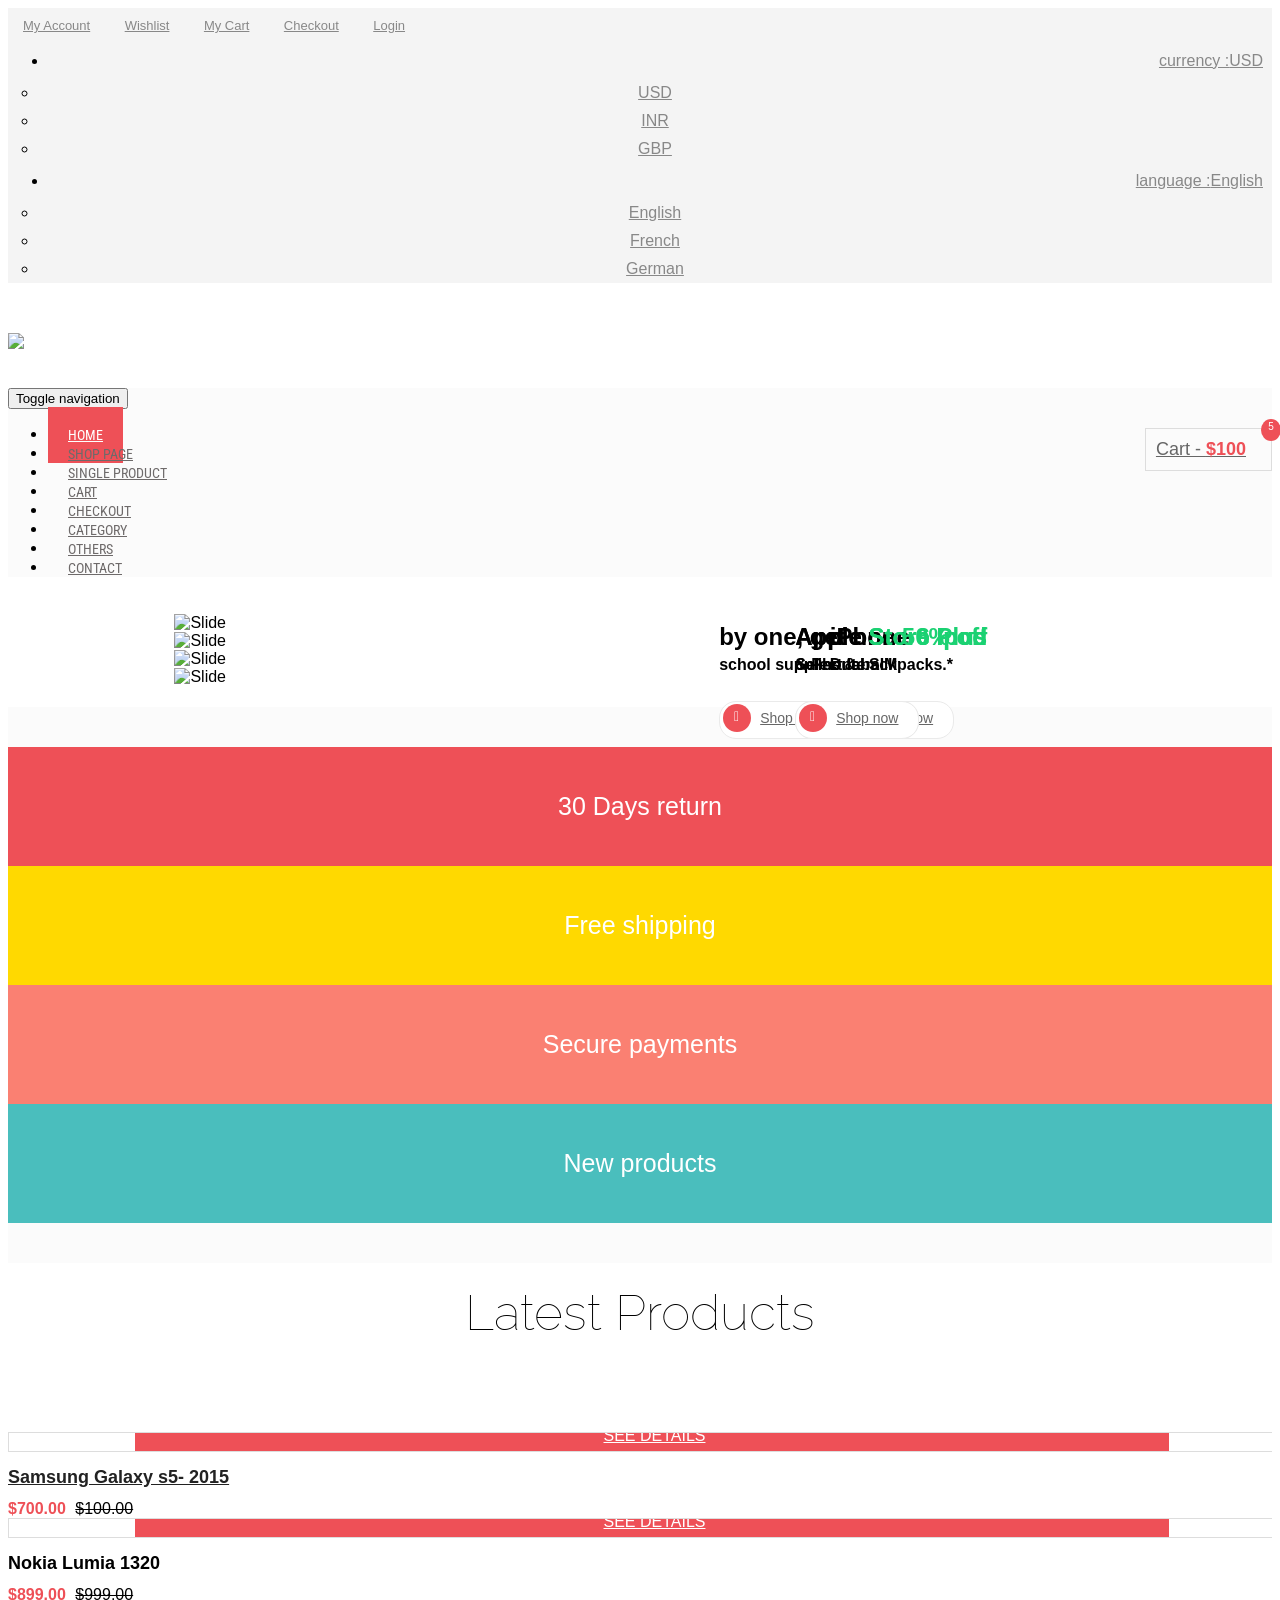
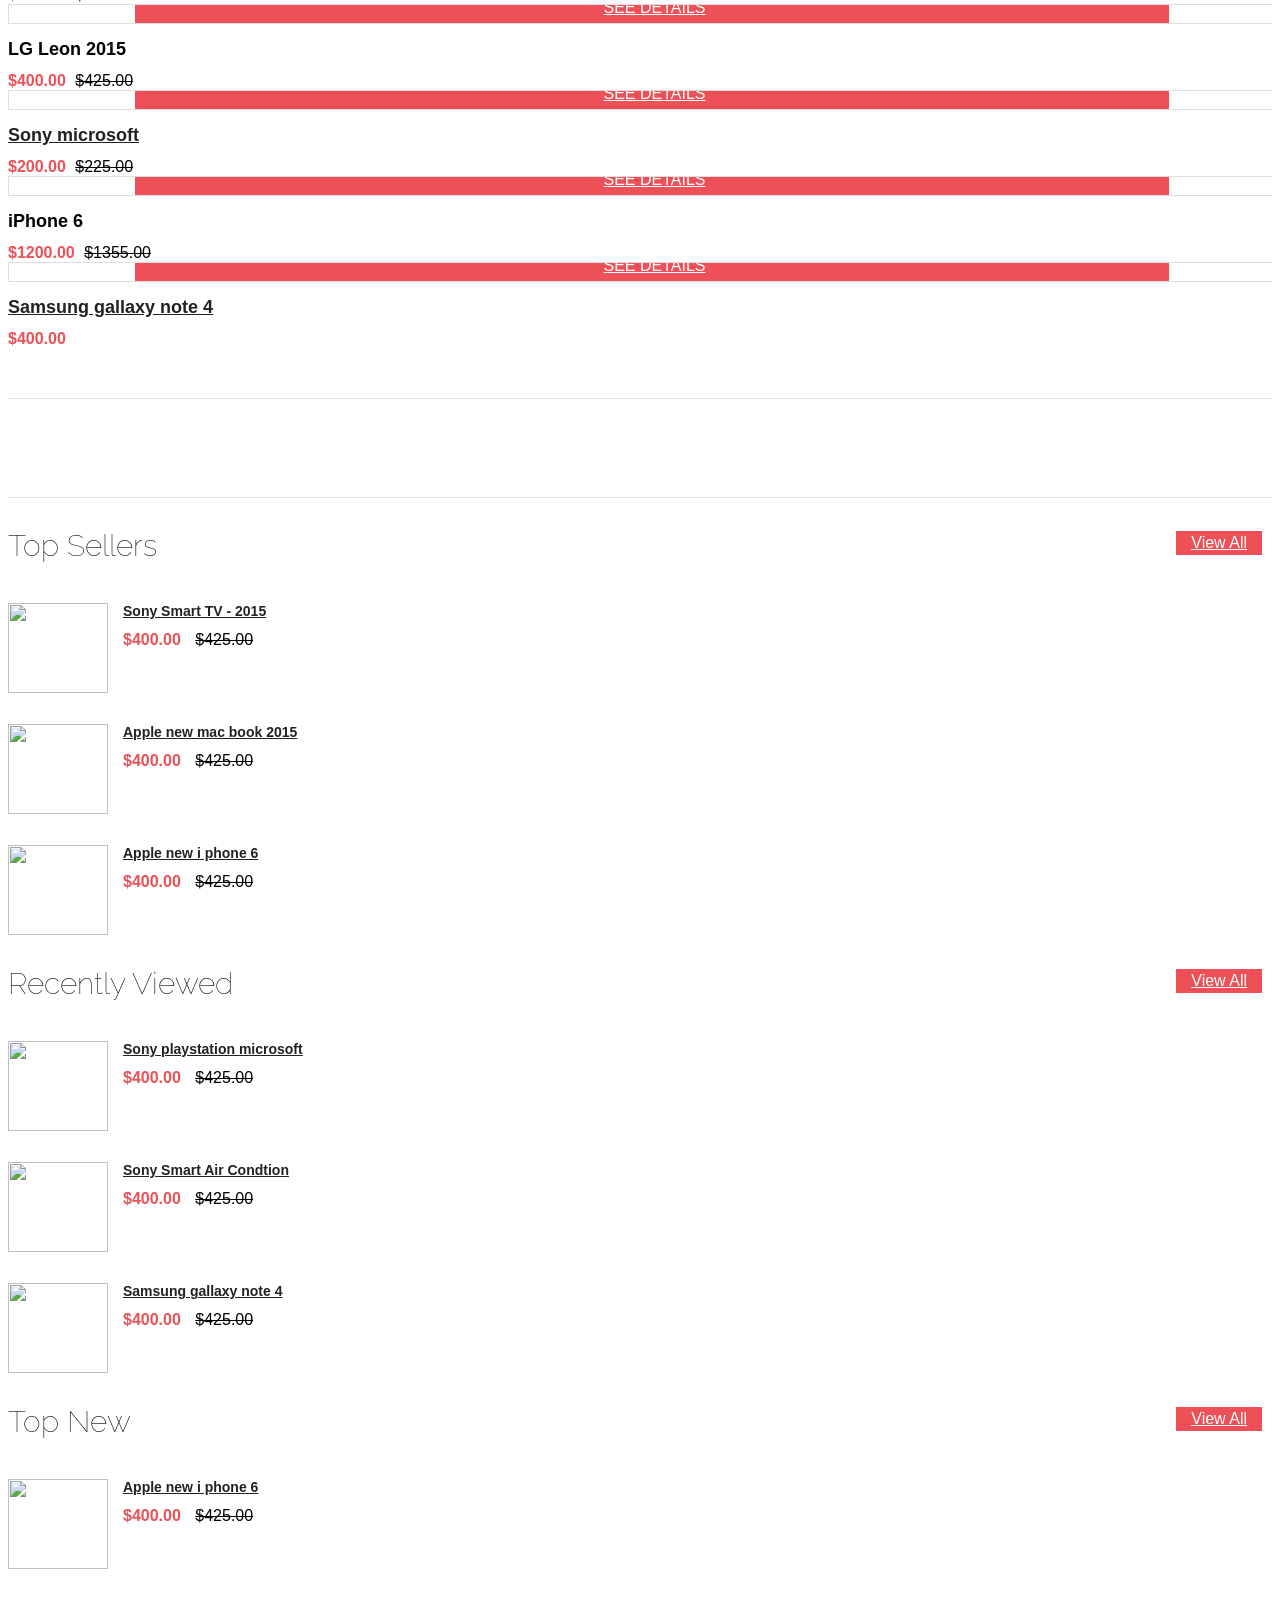
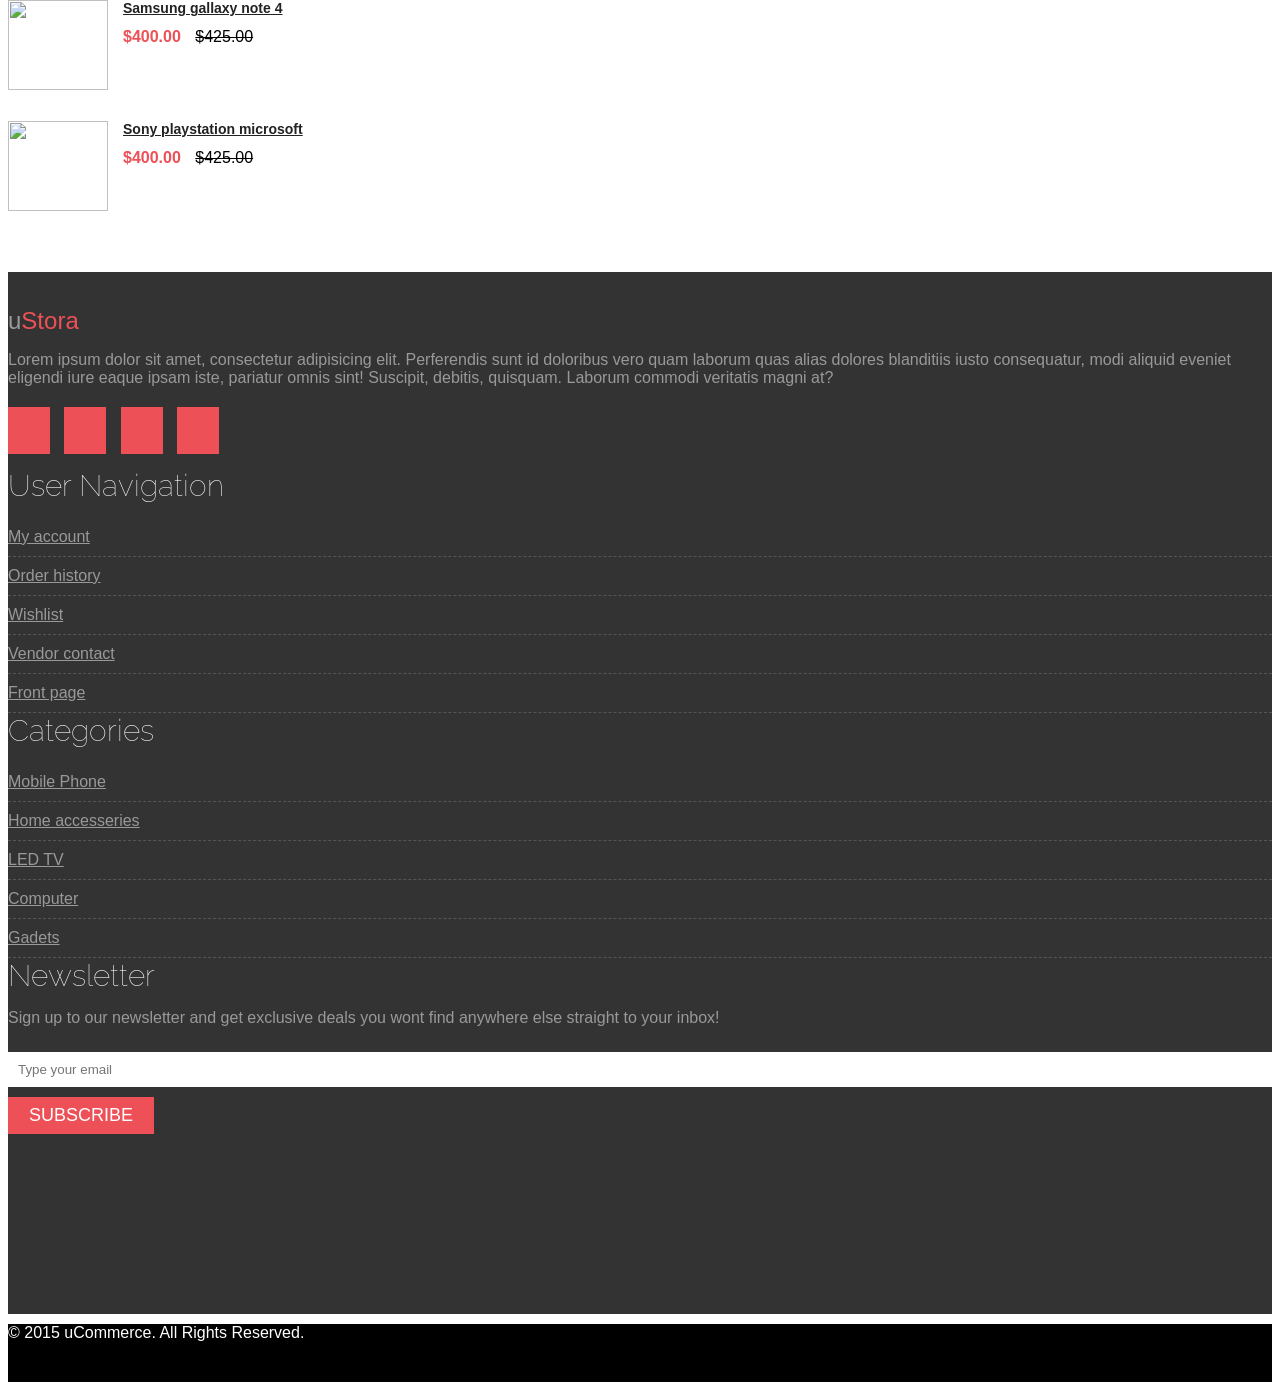
==== index.html @ 29b1d251 "Add files via upload" ====
<!DOCTYPE html>
<!--
	ustora by freshdesignweb.com
	Twitter: https://twitter.com/freshdesignweb
	URL: https://www.freshdesignweb.com/ustora/
-->
<html lang="en">
  <head>
    <meta charset="utf-8">
    <meta http-equiv="X-UA-Compatible" content="IE=edge">
    <meta name="viewport" content="width=device-width, initial-scale=1">
    <title>Ustora Demo</title>
    
    <!-- Google Fonts -->
    <link href='http://fonts.googleapis.com/css?family=Titillium+Web:400,200,300,700,600' rel='stylesheet' type='text/css'>
    <link href='http://fonts.googleapis.com/css?family=Roboto+Condensed:400,700,300' rel='stylesheet' type='text/css'>
    <link href='http://fonts.googleapis.com/css?family=Raleway:400,100' rel='stylesheet' type='text/css'>
    
    <!-- Bootstrap -->
    <link rel="stylesheet" href="css/bootstrap.min.css">
    
    <!-- Font Awesome -->
    <link rel="stylesheet" href="css/font-awesome.min.css">
    
    <!-- Custom CSS -->
    <link rel="stylesheet" href="css/owl.carousel.css">
    <link rel="stylesheet" href="style.css">
    <link rel="stylesheet" href="css/responsive.css">

    <!-- HTML5 shim and Respond.js for IE8 support of HTML5 elements and media queries -->
    <!-- WARNING: Respond.js doesn't work if you view the page via file:// -->
    <!--[if lt IE 9]>
      <script src="https://oss.maxcdn.com/html5shiv/3.7.2/html5shiv.min.js"></script>
      <script src="https://oss.maxcdn.com/respond/1.4.2/respond.min.js"></script>
    <![endif]-->
  </head>
  <body>
   
    <div class="header-area">
        <div class="container">
            <div class="row">
                <div class="col-md-8">
                    <div class="user-menu">
                        <ul>
                            <li><a href="#"><i class="fa fa-user"></i> My Account</a></li>
                            <li><a href="#"><i class="fa fa-heart"></i> Wishlist</a></li>
                            <li><a href="cart.html"><i class="fa fa-user"></i> My Cart</a></li>
                            <li><a href="checkout.html"><i class="fa fa-user"></i> Checkout</a></li>
                            <li><a href="#"><i class="fa fa-user"></i> Login</a></li>
                        </ul>
                    </div>
                </div>
                
                <div class="col-md-4">
                    <div class="header-right">
                        <ul class="list-unstyled list-inline">
                            <li class="dropdown dropdown-small">
                                <a data-toggle="dropdown" data-hover="dropdown" class="dropdown-toggle" href="#"><span class="key">currency :</span><span class="value">USD </span><b class="caret"></b></a>
                                <ul class="dropdown-menu">
                                    <li><a href="#">USD</a></li>
                                    <li><a href="#">INR</a></li>
                                    <li><a href="#">GBP</a></li>
                                </ul>
                            </li>

                            <li class="dropdown dropdown-small">
                                <a data-toggle="dropdown" data-hover="dropdown" class="dropdown-toggle" href="#"><span class="key">language :</span><span class="value">English </span><b class="caret"></b></a>
                                <ul class="dropdown-menu">
                                    <li><a href="#">English</a></li>
                                    <li><a href="#">French</a></li>
                                    <li><a href="#">German</a></li>
                                </ul>
                            </li>
                        </ul>
                    </div>
                </div>
            </div>
        </div>
    </div> <!-- End header area -->
    
    <div class="site-branding-area">
        <div class="container">
            <div class="row">
                <div class="col-sm-6">
                    <div class="logo">
                        <h1><a href="./"><img src="img/vertu.jpg"></a></h1>
                    </div>
                </div>
                
                <div class="col-sm-6">
                    <div class="shopping-item">
                        <a href="cart.html">Cart - <span class="cart-amunt">$100</span> <i class="fa fa-shopping-cart"></i> <span class="product-count">5</span></a>
                    </div>
                </div>
            </div>
        </div>
    </div> <!-- End site branding area -->
    
    <div class="mainmenu-area">
        <div class="container">
            <div class="row">
                <div class="navbar-header">
                    <button type="button" class="navbar-toggle" data-toggle="collapse" data-target=".navbar-collapse">
                        <span class="sr-only">Toggle navigation</span>
                        <span class="icon-bar"></span>
                        <span class="icon-bar"></span>
                        <span class="icon-bar"></span>
                    </button>
                </div> 
                <div class="navbar-collapse collapse">
                    <ul class="nav navbar-nav">
                        <li class="active"><a href="index.html">Home</a></li>
                        <li><a href="shop.html">Shop page</a></li>
                        <li><a href="single-product.html">Single product</a></li>
                        <li><a href="cart.html">Cart</a></li>
                        <li><a href="checkout.html">Checkout</a></li>
                        <li><a href="#">Category</a></li>
                        <li><a href="#">Others</a></li>
                        <li><a href="#">Contact</a></li>
                    </ul>
                </div>  
            </div>
        </div>
    </div> <!-- End mainmenu area -->
    
    <div class="slider-area">
        	<!-- Slider -->
			<div class="block-slider block-slider4">
				<ul class="" id="bxslider-home4">
					<li>
						<img src="img/h4-slide.png" alt="Slide">
						<div class="caption-group">
							<h2 class="caption title">
								iPhone <span class="primary">6 <strong>Plus</strong></span>
							</h2>
							<h4 class="caption subtitle">Dual SIM</h4>
							<a class="caption button-radius" href="#"><span class="icon"></span>Shop now</a>
						</div>
					</li>
					<li><img src="img/h4-slide2.png" alt="Slide">
						<div class="caption-group">
							<h2 class="caption title">
								by one, get one <span class="primary">50% <strong>off</strong></span>
							</h2>
							<h4 class="caption subtitle">school supplies & backpacks.*</h4>
							<a class="caption button-radius" href="#"><span class="icon"></span>Shop now</a>
						</div>
					</li>
					<li><img src="img/h4-slide3.png" alt="Slide">
						<div class="caption-group">
							<h2 class="caption title">
								Apple <span class="primary">Store <strong>Ipod</strong></span>
							</h2>
							<h4 class="caption subtitle">Select Item</h4>
							<a class="caption button-radius" href="#"><span class="icon"></span>Shop now</a>
						</div>
					</li>
					<li><img src="img/h4-slide4.png" alt="Slide">
						<div class="caption-group">
						  <h2 class="caption title">
								Apple <span class="primary">Store <strong>Ipod</strong></span>
							</h2>
							<h4 class="caption subtitle">& Phone</h4>
							<a class="caption button-radius" href="#"><span class="icon"></span>Shop now</a>
						</div>
					</li>
				</ul>
			</div>
			<!-- ./Slider -->
    </div> <!-- End slider area -->
    
    <div class="promo-area">
        <div class="zigzag-bottom"></div>
        <div class="container">
            <div class="row">
                <div class="col-md-3 col-sm-6">
                    <div class="single-promo promo1">
                        <i class="fa fa-refresh"></i>
                        <p>30 Days return</p>
                    </div>
                </div>
                <div class="col-md-3 col-sm-6">
                    <div class="single-promo promo2">
                        <i class="fa fa-truck"></i>
                        <p>Free shipping</p>
                    </div>
                </div>
                <div class="col-md-3 col-sm-6">
                    <div class="single-promo promo3">
                        <i class="fa fa-lock"></i>
                        <p>Secure payments</p>
                    </div>
                </div>
                <div class="col-md-3 col-sm-6">
                    <div class="single-promo promo4">
                        <i class="fa fa-gift"></i>
                        <p>New products</p>
                    </div>
                </div>
            </div>
        </div>
    </div> <!-- End promo area -->
    
    <div class="maincontent-area">
        <div class="zigzag-bottom"></div>
        <div class="container">
            <div class="row">
                <div class="col-md-12">
                    <div class="latest-product">
                        <h2 class="section-title">Latest Products</h2>
                        <div class="product-carousel">
                            <div class="single-product">
                                <div class="product-f-image">
                                    <img src="img/product-1.jpg" alt="">
                                    <div class="product-hover">
                                        <a href="#" class="add-to-cart-link"><i class="fa fa-shopping-cart"></i> Add to cart</a>
                                        <a href="single-product.html" class="view-details-link"><i class="fa fa-link"></i> See details</a>
                                    </div>
                                </div>
                                
                                <h2><a href="single-product.html">Samsung Galaxy s5- 2015</a></h2>
                                
                                <div class="product-carousel-price">
                                    <ins>$700.00</ins> <del>$100.00</del>
                                </div> 
                            </div>
                            <div class="single-product">
                                <div class="product-f-image">
                                    <img src="img/product-2.jpg" alt="">
                                    <div class="product-hover">
                                        <a href="#" class="add-to-cart-link"><i class="fa fa-shopping-cart"></i> Add to cart</a>
                                        <a href="single-product.html" class="view-details-link"><i class="fa fa-link"></i> See details</a>
                                    </div>
                                </div>
                                
                                <h2>Nokia Lumia 1320</h2>
                                <div class="product-carousel-price">
                                    <ins>$899.00</ins> <del>$999.00</del>
                                </div> 
                            </div>
                            <div class="single-product">
                                <div class="product-f-image">
                                    <img src="img/product-3.jpg" alt="">
                                    <div class="product-hover">
                                        <a href="#" class="add-to-cart-link"><i class="fa fa-shopping-cart"></i> Add to cart</a>
                                        <a href="single-product.html" class="view-details-link"><i class="fa fa-link"></i> See details</a>
                                    </div>
                                </div>
                                
                                <h2>LG Leon 2015</h2>

                                <div class="product-carousel-price">
                                    <ins>$400.00</ins> <del>$425.00</del>
                                </div>                                 
                            </div>
                            <div class="single-product">
                                <div class="product-f-image">
                                    <img src="img/product-4.jpg" alt="">
                                    <div class="product-hover">
                                        <a href="#" class="add-to-cart-link"><i class="fa fa-shopping-cart"></i> Add to cart</a>
                                        <a href="single-product.html" class="view-details-link"><i class="fa fa-link"></i> See details</a>
                                    </div>
                                </div>
                                
                                <h2><a href="single-product.html">Sony microsoft</a></h2>

                                <div class="product-carousel-price">
                                    <ins>$200.00</ins> <del>$225.00</del>
                                </div>                            
                            </div>
                            <div class="single-product">
                                <div class="product-f-image">
                                    <img src="img/product-5.jpg" alt="">
                                    <div class="product-hover">
                                        <a href="#" class="add-to-cart-link"><i class="fa fa-shopping-cart"></i> Add to cart</a>
                                        <a href="single-product.html" class="view-details-link"><i class="fa fa-link"></i> See details</a>
                                    </div>
                                </div>
                                
                                <h2>iPhone 6</h2>

                                <div class="product-carousel-price">
                                    <ins>$1200.00</ins> <del>$1355.00</del>
                                </div>                                 
                            </div>
                            <div class="single-product">
                                <div class="product-f-image">
                                    <img src="img/product-6.jpg" alt="">
                                    <div class="product-hover">
                                        <a href="#" class="add-to-cart-link"><i class="fa fa-shopping-cart"></i> Add to cart</a>
                                        <a href="single-product.html" class="view-details-link"><i class="fa fa-link"></i> See details</a>
                                    </div>
                                </div>
                                
                                <h2><a href="single-product.html">Samsung gallaxy note 4</a></h2>

                                <div class="product-carousel-price">
                                    <ins>$400.00</ins>
                                </div>                            
                            </div>
                        </div>
                    </div>
                </div>
            </div>
        </div>
    </div> <!-- End main content area -->
    
    <div class="brands-area">
        <div class="zigzag-bottom"></div>
        <div class="container">
            <div class="row">
                <div class="col-md-12">
                    <div class="brand-wrapper">
                        <div class="brand-list">
                            <img src="img/brand1.png" alt="">
                            <img src="img/brand2.png" alt="">
                            <img src="img/brand3.png" alt="">
                            <img src="img/brand4.png" alt="">
                            <img src="img/brand5.png" alt="">
                            <img src="img/brand6.png" alt="">
                            <img src="img/brand1.png" alt="">
                            <img src="img/brand2.png" alt="">                            
                        </div>
                    </div>
                </div>
            </div>
        </div>
    </div> <!-- End brands area -->
    
    <div class="product-widget-area">
        <div class="zigzag-bottom"></div>
        <div class="container">
            <div class="row">
                <div class="col-md-4">
                    <div class="single-product-widget">
                        <h2 class="product-wid-title">Top Sellers</h2>
                        <a href="" class="wid-view-more">View All</a>
                        <div class="single-wid-product">
                            <a href="single-product.html"><img src="img/product-thumb-1.jpg" alt="" class="product-thumb"></a>
                            <h2><a href="single-product.html">Sony Smart TV - 2015</a></h2>
                            <div class="product-wid-rating">
                                <i class="fa fa-star"></i>
                                <i class="fa fa-star"></i>
                                <i class="fa fa-star"></i>
                                <i class="fa fa-star"></i>
                                <i class="fa fa-star"></i>
                            </div>
                            <div class="product-wid-price">
                                <ins>$400.00</ins> <del>$425.00</del>
                            </div>                            
                        </div>
                        <div class="single-wid-product">
                            <a href="single-product.html"><img src="img/product-thumb-2.jpg" alt="" class="product-thumb"></a>
                            <h2><a href="single-product.html">Apple new mac book 2015</a></h2>
                            <div class="product-wid-rating">
                                <i class="fa fa-star"></i>
                                <i class="fa fa-star"></i>
                                <i class="fa fa-star"></i>
                                <i class="fa fa-star"></i>
                                <i class="fa fa-star"></i>
                            </div>
                            <div class="product-wid-price">
                                <ins>$400.00</ins> <del>$425.00</del>
                            </div>                            
                        </div>
                        <div class="single-wid-product">
                            <a href="single-product.html"><img src="img/product-thumb-3.jpg" alt="" class="product-thumb"></a>
                            <h2><a href="single-product.html">Apple new i phone 6</a></h2>
                            <div class="product-wid-rating">
                                <i class="fa fa-star"></i>
                                <i class="fa fa-star"></i>
                                <i class="fa fa-star"></i>
                                <i class="fa fa-star"></i>
                                <i class="fa fa-star"></i>
                            </div>
                            <div class="product-wid-price">
                                <ins>$400.00</ins> <del>$425.00</del>
                            </div>                            
                        </div>
                    </div>
                </div>
                <div class="col-md-4">
                    <div class="single-product-widget">
                        <h2 class="product-wid-title">Recently Viewed</h2>
                        <a href="#" class="wid-view-more">View All</a>
                        <div class="single-wid-product">
                            <a href="single-product.html"><img src="img/product-thumb-4.jpg" alt="" class="product-thumb"></a>
                            <h2><a href="single-product.html">Sony playstation microsoft</a></h2>
                            <div class="product-wid-rating">
                                <i class="fa fa-star"></i>
                                <i class="fa fa-star"></i>
                                <i class="fa fa-star"></i>
                                <i class="fa fa-star"></i>
                                <i class="fa fa-star"></i>
                            </div>
                            <div class="product-wid-price">
                                <ins>$400.00</ins> <del>$425.00</del>
                            </div>                            
                        </div>
                        <div class="single-wid-product">
                            <a href="single-product.html"><img src="img/product-thumb-1.jpg" alt="" class="product-thumb"></a>
                            <h2><a href="single-product.html">Sony Smart Air Condtion</a></h2>
                            <div class="product-wid-rating">
                                <i class="fa fa-star"></i>
                                <i class="fa fa-star"></i>
                                <i class="fa fa-star"></i>
                                <i class="fa fa-star"></i>
                                <i class="fa fa-star"></i>
                            </div>
                            <div class="product-wid-price">
                                <ins>$400.00</ins> <del>$425.00</del>
                            </div>                            
                        </div>
                        <div class="single-wid-product">
                            <a href="single-product.html"><img src="img/product-thumb-2.jpg" alt="" class="product-thumb"></a>
                            <h2><a href="single-product.html">Samsung gallaxy note 4</a></h2>
                            <div class="product-wid-rating">
                                <i class="fa fa-star"></i>
                                <i class="fa fa-star"></i>
                                <i class="fa fa-star"></i>
                                <i class="fa fa-star"></i>
                                <i class="fa fa-star"></i>
                            </div>
                            <div class="product-wid-price">
                                <ins>$400.00</ins> <del>$425.00</del>
                            </div>                            
                        </div>
                    </div>
                </div>
                <div class="col-md-4">
                    <div class="single-product-widget">
                        <h2 class="product-wid-title">Top New</h2>
                        <a href="#" class="wid-view-more">View All</a>
                        <div class="single-wid-product">
                            <a href="single-product.html"><img src="img/product-thumb-3.jpg" alt="" class="product-thumb"></a>
                            <h2><a href="single-product.html">Apple new i phone 6</a></h2>
                            <div class="product-wid-rating">
                                <i class="fa fa-star"></i>
                                <i class="fa fa-star"></i>
                                <i class="fa fa-star"></i>
                                <i class="fa fa-star"></i>
                                <i class="fa fa-star"></i>
                            </div>
                            <div class="product-wid-price">
                                <ins>$400.00</ins> <del>$425.00</del>
                            </div>                            
                        </div>
                        <div class="single-wid-product">
                            <a href="single-product.html"><img src="img/product-thumb-4.jpg" alt="" class="product-thumb"></a>
                            <h2><a href="single-product.html">Samsung gallaxy note 4</a></h2>
                            <div class="product-wid-rating">
                                <i class="fa fa-star"></i>
                                <i class="fa fa-star"></i>
                                <i class="fa fa-star"></i>
                                <i class="fa fa-star"></i>
                                <i class="fa fa-star"></i>
                            </div>
                            <div class="product-wid-price">
                                <ins>$400.00</ins> <del>$425.00</del>
                            </div>                            
                        </div>
                        <div class="single-wid-product">
                            <a href="single-product.html"><img src="img/product-thumb-1.jpg" alt="" class="product-thumb"></a>
                            <h2><a href="single-product.html">Sony playstation microsoft</a></h2>
                            <div class="product-wid-rating">
                                <i class="fa fa-star"></i>
                                <i class="fa fa-star"></i>
                                <i class="fa fa-star"></i>
                                <i class="fa fa-star"></i>
                                <i class="fa fa-star"></i>
                            </div>
                            <div class="product-wid-price">
                                <ins>$400.00</ins> <del>$425.00</del>
                            </div>                            
                        </div>
                    </div>
                </div>
            </div>
        </div>
    </div> <!-- End product widget area -->
    
    <div class="footer-top-area">
        <div class="zigzag-bottom"></div>
        <div class="container">
            <div class="row">
                <div class="col-md-3 col-sm-6">
                    <div class="footer-about-us">
                        <h2>u<span>Stora</span></h2>
                        <p>Lorem ipsum dolor sit amet, consectetur adipisicing elit. Perferendis sunt id doloribus vero quam laborum quas alias dolores blanditiis iusto consequatur, modi aliquid eveniet eligendi iure eaque ipsam iste, pariatur omnis sint! Suscipit, debitis, quisquam. Laborum commodi veritatis magni at?</p>
                        <div class="footer-social">
                            <a href="#" target="_blank"><i class="fa fa-facebook"></i></a>
                            <a href="#" target="_blank"><i class="fa fa-twitter"></i></a>
                            <a href="#" target="_blank"><i class="fa fa-youtube"></i></a>
                            <a href="#" target="_blank"><i class="fa fa-linkedin"></i></a>
                        </div>
                    </div>
                </div>
                
                <div class="col-md-3 col-sm-6">
                    <div class="footer-menu">
                        <h2 class="footer-wid-title">User Navigation </h2>
                        <ul>
                            <li><a href="#">My account</a></li>
                            <li><a href="#">Order history</a></li>
                            <li><a href="#">Wishlist</a></li>
                            <li><a href="#">Vendor contact</a></li>
                            <li><a href="#">Front page</a></li>
                        </ul>                        
                    </div>
                </div>
                
                <div class="col-md-3 col-sm-6">
                    <div class="footer-menu">
                        <h2 class="footer-wid-title">Categories</h2>
                        <ul>
                            <li><a href="#">Mobile Phone</a></li>
                            <li><a href="#">Home accesseries</a></li>
                            <li><a href="#">LED TV</a></li>
                            <li><a href="#">Computer</a></li>
                            <li><a href="#">Gadets</a></li>
                        </ul>                        
                    </div>
                </div>
                
                <div class="col-md-3 col-sm-6">
                    <div class="footer-newsletter">
                        <h2 class="footer-wid-title">Newsletter</h2>
                        <p>Sign up to our newsletter and get exclusive deals you wont find anywhere else straight to your inbox!</p>
                        <div class="newsletter-form">
                            <form action="#">
                                <input type="email" placeholder="Type your email">
                                <input type="submit" value="Subscribe">
                            </form>
                        </div>
                    </div>
                </div>
            </div>
        </div>
    </div> <!-- End footer top area -->
    
    <div class="footer-bottom-area">
        <div class="container">
            <div class="row">
                <div class="col-md-8">
                    <div class="copyright">
                        <p>&copy; 2015 uCommerce. All Rights Reserved. </p>
                    </div>
                </div>
                
                <div class="col-md-4">
                    <div class="footer-card-icon">
                        <i class="fa fa-cc-discover"></i>
                        <i class="fa fa-cc-mastercard"></i>
                        <i class="fa fa-cc-paypal"></i>
                        <i class="fa fa-cc-visa"></i>
                    </div>
                </div>
            </div>
        </div>
    </div> <!-- End footer bottom area -->
   
    <!-- Latest jQuery form server -->
    <script src="https://code.jquery.com/jquery.min.js"></script>
    
    <!-- Bootstrap JS form CDN -->
    <script src="http://maxcdn.bootstrapcdn.com/bootstrap/3.2.0/js/bootstrap.min.js"></script>
    
    <!-- jQuery sticky menu -->
    <script src="js/owl.carousel.min.js"></script>
    <script src="js/jquery.sticky.js"></script>
    
    <!-- jQuery easing -->
    <script src="js/jquery.easing.1.3.min.js"></script>
    
    <!-- Main Script -->
    <script src="js/main.js"></script>
    
    <!-- Slider -->
    <script type="text/javascript" src="js/bxslider.min.js"></script>
	<script type="text/javascript" src="js/script.slider.js"></script>
  </body>
</html>
---- style.css ----
.floatleft { float: left }
.floatright { float: right }
.alignleft {
    float: left;
    margin-right: 15px;
}
.alignright {
    float: right;
    margin-left: 15px;
}
.aligncenter {
    display: block;
    margin: 0 auto 15px;
}
a:focus { outline: 0px solid }
img {
    max-width: 100%;
    height: auto;
}
.fix { overflow: hidden }
h1,
h2,
h3,
h4,
h5,
h6 {
    margin: 0 0 15px;
}
body { font-family:Arial, Helvetica, sans-serif; }



.header-area {
    background: none repeat scroll 0 0 #f4f4f4;
}
.header-area a {
    color: #888;
}
.user-menu ul {
    list-style: outside none none;
    margin: 0;
    padding: 0;
}
.user-menu li {
    display: inline-block;
}
.user-menu li a {
    display: block;
    font-size: 13px;
    margin-right: 5px;
    padding: 10px;
}
.user-menu li a i.fa {
    margin-right: 5px;
}
.header-right ul.list-inline {
    margin: 0;
    text-align: right;
}
.header-right ul.list-inline li a {
    display: block;
    padding: 9px;
}
.header-right ul.list-inline li ul a {
    padding: 5px 15px;
}
.header-right ul.list-inline li ul {
    border: medium none;
    border-radius: 0;
    left: 50%;
    margin-left: -50px;
    min-width: 100px;
    text-align: center;
}

.mainmenu-area {background: none repeat scroll 0 0 #fbfbfb;
font-family: "Roboto Condensed",sans-serif;
text-transform: uppercase;
width: 100%;
z-index: 999;}



.logo h1 {
    font-size: 40px;
    margin: 30px 0;font-weight: 400;
}
.logo h1 a {
    color: #999;
}
.logo h1 a:hover {text-decoration: none;opacity: .7}
.logo h1 a span {
    color: #ee5057;
}
.shopping-item {
    border: 1px solid #ddd;
    float: right;
    font-size: 18px;
    margin-top: 40px;
    padding: 10px;
    position: relative;
}
.shopping-item a {
    color: #666;
}
.cart-amunt {
    color: #ee5057;
    font-weight: 700;
}
.logo{
  width: 30%;
}
.product-count {
    background: none repeat scroll 0 0 #ee5057;
    border-radius: 50%;
    color: #fff;
    display: inline-block;
    font-size: 10px;
    height: 20px;
    padding-top: 2px;
    position: absolute;
    right: -10px;
    text-align: center;
    top: -10px;
    width: 20px;
}
.shopping-item i.fa {
    margin-left: 15px;
}


.shopping-item:hover {
    background: none repeat scroll 0 0 #ee5057;
    border-color: #ee5057;
}
.shopping-item:hover a {
    color: #fff;text-decoration: none
}
.shopping-item:hover .cart-amunt {
    color: #fff;
}
.shopping-item:hover .product-count {
    background: none repeat scroll 0 0 #000;
}


.mainmenu-area ul.navbar-nav li a {
    color: #6e6a6a;
    font-size: 14px;
    padding: 20px;
}

.mainmenu-area ul.navbar-nav li:hover a, .mainmenu-area ul.navbar-nav li.active a {background: #ee5057; color:#FFF;}
.mainmenu-area .nav > li > a:focus {color: #FFF;}

.slider-area { width:80%; position:relative; margin:0 auto; padding:5px;}
/*-------------------------
[9. Block slider]
---------------------------*/
.block-slider{
	border:none;
	width: 100%;
}
.block-slider ul li{
	list-style: none;
}
.block-slider .bx-pager{
	display: none;
}
.block-slider .bx-prev,
.block-slider .bx-next{
	width: 32px;
	height: 32px;
	border: 1px solid #eaeaea;
	text-align: center;
	display: block;
	border-radius: 50%;
	font-size: 30px;
	position: absolute;
	top: 50%;
	-ms-transform: translateY(-50%);
	-webkit-transform: translateY(-50%);
	transform: translateY(-50%);
	line-height: 29px;
	-moz-transition: all 0.45s ease;
	-webkit-transition: all 0.45s ease;
	-o-transition: all 0.45s ease;
	-ms-transition: all 0.45s ease;
	transition: all 0.45s ease;
}
.block-slider img{
	width: 100%;
	height: auto;
}
.block-slider .bx-prev{
	left: 0px;
	padding-right: 3px;
}
.block-slider .bx-next{
	right: 0px;
	padding-left: 3px;
}
.block-slider:hover .bx-prev{
	left: 10px;
}
.block-slider:hover .bx-next{
	right: 10px;
}
.block-slider .bx-prev:hover,
.block-slider .bx-next:hover{
	background: #ee5057;
	color: #fff;
	border-color: #ee5057;
}

/*------------------
[4. Slidershow]
------------------*/

.block-slider .bx-pager{
	display: block;
    text-align: center;
}
.block-slider .bx-pager-item{
	width: 15px;
	height: 15px;
	background: #fff;
	font-size: 0;
	display: inline-block;
	border-radius: 50%;
	margin: 0 3px;
}
.block-slider .bx-pager-item a{
	width: 100%;
	height: 100%;
	background: #999;
	display: block;
	border-radius: 50%;
}
.block-slider .bx-pager-item a.active{
	background: #1bd172;
}
.block-slider .caption-group{
	position: absolute;
    top: 26%;
    right: 16%;
}
.block-slider .caption-group .title{
	margin: 0;
}
.block-slider .caption-group .subtitle{
	margin: 0;
	margin-top: 5px;
}
.block-slider .caption-group .button-radius{
	margin-top: 27px;
}
.block-slider .caption-group .primary{
	color: #1bd172;
}
.block-slider .caption-group .caption{

}

/*----------------------
[10. Block top seller ]
------------------------*/
.button-radius{
  position: relative;
  border: 1px solid #eaeaea;
  padding: 1px;
  min-height: 34px;
  background: #fff;
  display: inline-block;
  width: auto;
  line-height: 30px;
  padding-left: 40px;
  padding-right: 20px;
  margin: 0;
  color: #666666;
  -webkit-border-radius: 17px;
  -moz-border-radius: 17px;
  border-radius: 17px;
  -webkit-transition: all 1s ease;
  -moz-transition: all 1s ease;
  -o-transition: all 1s ease;
  -ms-transition: all 1s ease;
  transition: all 1s ease;
  margin-top: 10px;
  font-size: 14px;
}
.button-radius .icon{
  -webkit-transition: all 1s ease-out;
  -moz-transition: all 1s ease-out;
  -o-transition: all 1s ease-out;
  -ms-transition: all 1s ease-out;
  transition: all 1s ease-out;
  position: absolute;
  left: 2%;
  top: 2px;
  overflow: hidden;
}

.button-radius .icon:before{
  font-family: 'FontAwesome';
  content: "\f105";
  font-size: 14px;
  color: #fff;
  width: 28px;
  height: 28px;
  background-color: #ee5057;
  border-radius: 90%;
  text-align: center;
  line-height: 26px;
  float: left;
  -webkit-transition: all 1s ease-out;
  -moz-transition: all 1s ease-out;
  -o-transition: all 1s ease-out;
  -ms-transition: all 1s ease-out;
  transition: all 1s ease-out;
}

.button-radius.white{
  border-color: #fff;
  color: #fff;
  background: transparent;
}
.button-radius.white .icon:before{
  background: #fff;
  color: #333;
}

.button-radius:hover .icon{
  left: 100%;
  margin-left: -30px;
}
.button-radius:hover{
  padding-left: 20px;
  padding-right: 40px;
}

.promo-area {
  background:#fbfbfb;
  color: #fff;
  padding: 40px 0 40px;
}

.brands-area {
  border-top:1px solid #e5e5e5;
  border-bottom:1px solid #e5e5e5;
  color: #fff;
  padding: 20px 0 20px;
}

.promo-area .zigzag-bottom, .brands-area .zigzag-bottom{background: #f4f4f4}
.single-promo {
    font-size: 25px;
    font-weight: 200;
    padding: 20px 10px;
    text-align: center;
}
.single-promo i {
  font-size: 50px;
}

.single-promo:hover {color: #fff;background: #222;}
.promo1 { background:#ee5057;}
.promo2 { background:#ffd900;}
.promo3 { background:#fa8072;}
.promo4 { background:#4abebd;}
.section-title {
  font-family: "Raleway",sans-serif;
  font-size: 50px;
  font-weight: 100;
  margin-bottom: 50px;
  text-align: center;
}


.product-f-image {
    position: relative;
}
.product-hover {
    height: 100%;
    left: 0;
    position: absolute;
    top: 0;
    width: 100%;overflow: hidden;border: 1px solid #ddd;
}
.product-hover:after {
  background: none repeat scroll 0 0 #000;
  content: "";
  height: 100%;
  left: -100%;
  opacity: 0.6;
  position: absolute;
  top: 0;
  width: 100%;transition: .4s;
}
.product-hover a {
    background: none repeat scroll 0 0 #ee5057;
    border-radius: 5px;
    color: #fff;
    display: block;
    font-size: 16px;
    left: 10%;
    margin: 0;
    padding: 10px;
    position: absolute;
    text-align: center;
    text-transform: uppercase;
    border: 1px solid #ee5057;
    width: 80%;z-index: 99;transition: .4s;
}
.product-hover a:hover {
  background: #000;
  text-decoration: none;border-color: #444;
}
.product-carousel-price ins {
  color: #ee5057;
  font-weight: 700;
  margin-right: 5px;
  text-decoration: none;
}
.product-hover a i.fa {
    margin-right: 5px;
}
.product-hover a.add-to-cart-link {top: -25%;}
.product-hover a.view-details-link { bottom: -25%;}
.single-product h2 {
    font-size: 18px;
    line-height: 25px;
    margin-bottom: 10px;
    margin-top: 15px;
}


.single-product h2 a {
    color: #222;
}
.single-product p {
    color: #ee5057;
    font-weight: 700;
}

.single-product {
  overflow: hidden;
}
.single-product:hover {}
.single-product:hover .product-hover a.add-to-cart-link {top: 32%;}
.single-product:hover .product-hover a.view-details-link {bottom: 32%;}
.single-product:hover .product-hover:after{left: 0}


.product-carousel {
  padding-top: 40px;
}
.latest-product .owl-nav {
  position: absolute;
  right: 0;
  top: 0;
}

.latest-product .owl-nav div, .related-products-wrapper .owl-nav div {
  background:#fa8072;
  color:#FFF;
  display: inline-block;
  margin-left: 15px;
  padding: 1px 10px;
}
.latest-product .owl-nav div:hover, .brand-wrapper .owl-nav div:hover, .related-products-wrapper .owl-nav div:hover {color: #FFF; background:#f95f5f;}
.brand-list {padding-top: 40px;}
.brand-list .owl-nav {
  position: absolute;
  right: 0;
  top: 0;
}
.brand-wrapper .owl-nav div {
  border: 1px solid #fff;
  color: #fff;
  display: inline-block;
  margin-left: 15px;
  padding: 1px 10px;
}

.brand-wrapper .owl-nav div {
  background:#fa8072;
  color:#FFF;
  display: inline-block;
  margin-left: 15px;
  padding: 1px 10px;
}

.maincontent-area {padding-bottom: 50px; padding-top:20px;}

.product-wid-title {
  font-family: raleway;
  font-size: 30px;
  font-weight: 100;
  margin-bottom: 40px;
}


.single-wid-product {
    margin-bottom: 31px;
    overflow: hidden;
}
.product-thumb {
    float: left;
    height: 90px;
    margin-right: 15px;
    width: 100px;
}
.single-wid-product h2 {
    font-size: 14px;
    margin-bottom: 12px;
}
.product-wid-rating {
    color: #ffc808;
    margin-bottom: 10px;
}
.product-wid-price ins {
    color: #ee5057;
    font-weight: 700;
    margin-right: 10px;
    text-decoration: none;
}
.single-wid-product h2 a {
    color: #222;
}
.single-wid-product h2 a:hover, .single-product h2 a:hover {
    color: #ee5057;
}
.wid-view-more {
    background: none repeat scroll 0 0 #ee5057;
    color: #fff;
    padding: 3px 15px;
    position: absolute;
    right: 10px;
    top: 3px;
}
.wid-view-more:hover {color: #fff;background-color: #222;text-decoration: none}
.single-product-widget {
    position: relative;
}
.product-widget-area {
  padding-bottom: 30px;
  padding-top: 30px;
}
.product-widget-area .zigzag-bottom{background: #f4f4f4;}
.footer-top-area .zigzag-bottom{background: #f4f4f4}
.footer-top-area {background: none repeat scroll 0 0 #333;
color: #999;
padding: 35px 0 180px;}


.footer-bottom-area {background: #000;color: #fff}
.footer-about-us span {
  color: #ee5057;
}
.footer-wid-title {
  font-family: raleway;
  font-size: 30px;
  font-weight: 100;color: #fff
}

.footer-about-us h2 {
  font-weight: 200;
}
.footer-menu ul {
    list-style: outside none none;
    margin: 0;
    padding: 0;
}
.footer-menu ul li {
    border-bottom: 1px dashed #555;
    padding: 5px 0;
}
.footer-menu a {
    display: block;
    padding: 5px 0;color: #999
}


.footer-social a {
  background: none repeat scroll 0 0 #ee5057;
  color: #fff;
  display: inline-block;
  font-size: 20px;
  height: 40px;
  margin-bottom: 10px;
  margin-right: 10px;
  padding-top: 5px;
  text-align: center;
  width: 40px;border: 1px solid #ee5057;
}

.footer-social a:hover {background-color: #222;border-color: #666}

.footer-social {margin-top: 20px}


.newsletter-form input[type="email"] {
    background: none repeat scroll 0 0 #fff;
    border: medium none;
    margin-bottom: 10px;
    padding: 10px;
    width: 100%;
}
.newsletter-form input[type="submit"] {
    background: none repeat scroll 0 0 #ee5057;
    border: medium none;
    color: #fff;
    display: inline-block;
    font-size: 18px;
    padding: 7px 20px;
    text-transform: uppercase;border: 1px solid #ee5057;
}
.newsletter-form input[type="submit"]:hover {background: #222;border-color: #666}
.newsletter-form {
    margin-top: 25px;
}
a {color: #ee5057}
a:hover, a:focus {color: #17a78b}
.footer-bottom-area {
  background: none repeat scroll 0 0 #000;
  color: #fff;
  padding-bottom: 40px;
}


.slide-bulletz {
    bottom: 30px;
    left: 0;
    position: absolute;
    text-align: center;
    width: 100%;
    z-index: 99;
}
ol.slide-indicators {
left: inherit;
list-style: outside none none;
margin: 0;
padding: 0;
position: relative;
width: 100%;
}
ol.slide-indicators li {
background: none repeat scroll 0 0 #222;
border: medium none;
border-radius: 0;
cursor: pointer;
display: inline-block;
height: 10px;
margin: 0 0 0 5px;
width: 10px;
}
ol.slide-indicators li.active {
background: none repeat scroll 0 0 #fff;
height: 10px;
margin: 0 0 0 5px;
width: 10px;
}


.carousel.carousel-fade .item { transition: opacity 1s ease-in-out }
.carousel.carousel-fade .active.left,
.carousel.carousel-fade .active.right {
    left: 0;
    z-index: 2;
    opacity: 0;
    filter: alpha(opacity=0);
}

.footer-card-icon {
  font-size: 30px;
  text-align: right;
}

.copyright > p {
  margin: 10px 0 0;
}

.product-big-title-area {background: url(img/crossword.png) repeat scroll 0 0 #ee5057}

.product-bit-title h2 {
  font-family: raleway;
  font-size: 50px;
  font-weight: 200;
  margin: 0;
  padding: 50px 0;color: #fff;
}

.single-product-area .zigzag-bottom {background-color: #f4f4f4}

.single-product-area {
  padding: 80px 0 130px;
}





.sidebar-title {
    color: #fead53;
    font-size: 25px;
    margin-bottom: 30px;
    text-transform: uppercase;
}
.single-sidebar {
    margin-bottom: 50px;
}
input[type="text"], input[type="password"], input[type="email"], textarea {
    border: 1px solid #ddd;
    padding: 10px;
}
input[type="submit"], button[type=submit] {
    background: none repeat scroll 0 0 #ee5057;
    border: medium none;
    color: #fff;
    padding: 11px 20px;
    text-transform: uppercase;
}
input[type="submit"]:hover, button[type=submit]:hover {background-color: #222}
.single-sidebar input[type="text"] {
    margin-bottom: 10px;
    width: 100%;
}
.thubmnail-recent {
    margin-bottom: 30px;
    overflow: hidden;
}
.recent-thumb {
    float: left;
    height: auto;
    margin-right: 15px;
    width: 63px;
}
.thubmnail-recent > h2 {
    font-size: 20px;
    margin-bottom: 10px;
}
.thubmnail-recent > h2 a {
    color: #222;
}
.product-sidebar-price > ins {
    color: #ee5057;
    font-weight: 700;
    margin-right: 10px;
    text-decoration: none;
}
.single-sidebar > ul {
    list-style: outside none none;
    margin: 0;
    padding: 0;
}
.single-sidebar li {
    border-bottom: 1px solid #f1f1f1;
    padding: 10px 0;
}
.single-sidebar a {
    display: block;
}
.product-breadcroumb {
    margin-bottom: 20px;
}
.product-breadcroumb > a {
    margin-right: 31px;
    position: relative;
}
.product-breadcroumb > a::before {
    content: "/";
    position: absolute;
    right: -20px;
    top: 2px;
}
.product-breadcroumb > a:last-child::before {
    display: none;
}
.product-main-img {
    margin-bottom: 20px;
}
.product-gallery {
    margin-bottom: 25px;
    margin-left: -15px;
    overflow: hidden;
}
.product-gallery img {
    height: auto;
    margin-left: 15px;
    width: 76px;
}
.product-name {
    font-size: 25px;
    margin-bottom: 20px;
}
.product-inner-price {
    margin-bottom: 25px;
}
.product-inner-price > ins {
    color: #ee5057;
    font-weight: 700;
    margin-right: 10px;
    text-decoration: none;
}
.quantity {
    float: left;
    margin-right: 15px;
}
.quantity input[type="number"] {
    border: 1px solid #ee5057;
    padding: 5px;
    width: 50px;
}
.add_to_cart_button {
    background: none repeat scroll 0 0 #ee5057;
    border: medium none;
    color: #fff;
    padding: 6px 25px;display: inline-block
}
.add_to_cart_button:hover {background-color: #222;color: #fff;text-decoration: none}
form.cart {
    margin-bottom: 25px;
}
.product-inner-category {
    margin-bottom: 30px;
}
.product-tab {
    border-bottom: 1px solid #ddd;
    list-style: outside none none;
    margin: 0 0 30px;
    padding: 0;
    text-align: center;
}
.product-tab li {
    display: inline-block;
}
.product-tab li.active {
    background: none repeat scroll 0 0 #ee5057;
}
.product-tab li.active a {
    color: #fff;
}
.product-tab li a {
    color: #222;
    display: block;
    font-size: 16px;
    padding: 10px 30px;
}
.product-tab li a:hover {
    text-decoration: none;
}
.product-tab li a:focus {
    text-decoration: none;
}
.tab-content h2 {
    font-size: 20px;
}
.tab-content {
    margin-bottom: 30px;
}
.submit-review label {
    display: block;
}
.submit-review input[type="text"], .submit-review input[type="email"], .submit-review textarea {
    margin-bottom: 20px;
    width: 100%;
}
.rating-chooser {
    margin-bottom: 30px;
}
.rating-chooser p {
    font-weight: 700;
}
.rating-wrap-post {
    font-size: 20px;
}

.submit-review textarea {
    height: 105px;
}

.related-products-wrapper {
  margin-top: 30px;
}
.related-products-title {color: #feae52;
font-size: 25px;
margin-bottom: 30px;
text-transform: uppercase;}

.related-products-wrapper .owl-nav {
  position: absolute;
  right: 0;
  top: -56px;
}



table.shop_table {
    border-bottom: 1px solid #ddd;
    border-right: 1px solid #ddd;
    margin-bottom: 50px;
    width: 100%;
}
table.shop_table th, table.shop_table td {
    border-left: 1px solid #ddd;
    border-top: 1px solid #ddd;
    padding: 15px;
    text-align: center;
}
table.shop_table th {
    background: none repeat scroll 0 0 #f4f4f4;
    font-size: 15px;
    text-transform: uppercase;
}
td.product-thumbnail img {
    height: auto;
    width: 70px;
}
td.product-name {
    font-size: 18px;
}
div.quantity input.plus, div.quantity input.minus {
    background: none repeat scroll 0 0 #ee5057;
    border: medium none;
    color: #fff;
    height: 25px;
    line-height: 15px;
    width: 25px;
}
td.product-quantity div.quantity {
    float: none;
    margin: 0;
}
td.actions div.coupon {
    float: left;
}
.cart-collaterals {
    overflow: hidden;
}
.cross-sells {
    float: left;
    margin-right: 3%;
    width: 57%;
}
.cart_totals {
    float: right;
    margin-bottom: 50px;
    width: 40%;
}
.cart-collaterals h2 {
    color: #ee5057;
    font-size: 25px;
    margin-bottom: 25px;
    text-transform: uppercase;
}
div.cart-collaterals ul.products {
    list-style: outside none none;
    margin: 0 0 0 -30px;
    padding: 0;
}
div.cart-collaterals ul.products li.product {
    float: left;
    margin-left: 30px;
    position: relative;
    width: 198px;
}
.cart_totals table {
    border-bottom: 1px solid #ddd;
    border-right: 1px solid #ddd;
    width: 100%;
}
.cart_totals table th, .cart_totals table td {
    border-left: 1px solid #ddd;
    border-top: 1px solid #ddd;
    padding: 10px;
}
.cart_totals table th {
    background: none repeat scroll 0 0 #f4f4f4;
}
.onsale {
}
div.cart-collaterals ul.products li.product .onsale {
    background: none repeat scroll 0 0 #ee5057;
    color: #fff;
    padding: 5px 10px;
    position: absolute;
    right: 0;
}
div.cart-collaterals ul.products li.product h3 {
    color: #333;
    font-size: 20px;
    margin-top: 15px;
}
div.cart-collaterals ul.products li.product .price {
    color: #333;
    display: block;
    margin-bottom: 10px;
    overflow: hidden;
}
.price > ins {
}
div.cart-collaterals ul.products li.product .price ins {
    color: #ee5057;
    font-weight: 700;
    margin-left: 10px;
    text-decoration: none;
}



.woocommerce-info {
    background: none repeat scroll 0 0 #f4f4f4;
    font-size: 18px;
    margin-bottom: 20px;
    padding: 15px;
}
.col2-set {
    margin-left: -30px;
    overflow: hidden;
}
.col-1, .col-2 {
    float: left;
    margin-left: 30px;
    width: 360px;
}
#customer_details label {
    display: block;
    margin: 0 0 5px;
}
#customer_details input[type="text"], #customer_details textarea, .shipping_calculator input[type=text] {
    margin-bottom: 10px;
    width: 100%;
}
#customer_details h3 {
    color: #ee5057;
    font-size: 20px;
    text-transform: uppercase;
}
.create-account {
    background: none repeat scroll 0 0 #f4f4f4;
    margin-bottom: 50px;
    padding: 15px;
}
#order_review_heading {
    color: #ee5057;
    font-size: 20px;
    text-transform: uppercase;
}
#payment ul.payment_methods {
    list-style: outside none none;
    margin: 0 0 30px;
    padding: 0;
}
#payment ul.payment_methods li {
    margin-bottom: 15px;
}
a.about_paypal {
    font-size: 12px;
    margin-left: 15px;
}


#customer_details select, .shipping_calculator select {
  border: 1px solid #ddd;
  margin-bottom: 15px;
  padding: 10px;
  width: 100%;
}


table.shop_table td.product-remove a {
  display: inline-block;
  padding: 0 5px 2px;
  text-transform: uppercase;
}


table.shop_table td.product-remove a:hover {color: #fff;background: red;text-decoration: none}
table.shop_table td.product-name a{color: #222;}
table.shop_table td.product-name a:hover {color: #ee5057;text-decoration: none}
div.quantity input.plus:hover, div.quantity input.minus:hover {background-color: #222}
div.cart-collaterals ul.products li.product a:hover h3 {color: #ee5057}
div.cart-collaterals ul.products li.product a:hover {text-decoration: none}

div.cart-collaterals ul.products li.product:hover .add_to_cart_button{background-color: #222}


.cart-collaterals .shipping_calculator {
  float: right;
  width: 40%;
}


#login-form-wrap, #coupon-collapse-wrap {
    background: none repeat scroll 0 0 #f4f4f4;
    margin-bottom: 30px;
    padding: 25px;
}
#login-form-wrap label {
    display: block;
    margin-bottom: 5px;
}
#login-form-wrap input[type="text"], #login-form-wrap input[type="password"] {
    margin-bottom: 10px;
    width: 250px;
}
#login-form-wrap input[type="submit"] {
    margin-bottom: 15px;
}



.single-shop-product h2 {
    font-size: 20px;
    margin: 10px 0;
}
.product-option-shop {
    margin-top: 15px;
}

.single-shop-product {margin-bottom: 50px}

.pagination > li > a, .pagination > li > span {
  color: #ee5057;
}
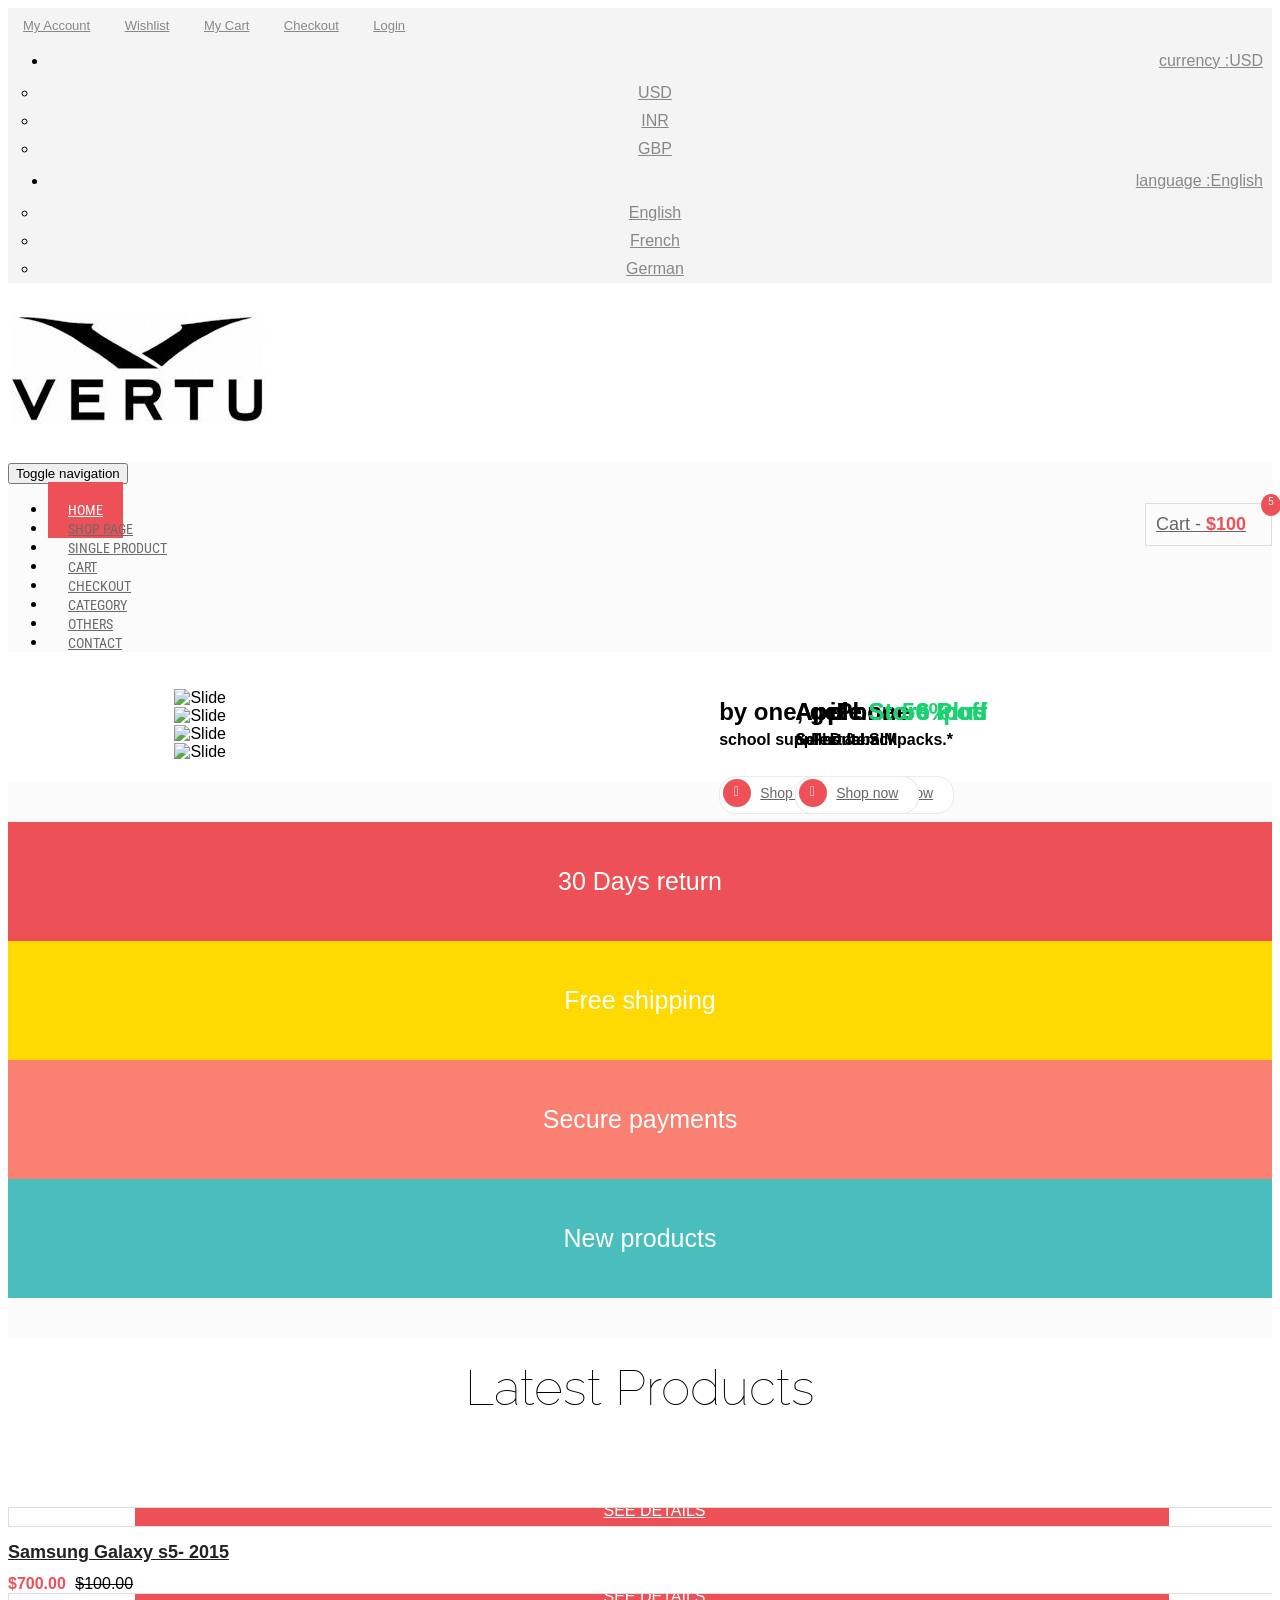
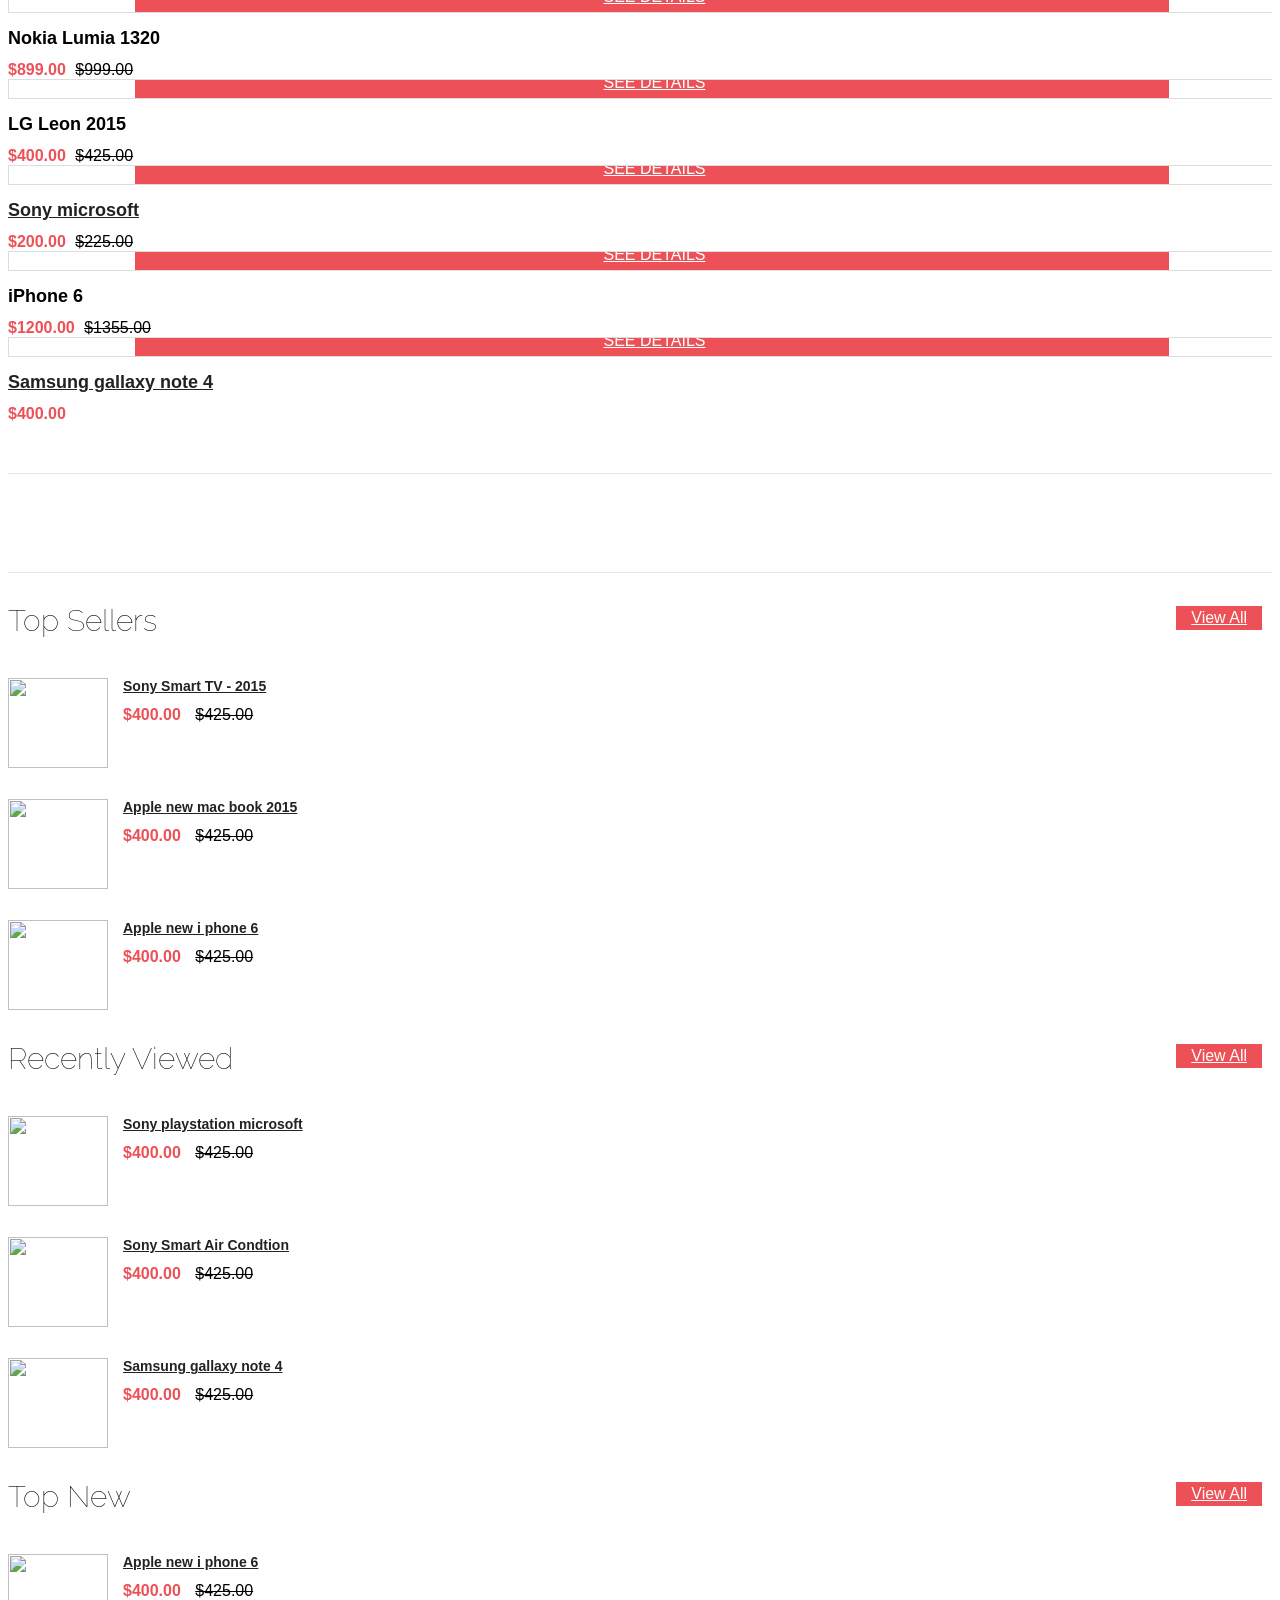
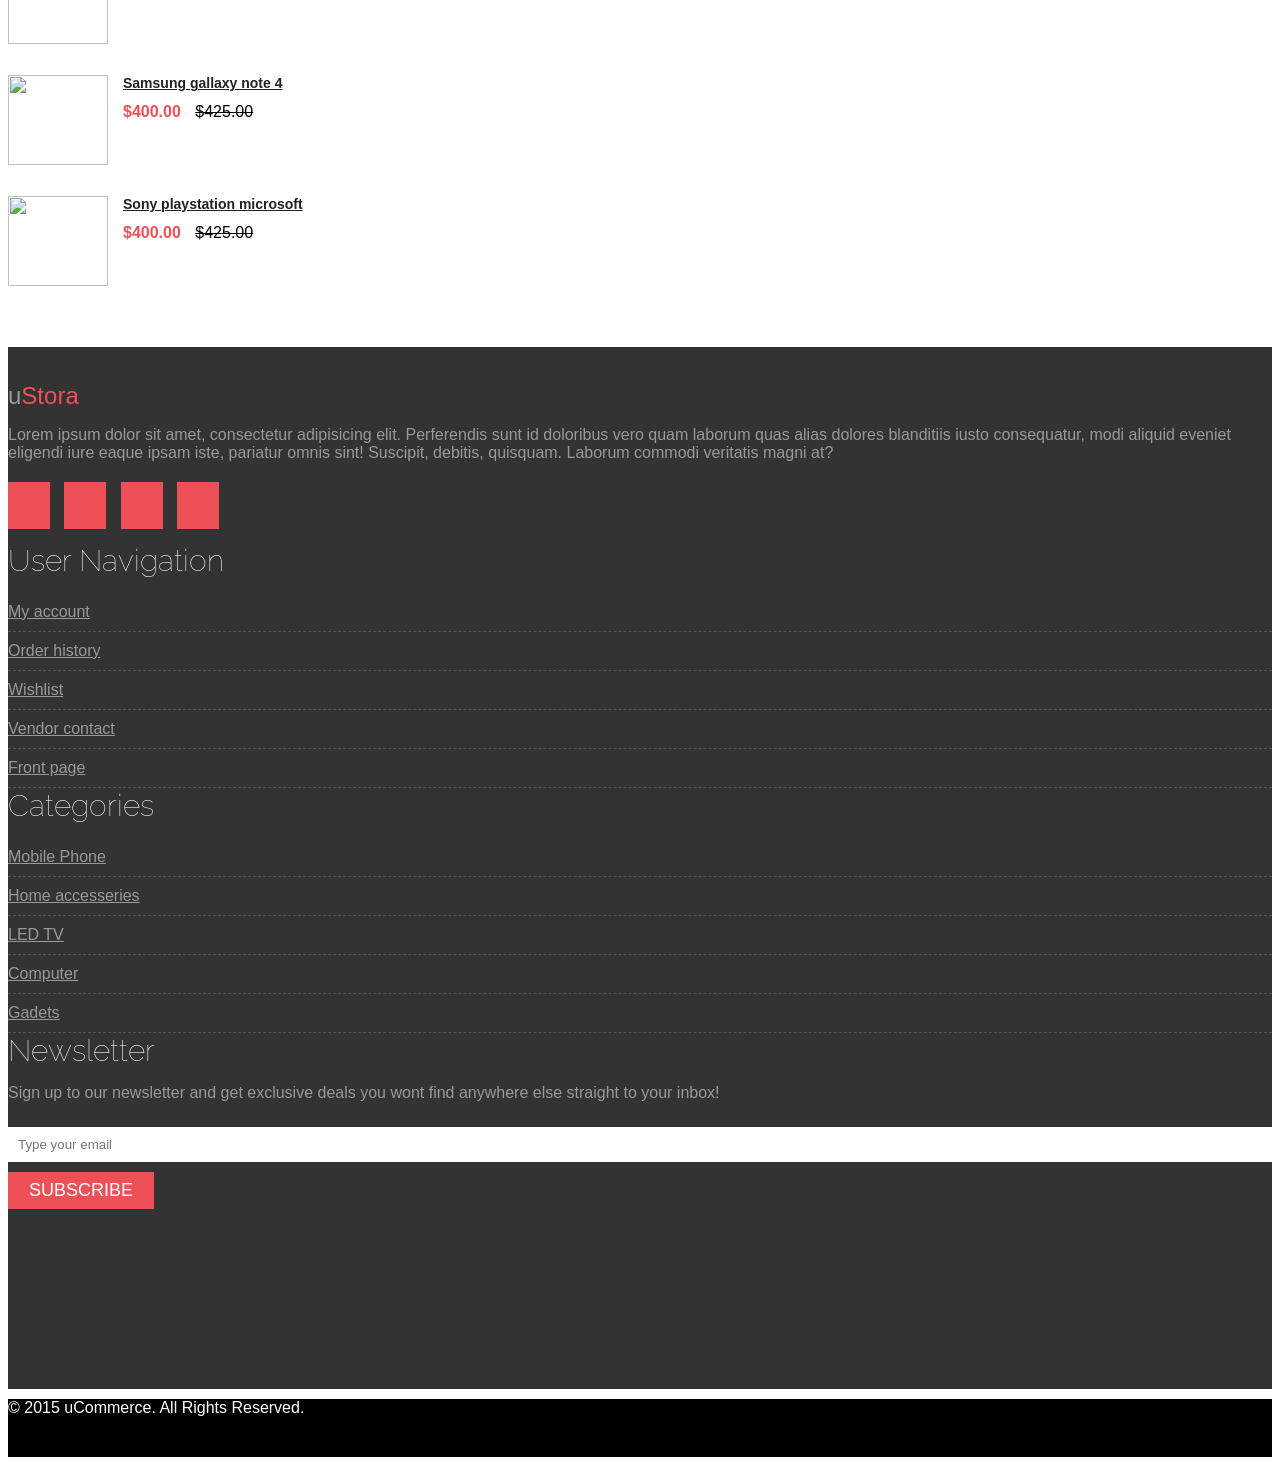
==== commit f4b577c1: "finsh-project" ====
--- a/index.html
+++ b/index.html
@@ -1,582 +1,582 @@
-<!DOCTYPE html>
-<!--
-	ustora by freshdesignweb.com
-	Twitter: https://twitter.com/freshdesignweb
-	URL: https://www.freshdesignweb.com/ustora/
--->
-<html lang="en">
-  <head>
-    <meta charset="utf-8">
-    <meta http-equiv="X-UA-Compatible" content="IE=edge">
-    <meta name="viewport" content="width=device-width, initial-scale=1">
-    <title>Ustora Demo</title>
-    
-    <!-- Google Fonts -->
-    <link href='http://fonts.googleapis.com/css?family=Titillium+Web:400,200,300,700,600' rel='stylesheet' type='text/css'>
-    <link href='http://fonts.googleapis.com/css?family=Roboto+Condensed:400,700,300' rel='stylesheet' type='text/css'>
-    <link href='http://fonts.googleapis.com/css?family=Raleway:400,100' rel='stylesheet' type='text/css'>
-    
-    <!-- Bootstrap -->
-    <link rel="stylesheet" href="css/bootstrap.min.css">
-    
-    <!-- Font Awesome -->
-    <link rel="stylesheet" href="css/font-awesome.min.css">
-    
-    <!-- Custom CSS -->
-    <link rel="stylesheet" href="css/owl.carousel.css">
-    <link rel="stylesheet" href="style.css">
-    <link rel="stylesheet" href="css/responsive.css">
-
-    <!-- HTML5 shim and Respond.js for IE8 support of HTML5 elements and media queries -->
-    <!-- WARNING: Respond.js doesn't work if you view the page via file:// -->
-    <!--[if lt IE 9]>
-      <script src="https://oss.maxcdn.com/html5shiv/3.7.2/html5shiv.min.js"></script>
-      <script src="https://oss.maxcdn.com/respond/1.4.2/respond.min.js"></script>
-    <![endif]-->
-  </head>
-  <body>
-   
-    <div class="header-area">
-        <div class="container">
-            <div class="row">
-                <div class="col-md-8">
-                    <div class="user-menu">
-                        <ul>
-                            <li><a href="#"><i class="fa fa-user"></i> My Account</a></li>
-                            <li><a href="#"><i class="fa fa-heart"></i> Wishlist</a></li>
-                            <li><a href="cart.html"><i class="fa fa-user"></i> My Cart</a></li>
-                            <li><a href="checkout.html"><i class="fa fa-user"></i> Checkout</a></li>
-                            <li><a href="#"><i class="fa fa-user"></i> Login</a></li>
-                        </ul>
-                    </div>
-                </div>
-                
-                <div class="col-md-4">
-                    <div class="header-right">
-                        <ul class="list-unstyled list-inline">
-                            <li class="dropdown dropdown-small">
-                                <a data-toggle="dropdown" data-hover="dropdown" class="dropdown-toggle" href="#"><span class="key">currency :</span><span class="value">USD </span><b class="caret"></b></a>
-                                <ul class="dropdown-menu">
-                                    <li><a href="#">USD</a></li>
-                                    <li><a href="#">INR</a></li>
-                                    <li><a href="#">GBP</a></li>
-                                </ul>
-                            </li>
-
-                            <li class="dropdown dropdown-small">
-                                <a data-toggle="dropdown" data-hover="dropdown" class="dropdown-toggle" href="#"><span class="key">language :</span><span class="value">English </span><b class="caret"></b></a>
-                                <ul class="dropdown-menu">
-                                    <li><a href="#">English</a></li>
-                                    <li><a href="#">French</a></li>
-                                    <li><a href="#">German</a></li>
-                                </ul>
-                            </li>
-                        </ul>
-                    </div>
-                </div>
-            </div>
-        </div>
-    </div> <!-- End header area -->
-    
-    <div class="site-branding-area">
-        <div class="container">
-            <div class="row">
-                <div class="col-sm-6">
-                    <div class="logo">
-                        <h1><a href="./"><img src="img/vertu.jpg"></a></h1>
-                    </div>
-                </div>
-                
-                <div class="col-sm-6">
-                    <div class="shopping-item">
-                        <a href="cart.html">Cart - <span class="cart-amunt">$100</span> <i class="fa fa-shopping-cart"></i> <span class="product-count">5</span></a>
-                    </div>
-                </div>
-            </div>
-        </div>
-    </div> <!-- End site branding area -->
-    
-    <div class="mainmenu-area">
-        <div class="container">
-            <div class="row">
-                <div class="navbar-header">
-                    <button type="button" class="navbar-toggle" data-toggle="collapse" data-target=".navbar-collapse">
-                        <span class="sr-only">Toggle navigation</span>
-                        <span class="icon-bar"></span>
-                        <span class="icon-bar"></span>
-                        <span class="icon-bar"></span>
-                    </button>
-                </div> 
-                <div class="navbar-collapse collapse">
-                    <ul class="nav navbar-nav">
-                        <li class="active"><a href="index.html">Home</a></li>
-                        <li><a href="shop.html">Shop page</a></li>
-                        <li><a href="single-product.html">Single product</a></li>
-                        <li><a href="cart.html">Cart</a></li>
-                        <li><a href="checkout.html">Checkout</a></li>
-                        <li><a href="#">Category</a></li>
-                        <li><a href="#">Others</a></li>
-                        <li><a href="#">Contact</a></li>
-                    </ul>
-                </div>  
-            </div>
-        </div>
-    </div> <!-- End mainmenu area -->
-    
-    <div class="slider-area">
-        	<!-- Slider -->
-			<div class="block-slider block-slider4">
-				<ul class="" id="bxslider-home4">
-					<li>
-						<img src="img/h4-slide.png" alt="Slide">
-						<div class="caption-group">
-							<h2 class="caption title">
-								iPhone <span class="primary">6 <strong>Plus</strong></span>
-							</h2>
-							<h4 class="caption subtitle">Dual SIM</h4>
-							<a class="caption button-radius" href="#"><span class="icon"></span>Shop now</a>
-						</div>
-					</li>
-					<li><img src="img/h4-slide2.png" alt="Slide">
-						<div class="caption-group">
-							<h2 class="caption title">
-								by one, get one <span class="primary">50% <strong>off</strong></span>
-							</h2>
-							<h4 class="caption subtitle">school supplies & backpacks.*</h4>
-							<a class="caption button-radius" href="#"><span class="icon"></span>Shop now</a>
-						</div>
-					</li>
-					<li><img src="img/h4-slide3.png" alt="Slide">
-						<div class="caption-group">
-							<h2 class="caption title">
-								Apple <span class="primary">Store <strong>Ipod</strong></span>
-							</h2>
-							<h4 class="caption subtitle">Select Item</h4>
-							<a class="caption button-radius" href="#"><span class="icon"></span>Shop now</a>
-						</div>
-					</li>
-					<li><img src="img/h4-slide4.png" alt="Slide">
-						<div class="caption-group">
-						  <h2 class="caption title">
-								Apple <span class="primary">Store <strong>Ipod</strong></span>
-							</h2>
-							<h4 class="caption subtitle">& Phone</h4>
-							<a class="caption button-radius" href="#"><span class="icon"></span>Shop now</a>
-						</div>
-					</li>
-				</ul>
-			</div>
-			<!-- ./Slider -->
-    </div> <!-- End slider area -->
-    
-    <div class="promo-area">
-        <div class="zigzag-bottom"></div>
-        <div class="container">
-            <div class="row">
-                <div class="col-md-3 col-sm-6">
-                    <div class="single-promo promo1">
-                        <i class="fa fa-refresh"></i>
-                        <p>30 Days return</p>
-                    </div>
-                </div>
-                <div class="col-md-3 col-sm-6">
-                    <div class="single-promo promo2">
-                        <i class="fa fa-truck"></i>
-                        <p>Free shipping</p>
-                    </div>
-                </div>
-                <div class="col-md-3 col-sm-6">
-                    <div class="single-promo promo3">
-                        <i class="fa fa-lock"></i>
-                        <p>Secure payments</p>
-                    </div>
-                </div>
-                <div class="col-md-3 col-sm-6">
-                    <div class="single-promo promo4">
-                        <i class="fa fa-gift"></i>
-                        <p>New products</p>
-                    </div>
-                </div>
-            </div>
-        </div>
-    </div> <!-- End promo area -->
-    
-    <div class="maincontent-area">
-        <div class="zigzag-bottom"></div>
-        <div class="container">
-            <div class="row">
-                <div class="col-md-12">
-                    <div class="latest-product">
-                        <h2 class="section-title">Latest Products</h2>
-                        <div class="product-carousel">
-                            <div class="single-product">
-                                <div class="product-f-image">
-                                    <img src="img/product-1.jpg" alt="">
-                                    <div class="product-hover">
-                                        <a href="#" class="add-to-cart-link"><i class="fa fa-shopping-cart"></i> Add to cart</a>
-                                        <a href="single-product.html" class="view-details-link"><i class="fa fa-link"></i> See details</a>
-                                    </div>
-                                </div>
-                                
-                                <h2><a href="single-product.html">Samsung Galaxy s5- 2015</a></h2>
-                                
-                                <div class="product-carousel-price">
-                                    <ins>$700.00</ins> <del>$100.00</del>
-                                </div> 
-                            </div>
-                            <div class="single-product">
-                                <div class="product-f-image">
-                                    <img src="img/product-2.jpg" alt="">
-                                    <div class="product-hover">
-                                        <a href="#" class="add-to-cart-link"><i class="fa fa-shopping-cart"></i> Add to cart</a>
-                                        <a href="single-product.html" class="view-details-link"><i class="fa fa-link"></i> See details</a>
-                                    </div>
-                                </div>
-                                
-                                <h2>Nokia Lumia 1320</h2>
-                                <div class="product-carousel-price">
-                                    <ins>$899.00</ins> <del>$999.00</del>
-                                </div> 
-                            </div>
-                            <div class="single-product">
-                                <div class="product-f-image">
-                                    <img src="img/product-3.jpg" alt="">
-                                    <div class="product-hover">
-                                        <a href="#" class="add-to-cart-link"><i class="fa fa-shopping-cart"></i> Add to cart</a>
-                                        <a href="single-product.html" class="view-details-link"><i class="fa fa-link"></i> See details</a>
-                                    </div>
-                                </div>
-                                
-                                <h2>LG Leon 2015</h2>
-
-                                <div class="product-carousel-price">
-                                    <ins>$400.00</ins> <del>$425.00</del>
-                                </div>                                 
-                            </div>
-                            <div class="single-product">
-                                <div class="product-f-image">
-                                    <img src="img/product-4.jpg" alt="">
-                                    <div class="product-hover">
-                                        <a href="#" class="add-to-cart-link"><i class="fa fa-shopping-cart"></i> Add to cart</a>
-                                        <a href="single-product.html" class="view-details-link"><i class="fa fa-link"></i> See details</a>
-                                    </div>
-                                </div>
-                                
-                                <h2><a href="single-product.html">Sony microsoft</a></h2>
-
-                                <div class="product-carousel-price">
-                                    <ins>$200.00</ins> <del>$225.00</del>
-                                </div>                            
-                            </div>
-                            <div class="single-product">
-                                <div class="product-f-image">
-                                    <img src="img/product-5.jpg" alt="">
-                                    <div class="product-hover">
-                                        <a href="#" class="add-to-cart-link"><i class="fa fa-shopping-cart"></i> Add to cart</a>
-                                        <a href="single-product.html" class="view-details-link"><i class="fa fa-link"></i> See details</a>
-                                    </div>
-                                </div>
-                                
-                                <h2>iPhone 6</h2>
-
-                                <div class="product-carousel-price">
-                                    <ins>$1200.00</ins> <del>$1355.00</del>
-                                </div>                                 
-                            </div>
-                            <div class="single-product">
-                                <div class="product-f-image">
-                                    <img src="img/product-6.jpg" alt="">
-                                    <div class="product-hover">
-                                        <a href="#" class="add-to-cart-link"><i class="fa fa-shopping-cart"></i> Add to cart</a>
-                                        <a href="single-product.html" class="view-details-link"><i class="fa fa-link"></i> See details</a>
-                                    </div>
-                                </div>
-                                
-                                <h2><a href="single-product.html">Samsung gallaxy note 4</a></h2>
-
-                                <div class="product-carousel-price">
-                                    <ins>$400.00</ins>
-                                </div>                            
-                            </div>
-                        </div>
-                    </div>
-                </div>
-            </div>
-        </div>
-    </div> <!-- End main content area -->
-    
-    <div class="brands-area">
-        <div class="zigzag-bottom"></div>
-        <div class="container">
-            <div class="row">
-                <div class="col-md-12">
-                    <div class="brand-wrapper">
-                        <div class="brand-list">
-                            <img src="img/brand1.png" alt="">
-                            <img src="img/brand2.png" alt="">
-                            <img src="img/brand3.png" alt="">
-                            <img src="img/brand4.png" alt="">
-                            <img src="img/brand5.png" alt="">
-                            <img src="img/brand6.png" alt="">
-                            <img src="img/brand1.png" alt="">
-                            <img src="img/brand2.png" alt="">                            
-                        </div>
-                    </div>
-                </div>
-            </div>
-        </div>
-    </div> <!-- End brands area -->
-    
-    <div class="product-widget-area">
-        <div class="zigzag-bottom"></div>
-        <div class="container">
-            <div class="row">
-                <div class="col-md-4">
-                    <div class="single-product-widget">
-                        <h2 class="product-wid-title">Top Sellers</h2>
-                        <a href="" class="wid-view-more">View All</a>
-                        <div class="single-wid-product">
-                            <a href="single-product.html"><img src="img/product-thumb-1.jpg" alt="" class="product-thumb"></a>
-                            <h2><a href="single-product.html">Sony Smart TV - 2015</a></h2>
-                            <div class="product-wid-rating">
-                                <i class="fa fa-star"></i>
-                                <i class="fa fa-star"></i>
-                                <i class="fa fa-star"></i>
-                                <i class="fa fa-star"></i>
-                                <i class="fa fa-star"></i>
-                            </div>
-                            <div class="product-wid-price">
-                                <ins>$400.00</ins> <del>$425.00</del>
-                            </div>                            
-                        </div>
-                        <div class="single-wid-product">
-                            <a href="single-product.html"><img src="img/product-thumb-2.jpg" alt="" class="product-thumb"></a>
-                            <h2><a href="single-product.html">Apple new mac book 2015</a></h2>
-                            <div class="product-wid-rating">
-                                <i class="fa fa-star"></i>
-                                <i class="fa fa-star"></i>
-                                <i class="fa fa-star"></i>
-                                <i class="fa fa-star"></i>
-                                <i class="fa fa-star"></i>
-                            </div>
-                            <div class="product-wid-price">
-                                <ins>$400.00</ins> <del>$425.00</del>
-                            </div>                            
-                        </div>
-                        <div class="single-wid-product">
-                            <a href="single-product.html"><img src="img/product-thumb-3.jpg" alt="" class="product-thumb"></a>
-                            <h2><a href="single-product.html">Apple new i phone 6</a></h2>
-                            <div class="product-wid-rating">
-                                <i class="fa fa-star"></i>
-                                <i class="fa fa-star"></i>
-                                <i class="fa fa-star"></i>
-                                <i class="fa fa-star"></i>
-                                <i class="fa fa-star"></i>
-                            </div>
-                            <div class="product-wid-price">
-                                <ins>$400.00</ins> <del>$425.00</del>
-                            </div>                            
-                        </div>
-                    </div>
-                </div>
-                <div class="col-md-4">
-                    <div class="single-product-widget">
-                        <h2 class="product-wid-title">Recently Viewed</h2>
-                        <a href="#" class="wid-view-more">View All</a>
-                        <div class="single-wid-product">
-                            <a href="single-product.html"><img src="img/product-thumb-4.jpg" alt="" class="product-thumb"></a>
-                            <h2><a href="single-product.html">Sony playstation microsoft</a></h2>
-                            <div class="product-wid-rating">
-                                <i class="fa fa-star"></i>
-                                <i class="fa fa-star"></i>
-                                <i class="fa fa-star"></i>
-                                <i class="fa fa-star"></i>
-                                <i class="fa fa-star"></i>
-                            </div>
-                            <div class="product-wid-price">
-                                <ins>$400.00</ins> <del>$425.00</del>
-                            </div>                            
-                        </div>
-                        <div class="single-wid-product">
-                            <a href="single-product.html"><img src="img/product-thumb-1.jpg" alt="" class="product-thumb"></a>
-                            <h2><a href="single-product.html">Sony Smart Air Condtion</a></h2>
-                            <div class="product-wid-rating">
-                                <i class="fa fa-star"></i>
-                                <i class="fa fa-star"></i>
-                                <i class="fa fa-star"></i>
-                                <i class="fa fa-star"></i>
-                                <i class="fa fa-star"></i>
-                            </div>
-                            <div class="product-wid-price">
-                                <ins>$400.00</ins> <del>$425.00</del>
-                            </div>                            
-                        </div>
-                        <div class="single-wid-product">
-                            <a href="single-product.html"><img src="img/product-thumb-2.jpg" alt="" class="product-thumb"></a>
-                            <h2><a href="single-product.html">Samsung gallaxy note 4</a></h2>
-                            <div class="product-wid-rating">
-                                <i class="fa fa-star"></i>
-                                <i class="fa fa-star"></i>
-                                <i class="fa fa-star"></i>
-                                <i class="fa fa-star"></i>
-                                <i class="fa fa-star"></i>
-                            </div>
-                            <div class="product-wid-price">
-                                <ins>$400.00</ins> <del>$425.00</del>
-                            </div>                            
-                        </div>
-                    </div>
-                </div>
-                <div class="col-md-4">
-                    <div class="single-product-widget">
-                        <h2 class="product-wid-title">Top New</h2>
-                        <a href="#" class="wid-view-more">View All</a>
-                        <div class="single-wid-product">
-                            <a href="single-product.html"><img src="img/product-thumb-3.jpg" alt="" class="product-thumb"></a>
-                            <h2><a href="single-product.html">Apple new i phone 6</a></h2>
-                            <div class="product-wid-rating">
-                                <i class="fa fa-star"></i>
-                                <i class="fa fa-star"></i>
-                                <i class="fa fa-star"></i>
-                                <i class="fa fa-star"></i>
-                                <i class="fa fa-star"></i>
-                            </div>
-                            <div class="product-wid-price">
-                                <ins>$400.00</ins> <del>$425.00</del>
-                            </div>                            
-                        </div>
-                        <div class="single-wid-product">
-                            <a href="single-product.html"><img src="img/product-thumb-4.jpg" alt="" class="product-thumb"></a>
-                            <h2><a href="single-product.html">Samsung gallaxy note 4</a></h2>
-                            <div class="product-wid-rating">
-                                <i class="fa fa-star"></i>
-                                <i class="fa fa-star"></i>
-                                <i class="fa fa-star"></i>
-                                <i class="fa fa-star"></i>
-                                <i class="fa fa-star"></i>
-                            </div>
-                            <div class="product-wid-price">
-                                <ins>$400.00</ins> <del>$425.00</del>
-                            </div>                            
-                        </div>
-                        <div class="single-wid-product">
-                            <a href="single-product.html"><img src="img/product-thumb-1.jpg" alt="" class="product-thumb"></a>
-                            <h2><a href="single-product.html">Sony playstation microsoft</a></h2>
-                            <div class="product-wid-rating">
-                                <i class="fa fa-star"></i>
-                                <i class="fa fa-star"></i>
-                                <i class="fa fa-star"></i>
-                                <i class="fa fa-star"></i>
-                                <i class="fa fa-star"></i>
-                            </div>
-                            <div class="product-wid-price">
-                                <ins>$400.00</ins> <del>$425.00</del>
-                            </div>                            
-                        </div>
-                    </div>
-                </div>
-            </div>
-        </div>
-    </div> <!-- End product widget area -->
-    
-    <div class="footer-top-area">
-        <div class="zigzag-bottom"></div>
-        <div class="container">
-            <div class="row">
-                <div class="col-md-3 col-sm-6">
-                    <div class="footer-about-us">
-                        <h2>u<span>Stora</span></h2>
-                        <p>Lorem ipsum dolor sit amet, consectetur adipisicing elit. Perferendis sunt id doloribus vero quam laborum quas alias dolores blanditiis iusto consequatur, modi aliquid eveniet eligendi iure eaque ipsam iste, pariatur omnis sint! Suscipit, debitis, quisquam. Laborum commodi veritatis magni at?</p>
-                        <div class="footer-social">
-                            <a href="#" target="_blank"><i class="fa fa-facebook"></i></a>
-                            <a href="#" target="_blank"><i class="fa fa-twitter"></i></a>
-                            <a href="#" target="_blank"><i class="fa fa-youtube"></i></a>
-                            <a href="#" target="_blank"><i class="fa fa-linkedin"></i></a>
-                        </div>
-                    </div>
-                </div>
-                
-                <div class="col-md-3 col-sm-6">
-                    <div class="footer-menu">
-                        <h2 class="footer-wid-title">User Navigation </h2>
-                        <ul>
-                            <li><a href="#">My account</a></li>
-                            <li><a href="#">Order history</a></li>
-                            <li><a href="#">Wishlist</a></li>
-                            <li><a href="#">Vendor contact</a></li>
-                            <li><a href="#">Front page</a></li>
-                        </ul>                        
-                    </div>
-                </div>
-                
-                <div class="col-md-3 col-sm-6">
-                    <div class="footer-menu">
-                        <h2 class="footer-wid-title">Categories</h2>
-                        <ul>
-                            <li><a href="#">Mobile Phone</a></li>
-                            <li><a href="#">Home accesseries</a></li>
-                            <li><a href="#">LED TV</a></li>
-                            <li><a href="#">Computer</a></li>
-                            <li><a href="#">Gadets</a></li>
-                        </ul>                        
-                    </div>
-                </div>
-                
-                <div class="col-md-3 col-sm-6">
-                    <div class="footer-newsletter">
-                        <h2 class="footer-wid-title">Newsletter</h2>
-                        <p>Sign up to our newsletter and get exclusive deals you wont find anywhere else straight to your inbox!</p>
-                        <div class="newsletter-form">
-                            <form action="#">
-                                <input type="email" placeholder="Type your email">
-                                <input type="submit" value="Subscribe">
-                            </form>
-                        </div>
-                    </div>
-                </div>
-            </div>
-        </div>
-    </div> <!-- End footer top area -->
-    
-    <div class="footer-bottom-area">
-        <div class="container">
-            <div class="row">
-                <div class="col-md-8">
-                    <div class="copyright">
-                        <p>&copy; 2015 uCommerce. All Rights Reserved. </p>
-                    </div>
-                </div>
-                
-                <div class="col-md-4">
-                    <div class="footer-card-icon">
-                        <i class="fa fa-cc-discover"></i>
-                        <i class="fa fa-cc-mastercard"></i>
-                        <i class="fa fa-cc-paypal"></i>
-                        <i class="fa fa-cc-visa"></i>
-                    </div>
-                </div>
-            </div>
-        </div>
-    </div> <!-- End footer bottom area -->
-   
-    <!-- Latest jQuery form server -->
-    <script src="https://code.jquery.com/jquery.min.js"></script>
-    
-    <!-- Bootstrap JS form CDN -->
-    <script src="http://maxcdn.bootstrapcdn.com/bootstrap/3.2.0/js/bootstrap.min.js"></script>
-    
-    <!-- jQuery sticky menu -->
-    <script src="js/owl.carousel.min.js"></script>
-    <script src="js/jquery.sticky.js"></script>
-    
-    <!-- jQuery easing -->
-    <script src="js/jquery.easing.1.3.min.js"></script>
-    
-    <!-- Main Script -->
-    <script src="js/main.js"></script>
-    
-    <!-- Slider -->
-    <script type="text/javascript" src="js/bxslider.min.js"></script>
-	<script type="text/javascript" src="js/script.slider.js"></script>
-  </body>
+<!DOCTYPE html>
+<!--
+	ustora by freshdesignweb.com
+	Twitter: https://twitter.com/freshdesignweb
+	URL: https://www.freshdesignweb.com/ustora/
+-->
+<html lang="en">
+  <head>
+    <meta charset="utf-8">
+    <meta http-equiv="X-UA-Compatible" content="IE=edge">
+    <meta name="viewport" content="width=device-width, initial-scale=1">
+    <title>Ustora Demo</title>
+    
+    <!-- Google Fonts -->
+    <link href='http://fonts.googleapis.com/css?family=Titillium+Web:400,200,300,700,600' rel='stylesheet' type='text/css'>
+    <link href='http://fonts.googleapis.com/css?family=Roboto+Condensed:400,700,300' rel='stylesheet' type='text/css'>
+    <link href='http://fonts.googleapis.com/css?family=Raleway:400,100' rel='stylesheet' type='text/css'>
+    
+    <!-- Bootstrap -->
+    <link rel="stylesheet" href="css/bootstrap.min.css">
+    
+    <!-- Font Awesome -->
+    <link rel="stylesheet" href="css/font-awesome.min.css">
+    
+    <!-- Custom CSS -->
+    <link rel="stylesheet" href="css/owl.carousel.css">
+    <link rel="stylesheet" href="style.css">
+    <link rel="stylesheet" href="css/responsive.css">
+
+    <!-- HTML5 shim and Respond.js for IE8 support of HTML5 elements and media queries -->
+    <!-- WARNING: Respond.js doesn't work if you view the page via file:// -->
+    <!--[if lt IE 9]>
+      <script src="https://oss.maxcdn.com/html5shiv/3.7.2/html5shiv.min.js"></script>
+      <script src="https://oss.maxcdn.com/respond/1.4.2/respond.min.js"></script>
+    <![endif]-->
+  </head>
+  <body>
+   
+    <div class="header-area">
+        <div class="container">
+            <div class="row">
+                <div class="col-md-8">
+                    <div class="user-menu">
+                        <ul>
+                            <li><a href="#"><i class="fa fa-user"></i> My Account</a></li>
+                            <li><a href="#"><i class="fa fa-heart"></i> Wishlist</a></li>
+                            <li><a href="cart.html"><i class="fa fa-user"></i> My Cart</a></li>
+                            <li><a href="checkout.html"><i class="fa fa-user"></i> Checkout</a></li>
+                            <li><a href="#"><i class="fa fa-user"></i> Login</a></li>
+                        </ul>
+                    </div>
+                </div>
+                
+                <div class="col-md-4">
+                    <div class="header-right">
+                        <ul class="list-unstyled list-inline">
+                            <li class="dropdown dropdown-small">
+                                <a data-toggle="dropdown" data-hover="dropdown" class="dropdown-toggle" href="#"><span class="key">currency :</span><span class="value">USD </span><b class="caret"></b></a>
+                                <ul class="dropdown-menu">
+                                    <li><a href="#">USD</a></li>
+                                    <li><a href="#">INR</a></li>
+                                    <li><a href="#">GBP</a></li>
+                                </ul>
+                            </li>
+
+                            <li class="dropdown dropdown-small">
+                                <a data-toggle="dropdown" data-hover="dropdown" class="dropdown-toggle" href="#"><span class="key">language :</span><span class="value">English </span><b class="caret"></b></a>
+                                <ul class="dropdown-menu">
+                                    <li><a href="#">English</a></li>
+                                    <li><a href="#">French</a></li>
+                                    <li><a href="#">German</a></li>
+                                </ul>
+                            </li>
+                        </ul>
+                    </div>
+                </div>
+            </div>
+        </div>
+    </div> <!-- End header area -->
+    
+    <div class="site-branding-area">
+        <div class="container">
+            <div class="row">
+                <div class="col-sm-6">
+                    <div class="logo">
+                        <h1><a href="./"><img src="img/vertu.jpg"></a></h1>
+                    </div>
+                </div>
+                
+                <div class="col-sm-6">
+                    <div class="shopping-item">
+                        <a href="cart.html">Cart - <span class="cart-amunt">$100</span> <i class="fa fa-shopping-cart"></i> <span class="product-count">5</span></a>
+                    </div>
+                </div>
+            </div>
+        </div>
+    </div> <!-- End site branding area -->
+    
+    <div class="mainmenu-area">
+        <div class="container">
+            <div class="row">
+                <div class="navbar-header">
+                    <button type="button" class="navbar-toggle" data-toggle="collapse" data-target=".navbar-collapse">
+                        <span class="sr-only">Toggle navigation</span>
+                        <span class="icon-bar"></span>
+                        <span class="icon-bar"></span>
+                        <span class="icon-bar"></span>
+                    </button>
+                </div> 
+                <div class="navbar-collapse collapse">
+                    <ul class="nav navbar-nav">
+                        <li class="active"><a href="index.html">Home</a></li>
+                        <li><a href="shop.html">Shop page</a></li>
+                        <li><a href="single-product.html">Single product</a></li>
+                        <li><a href="cart.html">Cart</a></li>
+                        <li><a href="checkout.html">Checkout</a></li>
+                        <li><a href="#">Category</a></li>
+                        <li><a href="#">Others</a></li>
+                        <li><a href="#">Contact</a></li>
+                    </ul>
+                </div>  
+            </div>
+        </div>
+    </div> <!-- End mainmenu area -->
+    
+    <div class="slider-area">
+        	<!-- Slider -->
+			<div class="block-slider block-slider4">
+				<ul class="" id="bxslider-home4">
+					<li>
+						<img src="img/h4-slide.png" alt="Slide">
+						<div class="caption-group">
+							<h2 class="caption title">
+								iPhone <span class="primary">6 <strong>Plus</strong></span>
+							</h2>
+							<h4 class="caption subtitle">Dual SIM</h4>
+							<a class="caption button-radius" href="#"><span class="icon"></span>Shop now</a>
+						</div>
+					</li>
+					<li><img src="img/h4-slide2.png" alt="Slide">
+						<div class="caption-group">
+							<h2 class="caption title">
+								by one, get one <span class="primary">50% <strong>off</strong></span>
+							</h2>
+							<h4 class="caption subtitle">school supplies & backpacks.*</h4>
+							<a class="caption button-radius" href="#"><span class="icon"></span>Shop now</a>
+						</div>
+					</li>
+					<li><img src="img/h4-slide3.png" alt="Slide">
+						<div class="caption-group">
+							<h2 class="caption title">
+								Apple <span class="primary">Store <strong>Ipod</strong></span>
+							</h2>
+							<h4 class="caption subtitle">Select Item</h4>
+							<a class="caption button-radius" href="#"><span class="icon"></span>Shop now</a>
+						</div>
+					</li>
+					<li><img src="img/h4-slide4.png" alt="Slide">
+						<div class="caption-group">
+						  <h2 class="caption title">
+								Apple <span class="primary">Store <strong>Ipod</strong></span>
+							</h2>
+							<h4 class="caption subtitle">& Phone</h4>
+							<a class="caption button-radius" href="#"><span class="icon"></span>Shop now</a>
+						</div>
+					</li>
+				</ul>
+			</div>
+			<!-- ./Slider -->
+    </div> <!-- End slider area -->
+    
+    <div class="promo-area">
+        <div class="zigzag-bottom"></div>
+        <div class="container">
+            <div class="row">
+                <div class="col-md-3 col-sm-6">
+                    <div class="single-promo promo1">
+                        <i class="fa fa-refresh"></i>
+                        <p>30 Days return</p>
+                    </div>
+                </div>
+                <div class="col-md-3 col-sm-6">
+                    <div class="single-promo promo2">
+                        <i class="fa fa-truck"></i>
+                        <p>Free shipping</p>
+                    </div>
+                </div>
+                <div class="col-md-3 col-sm-6">
+                    <div class="single-promo promo3">
+                        <i class="fa fa-lock"></i>
+                        <p>Secure payments</p>
+                    </div>
+                </div>
+                <div class="col-md-3 col-sm-6">
+                    <div class="single-promo promo4">
+                        <i class="fa fa-gift"></i>
+                        <p>New products</p>
+                    </div>
+                </div>
+            </div>
+        </div>
+    </div> <!-- End promo area -->
+    
+    <div class="maincontent-area">
+        <div class="zigzag-bottom"></div>
+        <div class="container">
+            <div class="row">
+                <div class="col-md-12">
+                    <div class="latest-product">
+                        <h2 class="section-title">Latest Products</h2>
+                        <div class="product-carousel">
+                            <div class="single-product">
+                                <div class="product-f-image">
+                                    <img src="img/product-1.jpg" alt="">
+                                    <div class="product-hover">
+                                        <a href="#" class="add-to-cart-link"><i class="fa fa-shopping-cart"></i> Add to cart</a>
+                                        <a href="single-product.html" class="view-details-link"><i class="fa fa-link"></i> See details</a>
+                                    </div>
+                                </div>
+                                
+                                <h2><a href="single-product.html">Samsung Galaxy s5- 2015</a></h2>
+                                
+                                <div class="product-carousel-price">
+                                    <ins>$700.00</ins> <del>$100.00</del>
+                                </div> 
+                            </div>
+                            <div class="single-product">
+                                <div class="product-f-image">
+                                    <img src="img/product-2.jpg" alt="">
+                                    <div class="product-hover">
+                                        <a href="#" class="add-to-cart-link"><i class="fa fa-shopping-cart"></i> Add to cart</a>
+                                        <a href="single-product.html" class="view-details-link"><i class="fa fa-link"></i> See details</a>
+                                    </div>
+                                </div>
+                                
+                                <h2>Nokia Lumia 1320</h2>
+                                <div class="product-carousel-price">
+                                    <ins>$899.00</ins> <del>$999.00</del>
+                                </div> 
+                            </div>
+                            <div class="single-product">
+                                <div class="product-f-image">
+                                    <img src="img/product-3.jpg" alt="">
+                                    <div class="product-hover">
+                                        <a href="#" class="add-to-cart-link"><i class="fa fa-shopping-cart"></i> Add to cart</a>
+                                        <a href="single-product.html" class="view-details-link"><i class="fa fa-link"></i> See details</a>
+                                    </div>
+                                </div>
+                                
+                                <h2>LG Leon 2015</h2>
+
+                                <div class="product-carousel-price">
+                                    <ins>$400.00</ins> <del>$425.00</del>
+                                </div>                                 
+                            </div>
+                            <div class="single-product">
+                                <div class="product-f-image">
+                                    <img src="img/product-4.jpg" alt="">
+                                    <div class="product-hover">
+                                        <a href="#" class="add-to-cart-link"><i class="fa fa-shopping-cart"></i> Add to cart</a>
+                                        <a href="single-product.html" class="view-details-link"><i class="fa fa-link"></i> See details</a>
+                                    </div>
+                                </div>
+                                
+                                <h2><a href="single-product.html">Sony microsoft</a></h2>
+
+                                <div class="product-carousel-price">
+                                    <ins>$200.00</ins> <del>$225.00</del>
+                                </div>                            
+                            </div>
+                            <div class="single-product">
+                                <div class="product-f-image">
+                                    <img src="img/product-5.jpg" alt="">
+                                    <div class="product-hover">
+                                        <a href="#" class="add-to-cart-link"><i class="fa fa-shopping-cart"></i> Add to cart</a>
+                                        <a href="single-product.html" class="view-details-link"><i class="fa fa-link"></i> See details</a>
+                                    </div>
+                                </div>
+                                
+                                <h2>iPhone 6</h2>
+
+                                <div class="product-carousel-price">
+                                    <ins>$1200.00</ins> <del>$1355.00</del>
+                                </div>                                 
+                            </div>
+                            <div class="single-product">
+                                <div class="product-f-image">
+                                    <img src="img/product-6.jpg" alt="">
+                                    <div class="product-hover">
+                                        <a href="#" class="add-to-cart-link"><i class="fa fa-shopping-cart"></i> Add to cart</a>
+                                        <a href="single-product.html" class="view-details-link"><i class="fa fa-link"></i> See details</a>
+                                    </div>
+                                </div>
+                                
+                                <h2><a href="single-product.html">Samsung gallaxy note 4</a></h2>
+
+                                <div class="product-carousel-price">
+                                    <ins>$400.00</ins>
+                                </div>                            
+                            </div>
+                        </div>
+                    </div>
+                </div>
+            </div>
+        </div>
+    </div> <!-- End main content area -->
+    
+    <div class="brands-area">
+        <div class="zigzag-bottom"></div>
+        <div class="container">
+            <div class="row">
+                <div class="col-md-12">
+                    <div class="brand-wrapper">
+                        <div class="brand-list">
+                            <img src="img/brand1.png" alt="">
+                            <img src="img/brand2.png" alt="">
+                            <img src="img/brand3.png" alt="">
+                            <img src="img/brand4.png" alt="">
+                            <img src="img/brand5.png" alt="">
+                            <img src="img/brand6.png" alt="">
+                            <img src="img/brand1.png" alt="">
+                            <img src="img/brand2.png" alt="">                            
+                        </div>
+                    </div>
+                </div>
+            </div>
+        </div>
+    </div> <!-- End brands area -->
+    
+    <div class="product-widget-area">
+        <div class="zigzag-bottom"></div>
+        <div class="container">
+            <div class="row">
+                <div class="col-md-4">
+                    <div class="single-product-widget">
+                        <h2 class="product-wid-title">Top Sellers</h2>
+                        <a href="" class="wid-view-more">View All</a>
+                        <div class="single-wid-product">
+                            <a href="single-product.html"><img src="img/product-thumb-1.jpg" alt="" class="product-thumb"></a>
+                            <h2><a href="single-product.html">Sony Smart TV - 2015</a></h2>
+                            <div class="product-wid-rating">
+                                <i class="fa fa-star"></i>
+                                <i class="fa fa-star"></i>
+                                <i class="fa fa-star"></i>
+                                <i class="fa fa-star"></i>
+                                <i class="fa fa-star"></i>
+                            </div>
+                            <div class="product-wid-price">
+                                <ins>$400.00</ins> <del>$425.00</del>
+                            </div>                            
+                        </div>
+                        <div class="single-wid-product">
+                            <a href="single-product.html"><img src="img/product-thumb-2.jpg" alt="" class="product-thumb"></a>
+                            <h2><a href="single-product.html">Apple new mac book 2015</a></h2>
+                            <div class="product-wid-rating">
+                                <i class="fa fa-star"></i>
+                                <i class="fa fa-star"></i>
+                                <i class="fa fa-star"></i>
+                                <i class="fa fa-star"></i>
+                                <i class="fa fa-star"></i>
+                            </div>
+                            <div class="product-wid-price">
+                                <ins>$400.00</ins> <del>$425.00</del>
+                            </div>                            
+                        </div>
+                        <div class="single-wid-product">
+                            <a href="single-product.html"><img src="img/product-thumb-3.jpg" alt="" class="product-thumb"></a>
+                            <h2><a href="single-product.html">Apple new i phone 6</a></h2>
+                            <div class="product-wid-rating">
+                                <i class="fa fa-star"></i>
+                                <i class="fa fa-star"></i>
+                                <i class="fa fa-star"></i>
+                                <i class="fa fa-star"></i>
+                                <i class="fa fa-star"></i>
+                            </div>
+                            <div class="product-wid-price">
+                                <ins>$400.00</ins> <del>$425.00</del>
+                            </div>                            
+                        </div>
+                    </div>
+                </div>
+                <div class="col-md-4">
+                    <div class="single-product-widget">
+                        <h2 class="product-wid-title">Recently Viewed</h2>
+                        <a href="#" class="wid-view-more">View All</a>
+                        <div class="single-wid-product">
+                            <a href="single-product.html"><img src="img/product-thumb-4.jpg" alt="" class="product-thumb"></a>
+                            <h2><a href="single-product.html">Sony playstation microsoft</a></h2>
+                            <div class="product-wid-rating">
+                                <i class="fa fa-star"></i>
+                                <i class="fa fa-star"></i>
+                                <i class="fa fa-star"></i>
+                                <i class="fa fa-star"></i>
+                                <i class="fa fa-star"></i>
+                            </div>
+                            <div class="product-wid-price">
+                                <ins>$400.00</ins> <del>$425.00</del>
+                            </div>                            
+                        </div>
+                        <div class="single-wid-product">
+                            <a href="single-product.html"><img src="img/product-thumb-1.jpg" alt="" class="product-thumb"></a>
+                            <h2><a href="single-product.html">Sony Smart Air Condtion</a></h2>
+                            <div class="product-wid-rating">
+                                <i class="fa fa-star"></i>
+                                <i class="fa fa-star"></i>
+                                <i class="fa fa-star"></i>
+                                <i class="fa fa-star"></i>
+                                <i class="fa fa-star"></i>
+                            </div>
+                            <div class="product-wid-price">
+                                <ins>$400.00</ins> <del>$425.00</del>
+                            </div>                            
+                        </div>
+                        <div class="single-wid-product">
+                            <a href="single-product.html"><img src="img/product-thumb-2.jpg" alt="" class="product-thumb"></a>
+                            <h2><a href="single-product.html">Samsung gallaxy note 4</a></h2>
+                            <div class="product-wid-rating">
+                                <i class="fa fa-star"></i>
+                                <i class="fa fa-star"></i>
+                                <i class="fa fa-star"></i>
+                                <i class="fa fa-star"></i>
+                                <i class="fa fa-star"></i>
+                            </div>
+                            <div class="product-wid-price">
+                                <ins>$400.00</ins> <del>$425.00</del>
+                            </div>                            
+                        </div>
+                    </div>
+                </div>
+                <div class="col-md-4">
+                    <div class="single-product-widget">
+                        <h2 class="product-wid-title">Top New</h2>
+                        <a href="#" class="wid-view-more">View All</a>
+                        <div class="single-wid-product">
+                            <a href="single-product.html"><img src="img/product-thumb-3.jpg" alt="" class="product-thumb"></a>
+                            <h2><a href="single-product.html">Apple new i phone 6</a></h2>
+                            <div class="product-wid-rating">
+                                <i class="fa fa-star"></i>
+                                <i class="fa fa-star"></i>
+                                <i class="fa fa-star"></i>
+                                <i class="fa fa-star"></i>
+                                <i class="fa fa-star"></i>
+                            </div>
+                            <div class="product-wid-price">
+                                <ins>$400.00</ins> <del>$425.00</del>
+                            </div>                            
+                        </div>
+                        <div class="single-wid-product">
+                            <a href="single-product.html"><img src="img/product-thumb-4.jpg" alt="" class="product-thumb"></a>
+                            <h2><a href="single-product.html">Samsung gallaxy note 4</a></h2>
+                            <div class="product-wid-rating">
+                                <i class="fa fa-star"></i>
+                                <i class="fa fa-star"></i>
+                                <i class="fa fa-star"></i>
+                                <i class="fa fa-star"></i>
+                                <i class="fa fa-star"></i>
+                            </div>
+                            <div class="product-wid-price">
+                                <ins>$400.00</ins> <del>$425.00</del>
+                            </div>                            
+                        </div>
+                        <div class="single-wid-product">
+                            <a href="single-product.html"><img src="img/product-thumb-1.jpg" alt="" class="product-thumb"></a>
+                            <h2><a href="single-product.html">Sony playstation microsoft</a></h2>
+                            <div class="product-wid-rating">
+                                <i class="fa fa-star"></i>
+                                <i class="fa fa-star"></i>
+                                <i class="fa fa-star"></i>
+                                <i class="fa fa-star"></i>
+                                <i class="fa fa-star"></i>
+                            </div>
+                            <div class="product-wid-price">
+                                <ins>$400.00</ins> <del>$425.00</del>
+                            </div>                            
+                        </div>
+                    </div>
+                </div>
+            </div>
+        </div>
+    </div> <!-- End product widget area -->
+    
+    <div class="footer-top-area">
+        <div class="zigzag-bottom"></div>
+        <div class="container">
+            <div class="row">
+                <div class="col-md-3 col-sm-6">
+                    <div class="footer-about-us">
+                        <h2>u<span>Stora</span></h2>
+                        <p>Lorem ipsum dolor sit amet, consectetur adipisicing elit. Perferendis sunt id doloribus vero quam laborum quas alias dolores blanditiis iusto consequatur, modi aliquid eveniet eligendi iure eaque ipsam iste, pariatur omnis sint! Suscipit, debitis, quisquam. Laborum commodi veritatis magni at?</p>
+                        <div class="footer-social">
+                            <a href="#" target="_blank"><i class="fa fa-facebook"></i></a>
+                            <a href="#" target="_blank"><i class="fa fa-twitter"></i></a>
+                            <a href="#" target="_blank"><i class="fa fa-youtube"></i></a>
+                            <a href="#" target="_blank"><i class="fa fa-linkedin"></i></a>
+                        </div>
+                    </div>
+                </div>
+                
+                <div class="col-md-3 col-sm-6">
+                    <div class="footer-menu">
+                        <h2 class="footer-wid-title">User Navigation </h2>
+                        <ul>
+                            <li><a href="#">My account</a></li>
+                            <li><a href="#">Order history</a></li>
+                            <li><a href="#">Wishlist</a></li>
+                            <li><a href="#">Vendor contact</a></li>
+                            <li><a href="#">Front page</a></li>
+                        </ul>                        
+                    </div>
+                </div>
+                
+                <div class="col-md-3 col-sm-6">
+                    <div class="footer-menu">
+                        <h2 class="footer-wid-title">Categories</h2>
+                        <ul>
+                            <li><a href="#">Mobile Phone</a></li>
+                            <li><a href="#">Home accesseries</a></li>
+                            <li><a href="#">LED TV</a></li>
+                            <li><a href="#">Computer</a></li>
+                            <li><a href="#">Gadets</a></li>
+                        </ul>                        
+                    </div>
+                </div>
+                
+                <div class="col-md-3 col-sm-6">
+                    <div class="footer-newsletter">
+                        <h2 class="footer-wid-title">Newsletter</h2>
+                        <p>Sign up to our newsletter and get exclusive deals you wont find anywhere else straight to your inbox!</p>
+                        <div class="newsletter-form">
+                            <form action="#">
+                                <input type="email" placeholder="Type your email">
+                                <input type="submit" value="Subscribe">
+                            </form>
+                        </div>
+                    </div>
+                </div>
+            </div>
+        </div>
+    </div> <!-- End footer top area -->
+    
+    <div class="footer-bottom-area">
+        <div class="container">
+            <div class="row">
+                <div class="col-md-8">
+                    <div class="copyright">
+                        <p>&copy; 2015 uCommerce. All Rights Reserved. </p>
+                    </div>
+                </div>
+                
+                <div class="col-md-4">
+                    <div class="footer-card-icon">
+                        <i class="fa fa-cc-discover"></i>
+                        <i class="fa fa-cc-mastercard"></i>
+                        <i class="fa fa-cc-paypal"></i>
+                        <i class="fa fa-cc-visa"></i>
+                    </div>
+                </div>
+            </div>
+        </div>
+    </div> <!-- End footer bottom area -->
+   
+    <!-- Latest jQuery form server -->
+    <script src="https://code.jquery.com/jquery.min.js"></script>
+    
+    <!-- Bootstrap JS form CDN -->
+    <script src="http://maxcdn.bootstrapcdn.com/bootstrap/3.2.0/js/bootstrap.min.js"></script>
+    
+    <!-- jQuery sticky menu -->
+    <script src="js/owl.carousel.min.js"></script>
+    <script src="js/jquery.sticky.js"></script>
+    
+    <!-- jQuery easing -->
+    <script src="js/jquery.easing.1.3.min.js"></script>
+    
+    <!-- Main Script -->
+    <script src="js/main.js"></script>
+    
+    <!-- Slider -->
+    <script type="text/javascript" src="js/bxslider.min.js"></script>
+	<script type="text/javascript" src="js/script.slider.js"></script>
+  </body>
 </html>
--- a/style.css
+++ b/style.css
@@ -1,1126 +1,1126 @@
-.floatleft { float: left }
-.floatright { float: right }
-.alignleft {
-    float: left;
-    margin-right: 15px;
-}
-.alignright {
-    float: right;
-    margin-left: 15px;
-}
-.aligncenter {
-    display: block;
-    margin: 0 auto 15px;
-}
-a:focus { outline: 0px solid }
-img {
-    max-width: 100%;
-    height: auto;
-}
-.fix { overflow: hidden }
-h1,
-h2,
-h3,
-h4,
-h5,
-h6 {
-    margin: 0 0 15px;
-}
-body { font-family:Arial, Helvetica, sans-serif; }
-
-
-
-.header-area {
-    background: none repeat scroll 0 0 #f4f4f4;
-}
-.header-area a {
-    color: #888;
-}
-.user-menu ul {
-    list-style: outside none none;
-    margin: 0;
-    padding: 0;
-}
-.user-menu li {
-    display: inline-block;
-}
-.user-menu li a {
-    display: block;
-    font-size: 13px;
-    margin-right: 5px;
-    padding: 10px;
-}
-.user-menu li a i.fa {
-    margin-right: 5px;
-}
-.header-right ul.list-inline {
-    margin: 0;
-    text-align: right;
-}
-.header-right ul.list-inline li a {
-    display: block;
-    padding: 9px;
-}
-.header-right ul.list-inline li ul a {
-    padding: 5px 15px;
-}
-.header-right ul.list-inline li ul {
-    border: medium none;
-    border-radius: 0;
-    left: 50%;
-    margin-left: -50px;
-    min-width: 100px;
-    text-align: center;
-}
-
-.mainmenu-area {background: none repeat scroll 0 0 #fbfbfb;
-font-family: "Roboto Condensed",sans-serif;
-text-transform: uppercase;
-width: 100%;
-z-index: 999;}
-
-
-
-.logo h1 {
-    font-size: 40px;
-    margin: 30px 0;font-weight: 400;
-}
-.logo h1 a {
-    color: #999;
-}
-.logo h1 a:hover {text-decoration: none;opacity: .7}
-.logo h1 a span {
-    color: #ee5057;
-}
-.shopping-item {
-    border: 1px solid #ddd;
-    float: right;
-    font-size: 18px;
-    margin-top: 40px;
-    padding: 10px;
-    position: relative;
-}
-.shopping-item a {
-    color: #666;
-}
-.cart-amunt {
-    color: #ee5057;
-    font-weight: 700;
-}
-.logo{
-  width: 30%;
-}
-.product-count {
-    background: none repeat scroll 0 0 #ee5057;
-    border-radius: 50%;
-    color: #fff;
-    display: inline-block;
-    font-size: 10px;
-    height: 20px;
-    padding-top: 2px;
-    position: absolute;
-    right: -10px;
-    text-align: center;
-    top: -10px;
-    width: 20px;
-}
-.shopping-item i.fa {
-    margin-left: 15px;
-}
-
-
-.shopping-item:hover {
-    background: none repeat scroll 0 0 #ee5057;
-    border-color: #ee5057;
-}
-.shopping-item:hover a {
-    color: #fff;text-decoration: none
-}
-.shopping-item:hover .cart-amunt {
-    color: #fff;
-}
-.shopping-item:hover .product-count {
-    background: none repeat scroll 0 0 #000;
-}
-
-
-.mainmenu-area ul.navbar-nav li a {
-    color: #6e6a6a;
-    font-size: 14px;
-    padding: 20px;
-}
-
-.mainmenu-area ul.navbar-nav li:hover a, .mainmenu-area ul.navbar-nav li.active a {background: #ee5057; color:#FFF;}
-.mainmenu-area .nav > li > a:focus {color: #FFF;}
-
-.slider-area { width:80%; position:relative; margin:0 auto; padding:5px;}
-/*-------------------------
-[9. Block slider]
----------------------------*/
-.block-slider{
-	border:none;
-	width: 100%;
-}
-.block-slider ul li{
-	list-style: none;
-}
-.block-slider .bx-pager{
-	display: none;
-}
-.block-slider .bx-prev,
-.block-slider .bx-next{
-	width: 32px;
-	height: 32px;
-	border: 1px solid #eaeaea;
-	text-align: center;
-	display: block;
-	border-radius: 50%;
-	font-size: 30px;
-	position: absolute;
-	top: 50%;
-	-ms-transform: translateY(-50%);
-	-webkit-transform: translateY(-50%);
-	transform: translateY(-50%);
-	line-height: 29px;
-	-moz-transition: all 0.45s ease;
-	-webkit-transition: all 0.45s ease;
-	-o-transition: all 0.45s ease;
-	-ms-transition: all 0.45s ease;
-	transition: all 0.45s ease;
-}
-.block-slider img{
-	width: 100%;
-	height: auto;
-}
-.block-slider .bx-prev{
-	left: 0px;
-	padding-right: 3px;
-}
-.block-slider .bx-next{
-	right: 0px;
-	padding-left: 3px;
-}
-.block-slider:hover .bx-prev{
-	left: 10px;
-}
-.block-slider:hover .bx-next{
-	right: 10px;
-}
-.block-slider .bx-prev:hover,
-.block-slider .bx-next:hover{
-	background: #ee5057;
-	color: #fff;
-	border-color: #ee5057;
-}
-
-/*------------------
-[4. Slidershow]
-------------------*/
-
-.block-slider .bx-pager{
-	display: block;
-    text-align: center;
-}
-.block-slider .bx-pager-item{
-	width: 15px;
-	height: 15px;
-	background: #fff;
-	font-size: 0;
-	display: inline-block;
-	border-radius: 50%;
-	margin: 0 3px;
-}
-.block-slider .bx-pager-item a{
-	width: 100%;
-	height: 100%;
-	background: #999;
-	display: block;
-	border-radius: 50%;
-}
-.block-slider .bx-pager-item a.active{
-	background: #1bd172;
-}
-.block-slider .caption-group{
-	position: absolute;
-    top: 26%;
-    right: 16%;
-}
-.block-slider .caption-group .title{
-	margin: 0;
-}
-.block-slider .caption-group .subtitle{
-	margin: 0;
-	margin-top: 5px;
-}
-.block-slider .caption-group .button-radius{
-	margin-top: 27px;
-}
-.block-slider .caption-group .primary{
-	color: #1bd172;
-}
-.block-slider .caption-group .caption{
-
-}
-
-/*----------------------
-[10. Block top seller ]
-------------------------*/
-.button-radius{
-  position: relative;
-  border: 1px solid #eaeaea;
-  padding: 1px;
-  min-height: 34px;
-  background: #fff;
-  display: inline-block;
-  width: auto;
-  line-height: 30px;
-  padding-left: 40px;
-  padding-right: 20px;
-  margin: 0;
-  color: #666666;
-  -webkit-border-radius: 17px;
-  -moz-border-radius: 17px;
-  border-radius: 17px;
-  -webkit-transition: all 1s ease;
-  -moz-transition: all 1s ease;
-  -o-transition: all 1s ease;
-  -ms-transition: all 1s ease;
-  transition: all 1s ease;
-  margin-top: 10px;
-  font-size: 14px;
-}
-.button-radius .icon{
-  -webkit-transition: all 1s ease-out;
-  -moz-transition: all 1s ease-out;
-  -o-transition: all 1s ease-out;
-  -ms-transition: all 1s ease-out;
-  transition: all 1s ease-out;
-  position: absolute;
-  left: 2%;
-  top: 2px;
-  overflow: hidden;
-}
-
-.button-radius .icon:before{
-  font-family: 'FontAwesome';
-  content: "\f105";
-  font-size: 14px;
-  color: #fff;
-  width: 28px;
-  height: 28px;
-  background-color: #ee5057;
-  border-radius: 90%;
-  text-align: center;
-  line-height: 26px;
-  float: left;
-  -webkit-transition: all 1s ease-out;
-  -moz-transition: all 1s ease-out;
-  -o-transition: all 1s ease-out;
-  -ms-transition: all 1s ease-out;
-  transition: all 1s ease-out;
-}
-
-.button-radius.white{
-  border-color: #fff;
-  color: #fff;
-  background: transparent;
-}
-.button-radius.white .icon:before{
-  background: #fff;
-  color: #333;
-}
-
-.button-radius:hover .icon{
-  left: 100%;
-  margin-left: -30px;
-}
-.button-radius:hover{
-  padding-left: 20px;
-  padding-right: 40px;
-}
-
-.promo-area {
-  background:#fbfbfb;
-  color: #fff;
-  padding: 40px 0 40px;
-}
-
-.brands-area {
-  border-top:1px solid #e5e5e5;
-  border-bottom:1px solid #e5e5e5;
-  color: #fff;
-  padding: 20px 0 20px;
-}
-
-.promo-area .zigzag-bottom, .brands-area .zigzag-bottom{background: #f4f4f4}
-.single-promo {
-    font-size: 25px;
-    font-weight: 200;
-    padding: 20px 10px;
-    text-align: center;
-}
-.single-promo i {
-  font-size: 50px;
-}
-
-.single-promo:hover {color: #fff;background: #222;}
-.promo1 { background:#ee5057;}
-.promo2 { background:#ffd900;}
-.promo3 { background:#fa8072;}
-.promo4 { background:#4abebd;}
-.section-title {
-  font-family: "Raleway",sans-serif;
-  font-size: 50px;
-  font-weight: 100;
-  margin-bottom: 50px;
-  text-align: center;
-}
-
-
-.product-f-image {
-    position: relative;
-}
-.product-hover {
-    height: 100%;
-    left: 0;
-    position: absolute;
-    top: 0;
-    width: 100%;overflow: hidden;border: 1px solid #ddd;
-}
-.product-hover:after {
-  background: none repeat scroll 0 0 #000;
-  content: "";
-  height: 100%;
-  left: -100%;
-  opacity: 0.6;
-  position: absolute;
-  top: 0;
-  width: 100%;transition: .4s;
-}
-.product-hover a {
-    background: none repeat scroll 0 0 #ee5057;
-    border-radius: 5px;
-    color: #fff;
-    display: block;
-    font-size: 16px;
-    left: 10%;
-    margin: 0;
-    padding: 10px;
-    position: absolute;
-    text-align: center;
-    text-transform: uppercase;
-    border: 1px solid #ee5057;
-    width: 80%;z-index: 99;transition: .4s;
-}
-.product-hover a:hover {
-  background: #000;
-  text-decoration: none;border-color: #444;
-}
-.product-carousel-price ins {
-  color: #ee5057;
-  font-weight: 700;
-  margin-right: 5px;
-  text-decoration: none;
-}
-.product-hover a i.fa {
-    margin-right: 5px;
-}
-.product-hover a.add-to-cart-link {top: -25%;}
-.product-hover a.view-details-link { bottom: -25%;}
-.single-product h2 {
-    font-size: 18px;
-    line-height: 25px;
-    margin-bottom: 10px;
-    margin-top: 15px;
-}
-
-
-.single-product h2 a {
-    color: #222;
-}
-.single-product p {
-    color: #ee5057;
-    font-weight: 700;
-}
-
-.single-product {
-  overflow: hidden;
-}
-.single-product:hover {}
-.single-product:hover .product-hover a.add-to-cart-link {top: 32%;}
-.single-product:hover .product-hover a.view-details-link {bottom: 32%;}
-.single-product:hover .product-hover:after{left: 0}
-
-
-.product-carousel {
-  padding-top: 40px;
-}
-.latest-product .owl-nav {
-  position: absolute;
-  right: 0;
-  top: 0;
-}
-
-.latest-product .owl-nav div, .related-products-wrapper .owl-nav div {
-  background:#fa8072;
-  color:#FFF;
-  display: inline-block;
-  margin-left: 15px;
-  padding: 1px 10px;
-}
-.latest-product .owl-nav div:hover, .brand-wrapper .owl-nav div:hover, .related-products-wrapper .owl-nav div:hover {color: #FFF; background:#f95f5f;}
-.brand-list {padding-top: 40px;}
-.brand-list .owl-nav {
-  position: absolute;
-  right: 0;
-  top: 0;
-}
-.brand-wrapper .owl-nav div {
-  border: 1px solid #fff;
-  color: #fff;
-  display: inline-block;
-  margin-left: 15px;
-  padding: 1px 10px;
-}
-
-.brand-wrapper .owl-nav div {
-  background:#fa8072;
-  color:#FFF;
-  display: inline-block;
-  margin-left: 15px;
-  padding: 1px 10px;
-}
-
-.maincontent-area {padding-bottom: 50px; padding-top:20px;}
-
-.product-wid-title {
-  font-family: raleway;
-  font-size: 30px;
-  font-weight: 100;
-  margin-bottom: 40px;
-}
-
-
-.single-wid-product {
-    margin-bottom: 31px;
-    overflow: hidden;
-}
-.product-thumb {
-    float: left;
-    height: 90px;
-    margin-right: 15px;
-    width: 100px;
-}
-.single-wid-product h2 {
-    font-size: 14px;
-    margin-bottom: 12px;
-}
-.product-wid-rating {
-    color: #ffc808;
-    margin-bottom: 10px;
-}
-.product-wid-price ins {
-    color: #ee5057;
-    font-weight: 700;
-    margin-right: 10px;
-    text-decoration: none;
-}
-.single-wid-product h2 a {
-    color: #222;
-}
-.single-wid-product h2 a:hover, .single-product h2 a:hover {
-    color: #ee5057;
-}
-.wid-view-more {
-    background: none repeat scroll 0 0 #ee5057;
-    color: #fff;
-    padding: 3px 15px;
-    position: absolute;
-    right: 10px;
-    top: 3px;
-}
-.wid-view-more:hover {color: #fff;background-color: #222;text-decoration: none}
-.single-product-widget {
-    position: relative;
-}
-.product-widget-area {
-  padding-bottom: 30px;
-  padding-top: 30px;
-}
-.product-widget-area .zigzag-bottom{background: #f4f4f4;}
-.footer-top-area .zigzag-bottom{background: #f4f4f4}
-.footer-top-area {background: none repeat scroll 0 0 #333;
-color: #999;
-padding: 35px 0 180px;}
-
-
-.footer-bottom-area {background: #000;color: #fff}
-.footer-about-us span {
-  color: #ee5057;
-}
-.footer-wid-title {
-  font-family: raleway;
-  font-size: 30px;
-  font-weight: 100;color: #fff
-}
-
-.footer-about-us h2 {
-  font-weight: 200;
-}
-.footer-menu ul {
-    list-style: outside none none;
-    margin: 0;
-    padding: 0;
-}
-.footer-menu ul li {
-    border-bottom: 1px dashed #555;
-    padding: 5px 0;
-}
-.footer-menu a {
-    display: block;
-    padding: 5px 0;color: #999
-}
-
-
-.footer-social a {
-  background: none repeat scroll 0 0 #ee5057;
-  color: #fff;
-  display: inline-block;
-  font-size: 20px;
-  height: 40px;
-  margin-bottom: 10px;
-  margin-right: 10px;
-  padding-top: 5px;
-  text-align: center;
-  width: 40px;border: 1px solid #ee5057;
-}
-
-.footer-social a:hover {background-color: #222;border-color: #666}
-
-.footer-social {margin-top: 20px}
-
-
-.newsletter-form input[type="email"] {
-    background: none repeat scroll 0 0 #fff;
-    border: medium none;
-    margin-bottom: 10px;
-    padding: 10px;
-    width: 100%;
-}
-.newsletter-form input[type="submit"] {
-    background: none repeat scroll 0 0 #ee5057;
-    border: medium none;
-    color: #fff;
-    display: inline-block;
-    font-size: 18px;
-    padding: 7px 20px;
-    text-transform: uppercase;border: 1px solid #ee5057;
-}
-.newsletter-form input[type="submit"]:hover {background: #222;border-color: #666}
-.newsletter-form {
-    margin-top: 25px;
-}
-a {color: #ee5057}
-a:hover, a:focus {color: #17a78b}
-.footer-bottom-area {
-  background: none repeat scroll 0 0 #000;
-  color: #fff;
-  padding-bottom: 40px;
-}
-
-
-.slide-bulletz {
-    bottom: 30px;
-    left: 0;
-    position: absolute;
-    text-align: center;
-    width: 100%;
-    z-index: 99;
-}
-ol.slide-indicators {
-left: inherit;
-list-style: outside none none;
-margin: 0;
-padding: 0;
-position: relative;
-width: 100%;
-}
-ol.slide-indicators li {
-background: none repeat scroll 0 0 #222;
-border: medium none;
-border-radius: 0;
-cursor: pointer;
-display: inline-block;
-height: 10px;
-margin: 0 0 0 5px;
-width: 10px;
-}
-ol.slide-indicators li.active {
-background: none repeat scroll 0 0 #fff;
-height: 10px;
-margin: 0 0 0 5px;
-width: 10px;
-}
-
-
-.carousel.carousel-fade .item { transition: opacity 1s ease-in-out }
-.carousel.carousel-fade .active.left,
-.carousel.carousel-fade .active.right {
-    left: 0;
-    z-index: 2;
-    opacity: 0;
-    filter: alpha(opacity=0);
-}
-
-.footer-card-icon {
-  font-size: 30px;
-  text-align: right;
-}
-
-.copyright > p {
-  margin: 10px 0 0;
-}
-
-.product-big-title-area {background: url(img/crossword.png) repeat scroll 0 0 #ee5057}
-
-.product-bit-title h2 {
-  font-family: raleway;
-  font-size: 50px;
-  font-weight: 200;
-  margin: 0;
-  padding: 50px 0;color: #fff;
-}
-
-.single-product-area .zigzag-bottom {background-color: #f4f4f4}
-
-.single-product-area {
-  padding: 80px 0 130px;
-}
-
-
-
-
-
-.sidebar-title {
-    color: #fead53;
-    font-size: 25px;
-    margin-bottom: 30px;
-    text-transform: uppercase;
-}
-.single-sidebar {
-    margin-bottom: 50px;
-}
-input[type="text"], input[type="password"], input[type="email"], textarea {
-    border: 1px solid #ddd;
-    padding: 10px;
-}
-input[type="submit"], button[type=submit] {
-    background: none repeat scroll 0 0 #ee5057;
-    border: medium none;
-    color: #fff;
-    padding: 11px 20px;
-    text-transform: uppercase;
-}
-input[type="submit"]:hover, button[type=submit]:hover {background-color: #222}
-.single-sidebar input[type="text"] {
-    margin-bottom: 10px;
-    width: 100%;
-}
-.thubmnail-recent {
-    margin-bottom: 30px;
-    overflow: hidden;
-}
-.recent-thumb {
-    float: left;
-    height: auto;
-    margin-right: 15px;
-    width: 63px;
-}
-.thubmnail-recent > h2 {
-    font-size: 20px;
-    margin-bottom: 10px;
-}
-.thubmnail-recent > h2 a {
-    color: #222;
-}
-.product-sidebar-price > ins {
-    color: #ee5057;
-    font-weight: 700;
-    margin-right: 10px;
-    text-decoration: none;
-}
-.single-sidebar > ul {
-    list-style: outside none none;
-    margin: 0;
-    padding: 0;
-}
-.single-sidebar li {
-    border-bottom: 1px solid #f1f1f1;
-    padding: 10px 0;
-}
-.single-sidebar a {
-    display: block;
-}
-.product-breadcroumb {
-    margin-bottom: 20px;
-}
-.product-breadcroumb > a {
-    margin-right: 31px;
-    position: relative;
-}
-.product-breadcroumb > a::before {
-    content: "/";
-    position: absolute;
-    right: -20px;
-    top: 2px;
-}
-.product-breadcroumb > a:last-child::before {
-    display: none;
-}
-.product-main-img {
-    margin-bottom: 20px;
-}
-.product-gallery {
-    margin-bottom: 25px;
-    margin-left: -15px;
-    overflow: hidden;
-}
-.product-gallery img {
-    height: auto;
-    margin-left: 15px;
-    width: 76px;
-}
-.product-name {
-    font-size: 25px;
-    margin-bottom: 20px;
-}
-.product-inner-price {
-    margin-bottom: 25px;
-}
-.product-inner-price > ins {
-    color: #ee5057;
-    font-weight: 700;
-    margin-right: 10px;
-    text-decoration: none;
-}
-.quantity {
-    float: left;
-    margin-right: 15px;
-}
-.quantity input[type="number"] {
-    border: 1px solid #ee5057;
-    padding: 5px;
-    width: 50px;
-}
-.add_to_cart_button {
-    background: none repeat scroll 0 0 #ee5057;
-    border: medium none;
-    color: #fff;
-    padding: 6px 25px;display: inline-block
-}
-.add_to_cart_button:hover {background-color: #222;color: #fff;text-decoration: none}
-form.cart {
-    margin-bottom: 25px;
-}
-.product-inner-category {
-    margin-bottom: 30px;
-}
-.product-tab {
-    border-bottom: 1px solid #ddd;
-    list-style: outside none none;
-    margin: 0 0 30px;
-    padding: 0;
-    text-align: center;
-}
-.product-tab li {
-    display: inline-block;
-}
-.product-tab li.active {
-    background: none repeat scroll 0 0 #ee5057;
-}
-.product-tab li.active a {
-    color: #fff;
-}
-.product-tab li a {
-    color: #222;
-    display: block;
-    font-size: 16px;
-    padding: 10px 30px;
-}
-.product-tab li a:hover {
-    text-decoration: none;
-}
-.product-tab li a:focus {
-    text-decoration: none;
-}
-.tab-content h2 {
-    font-size: 20px;
-}
-.tab-content {
-    margin-bottom: 30px;
-}
-.submit-review label {
-    display: block;
-}
-.submit-review input[type="text"], .submit-review input[type="email"], .submit-review textarea {
-    margin-bottom: 20px;
-    width: 100%;
-}
-.rating-chooser {
-    margin-bottom: 30px;
-}
-.rating-chooser p {
-    font-weight: 700;
-}
-.rating-wrap-post {
-    font-size: 20px;
-}
-
-.submit-review textarea {
-    height: 105px;
-}
-
-.related-products-wrapper {
-  margin-top: 30px;
-}
-.related-products-title {color: #feae52;
-font-size: 25px;
-margin-bottom: 30px;
-text-transform: uppercase;}
-
-.related-products-wrapper .owl-nav {
-  position: absolute;
-  right: 0;
-  top: -56px;
-}
-
-
-
-table.shop_table {
-    border-bottom: 1px solid #ddd;
-    border-right: 1px solid #ddd;
-    margin-bottom: 50px;
-    width: 100%;
-}
-table.shop_table th, table.shop_table td {
-    border-left: 1px solid #ddd;
-    border-top: 1px solid #ddd;
-    padding: 15px;
-    text-align: center;
-}
-table.shop_table th {
-    background: none repeat scroll 0 0 #f4f4f4;
-    font-size: 15px;
-    text-transform: uppercase;
-}
-td.product-thumbnail img {
-    height: auto;
-    width: 70px;
-}
-td.product-name {
-    font-size: 18px;
-}
-div.quantity input.plus, div.quantity input.minus {
-    background: none repeat scroll 0 0 #ee5057;
-    border: medium none;
-    color: #fff;
-    height: 25px;
-    line-height: 15px;
-    width: 25px;
-}
-td.product-quantity div.quantity {
-    float: none;
-    margin: 0;
-}
-td.actions div.coupon {
-    float: left;
-}
-.cart-collaterals {
-    overflow: hidden;
-}
-.cross-sells {
-    float: left;
-    margin-right: 3%;
-    width: 57%;
-}
-.cart_totals {
-    float: right;
-    margin-bottom: 50px;
-    width: 40%;
-}
-.cart-collaterals h2 {
-    color: #ee5057;
-    font-size: 25px;
-    margin-bottom: 25px;
-    text-transform: uppercase;
-}
-div.cart-collaterals ul.products {
-    list-style: outside none none;
-    margin: 0 0 0 -30px;
-    padding: 0;
-}
-div.cart-collaterals ul.products li.product {
-    float: left;
-    margin-left: 30px;
-    position: relative;
-    width: 198px;
-}
-.cart_totals table {
-    border-bottom: 1px solid #ddd;
-    border-right: 1px solid #ddd;
-    width: 100%;
-}
-.cart_totals table th, .cart_totals table td {
-    border-left: 1px solid #ddd;
-    border-top: 1px solid #ddd;
-    padding: 10px;
-}
-.cart_totals table th {
-    background: none repeat scroll 0 0 #f4f4f4;
-}
-.onsale {
-}
-div.cart-collaterals ul.products li.product .onsale {
-    background: none repeat scroll 0 0 #ee5057;
-    color: #fff;
-    padding: 5px 10px;
-    position: absolute;
-    right: 0;
-}
-div.cart-collaterals ul.products li.product h3 {
-    color: #333;
-    font-size: 20px;
-    margin-top: 15px;
-}
-div.cart-collaterals ul.products li.product .price {
-    color: #333;
-    display: block;
-    margin-bottom: 10px;
-    overflow: hidden;
-}
-.price > ins {
-}
-div.cart-collaterals ul.products li.product .price ins {
-    color: #ee5057;
-    font-weight: 700;
-    margin-left: 10px;
-    text-decoration: none;
-}
-
-
-
-.woocommerce-info {
-    background: none repeat scroll 0 0 #f4f4f4;
-    font-size: 18px;
-    margin-bottom: 20px;
-    padding: 15px;
-}
-.col2-set {
-    margin-left: -30px;
-    overflow: hidden;
-}
-.col-1, .col-2 {
-    float: left;
-    margin-left: 30px;
-    width: 360px;
-}
-#customer_details label {
-    display: block;
-    margin: 0 0 5px;
-}
-#customer_details input[type="text"], #customer_details textarea, .shipping_calculator input[type=text] {
-    margin-bottom: 10px;
-    width: 100%;
-}
-#customer_details h3 {
-    color: #ee5057;
-    font-size: 20px;
-    text-transform: uppercase;
-}
-.create-account {
-    background: none repeat scroll 0 0 #f4f4f4;
-    margin-bottom: 50px;
-    padding: 15px;
-}
-#order_review_heading {
-    color: #ee5057;
-    font-size: 20px;
-    text-transform: uppercase;
-}
-#payment ul.payment_methods {
-    list-style: outside none none;
-    margin: 0 0 30px;
-    padding: 0;
-}
-#payment ul.payment_methods li {
-    margin-bottom: 15px;
-}
-a.about_paypal {
-    font-size: 12px;
-    margin-left: 15px;
-}
-
-
-#customer_details select, .shipping_calculator select {
-  border: 1px solid #ddd;
-  margin-bottom: 15px;
-  padding: 10px;
-  width: 100%;
-}
-
-
-table.shop_table td.product-remove a {
-  display: inline-block;
-  padding: 0 5px 2px;
-  text-transform: uppercase;
-}
-
-
-table.shop_table td.product-remove a:hover {color: #fff;background: red;text-decoration: none}
-table.shop_table td.product-name a{color: #222;}
-table.shop_table td.product-name a:hover {color: #ee5057;text-decoration: none}
-div.quantity input.plus:hover, div.quantity input.minus:hover {background-color: #222}
-div.cart-collaterals ul.products li.product a:hover h3 {color: #ee5057}
-div.cart-collaterals ul.products li.product a:hover {text-decoration: none}
-
-div.cart-collaterals ul.products li.product:hover .add_to_cart_button{background-color: #222}
-
-
-.cart-collaterals .shipping_calculator {
-  float: right;
-  width: 40%;
-}
-
-
-#login-form-wrap, #coupon-collapse-wrap {
-    background: none repeat scroll 0 0 #f4f4f4;
-    margin-bottom: 30px;
-    padding: 25px;
-}
-#login-form-wrap label {
-    display: block;
-    margin-bottom: 5px;
-}
-#login-form-wrap input[type="text"], #login-form-wrap input[type="password"] {
-    margin-bottom: 10px;
-    width: 250px;
-}
-#login-form-wrap input[type="submit"] {
-    margin-bottom: 15px;
-}
-
-
-
-.single-shop-product h2 {
-    font-size: 20px;
-    margin: 10px 0;
-}
-.product-option-shop {
-    margin-top: 15px;
-}
-
-.single-shop-product {margin-bottom: 50px}
-
-.pagination > li > a, .pagination > li > span {
-  color: #ee5057;
+.floatleft { float: left }
+.floatright { float: right }
+.alignleft {
+    float: left;
+    margin-right: 15px;
+}
+.alignright {
+    float: right;
+    margin-left: 15px;
+}
+.aligncenter {
+    display: block;
+    margin: 0 auto 15px;
+}
+a:focus { outline: 0px solid }
+img {
+    max-width: 100%;
+    height: auto;
+}
+.fix { overflow: hidden }
+h1,
+h2,
+h3,
+h4,
+h5,
+h6 {
+    margin: 0 0 15px;
+}
+body { font-family:Arial, Helvetica, sans-serif; }
+
+
+
+.header-area {
+    background: none repeat scroll 0 0 #f4f4f4;
+}
+.header-area a {
+    color: #888;
+}
+.user-menu ul {
+    list-style: outside none none;
+    margin: 0;
+    padding: 0;
+}
+.user-menu li {
+    display: inline-block;
+}
+.user-menu li a {
+    display: block;
+    font-size: 13px;
+    margin-right: 5px;
+    padding: 10px;
+}
+.user-menu li a i.fa {
+    margin-right: 5px;
+}
+.header-right ul.list-inline {
+    margin: 0;
+    text-align: right;
+}
+.header-right ul.list-inline li a {
+    display: block;
+    padding: 9px;
+}
+.header-right ul.list-inline li ul a {
+    padding: 5px 15px;
+}
+.header-right ul.list-inline li ul {
+    border: medium none;
+    border-radius: 0;
+    left: 50%;
+    margin-left: -50px;
+    min-width: 100px;
+    text-align: center;
+}
+
+.mainmenu-area {background: none repeat scroll 0 0 #fbfbfb;
+font-family: "Roboto Condensed",sans-serif;
+text-transform: uppercase;
+width: 100%;
+z-index: 999;}
+
+
+
+.logo h1 {
+    font-size: 40px;
+    margin: 30px 0;font-weight: 400;
+}
+.logo h1 a {
+    color: #999;
+}
+.logo h1 a:hover {text-decoration: none;opacity: .7}
+.logo h1 a span {
+    color: #ee5057;
+}
+.shopping-item {
+    border: 1px solid #ddd;
+    float: right;
+    font-size: 18px;
+    margin-top: 40px;
+    padding: 10px;
+    position: relative;
+}
+.shopping-item a {
+    color: #666;
+}
+.cart-amunt {
+    color: #ee5057;
+    font-weight: 700;
+}
+.logo{
+  width: 30%;
+}
+.product-count {
+    background: none repeat scroll 0 0 #ee5057;
+    border-radius: 50%;
+    color: #fff;
+    display: inline-block;
+    font-size: 10px;
+    height: 20px;
+    padding-top: 2px;
+    position: absolute;
+    right: -10px;
+    text-align: center;
+    top: -10px;
+    width: 20px;
+}
+.shopping-item i.fa {
+    margin-left: 15px;
+}
+
+
+.shopping-item:hover {
+    background: none repeat scroll 0 0 #ee5057;
+    border-color: #ee5057;
+}
+.shopping-item:hover a {
+    color: #fff;text-decoration: none
+}
+.shopping-item:hover .cart-amunt {
+    color: #fff;
+}
+.shopping-item:hover .product-count {
+    background: none repeat scroll 0 0 #000;
+}
+
+
+.mainmenu-area ul.navbar-nav li a {
+    color: #6e6a6a;
+    font-size: 14px;
+    padding: 20px;
+}
+
+.mainmenu-area ul.navbar-nav li:hover a, .mainmenu-area ul.navbar-nav li.active a {background: #ee5057; color:#FFF;}
+.mainmenu-area .nav > li > a:focus {color: #FFF;}
+
+.slider-area { width:80%; position:relative; margin:0 auto; padding:5px;}
+/*-------------------------
+[9. Block slider]
+---------------------------*/
+.block-slider{
+	border:none;
+	width: 100%;
+}
+.block-slider ul li{
+	list-style: none;
+}
+.block-slider .bx-pager{
+	display: none;
+}
+.block-slider .bx-prev,
+.block-slider .bx-next{
+	width: 32px;
+	height: 32px;
+	border: 1px solid #eaeaea;
+	text-align: center;
+	display: block;
+	border-radius: 50%;
+	font-size: 30px;
+	position: absolute;
+	top: 50%;
+	-ms-transform: translateY(-50%);
+	-webkit-transform: translateY(-50%);
+	transform: translateY(-50%);
+	line-height: 29px;
+	-moz-transition: all 0.45s ease;
+	-webkit-transition: all 0.45s ease;
+	-o-transition: all 0.45s ease;
+	-ms-transition: all 0.45s ease;
+	transition: all 0.45s ease;
+}
+.block-slider img{
+	width: 100%;
+	height: auto;
+}
+.block-slider .bx-prev{
+	left: 0px;
+	padding-right: 3px;
+}
+.block-slider .bx-next{
+	right: 0px;
+	padding-left: 3px;
+}
+.block-slider:hover .bx-prev{
+	left: 10px;
+}
+.block-slider:hover .bx-next{
+	right: 10px;
+}
+.block-slider .bx-prev:hover,
+.block-slider .bx-next:hover{
+	background: #ee5057;
+	color: #fff;
+	border-color: #ee5057;
+}
+
+/*------------------
+[4. Slidershow]
+------------------*/
+
+.block-slider .bx-pager{
+	display: block;
+    text-align: center;
+}
+.block-slider .bx-pager-item{
+	width: 15px;
+	height: 15px;
+	background: #fff;
+	font-size: 0;
+	display: inline-block;
+	border-radius: 50%;
+	margin: 0 3px;
+}
+.block-slider .bx-pager-item a{
+	width: 100%;
+	height: 100%;
+	background: #999;
+	display: block;
+	border-radius: 50%;
+}
+.block-slider .bx-pager-item a.active{
+	background: #1bd172;
+}
+.block-slider .caption-group{
+	position: absolute;
+    top: 26%;
+    right: 16%;
+}
+.block-slider .caption-group .title{
+	margin: 0;
+}
+.block-slider .caption-group .subtitle{
+	margin: 0;
+	margin-top: 5px;
+}
+.block-slider .caption-group .button-radius{
+	margin-top: 27px;
+}
+.block-slider .caption-group .primary{
+	color: #1bd172;
+}
+.block-slider .caption-group .caption{
+
+}
+
+/*----------------------
+[10. Block top seller ]
+------------------------*/
+.button-radius{
+  position: relative;
+  border: 1px solid #eaeaea;
+  padding: 1px;
+  min-height: 34px;
+  background: #fff;
+  display: inline-block;
+  width: auto;
+  line-height: 30px;
+  padding-left: 40px;
+  padding-right: 20px;
+  margin: 0;
+  color: #666666;
+  -webkit-border-radius: 17px;
+  -moz-border-radius: 17px;
+  border-radius: 17px;
+  -webkit-transition: all 1s ease;
+  -moz-transition: all 1s ease;
+  -o-transition: all 1s ease;
+  -ms-transition: all 1s ease;
+  transition: all 1s ease;
+  margin-top: 10px;
+  font-size: 14px;
+}
+.button-radius .icon{
+  -webkit-transition: all 1s ease-out;
+  -moz-transition: all 1s ease-out;
+  -o-transition: all 1s ease-out;
+  -ms-transition: all 1s ease-out;
+  transition: all 1s ease-out;
+  position: absolute;
+  left: 2%;
+  top: 2px;
+  overflow: hidden;
+}
+
+.button-radius .icon:before{
+  font-family: 'FontAwesome';
+  content: "\f105";
+  font-size: 14px;
+  color: #fff;
+  width: 28px;
+  height: 28px;
+  background-color: #ee5057;
+  border-radius: 90%;
+  text-align: center;
+  line-height: 26px;
+  float: left;
+  -webkit-transition: all 1s ease-out;
+  -moz-transition: all 1s ease-out;
+  -o-transition: all 1s ease-out;
+  -ms-transition: all 1s ease-out;
+  transition: all 1s ease-out;
+}
+
+.button-radius.white{
+  border-color: #fff;
+  color: #fff;
+  background: transparent;
+}
+.button-radius.white .icon:before{
+  background: #fff;
+  color: #333;
+}
+
+.button-radius:hover .icon{
+  left: 100%;
+  margin-left: -30px;
+}
+.button-radius:hover{
+  padding-left: 20px;
+  padding-right: 40px;
+}
+
+.promo-area {
+  background:#fbfbfb;
+  color: #fff;
+  padding: 40px 0 40px;
+}
+
+.brands-area {
+  border-top:1px solid #e5e5e5;
+  border-bottom:1px solid #e5e5e5;
+  color: #fff;
+  padding: 20px 0 20px;
+}
+
+.promo-area .zigzag-bottom, .brands-area .zigzag-bottom{background: #f4f4f4}
+.single-promo {
+    font-size: 25px;
+    font-weight: 200;
+    padding: 20px 10px;
+    text-align: center;
+}
+.single-promo i {
+  font-size: 50px;
+}
+
+.single-promo:hover {color: #fff;background: #222;}
+.promo1 { background:#ee5057;}
+.promo2 { background:#ffd900;}
+.promo3 { background:#fa8072;}
+.promo4 { background:#4abebd;}
+.section-title {
+  font-family: "Raleway",sans-serif;
+  font-size: 50px;
+  font-weight: 100;
+  margin-bottom: 50px;
+  text-align: center;
+}
+
+
+.product-f-image {
+    position: relative;
+}
+.product-hover {
+    height: 100%;
+    left: 0;
+    position: absolute;
+    top: 0;
+    width: 100%;overflow: hidden;border: 1px solid #ddd;
+}
+.product-hover:after {
+  background: none repeat scroll 0 0 #000;
+  content: "";
+  height: 100%;
+  left: -100%;
+  opacity: 0.6;
+  position: absolute;
+  top: 0;
+  width: 100%;transition: .4s;
+}
+.product-hover a {
+    background: none repeat scroll 0 0 #ee5057;
+    border-radius: 5px;
+    color: #fff;
+    display: block;
+    font-size: 16px;
+    left: 10%;
+    margin: 0;
+    padding: 10px;
+    position: absolute;
+    text-align: center;
+    text-transform: uppercase;
+    border: 1px solid #ee5057;
+    width: 80%;z-index: 99;transition: .4s;
+}
+.product-hover a:hover {
+  background: #000;
+  text-decoration: none;border-color: #444;
+}
+.product-carousel-price ins {
+  color: #ee5057;
+  font-weight: 700;
+  margin-right: 5px;
+  text-decoration: none;
+}
+.product-hover a i.fa {
+    margin-right: 5px;
+}
+.product-hover a.add-to-cart-link {top: -25%;}
+.product-hover a.view-details-link { bottom: -25%;}
+.single-product h2 {
+    font-size: 18px;
+    line-height: 25px;
+    margin-bottom: 10px;
+    margin-top: 15px;
+}
+
+
+.single-product h2 a {
+    color: #222;
+}
+.single-product p {
+    color: #ee5057;
+    font-weight: 700;
+}
+
+.single-product {
+  overflow: hidden;
+}
+.single-product:hover {}
+.single-product:hover .product-hover a.add-to-cart-link {top: 32%;}
+.single-product:hover .product-hover a.view-details-link {bottom: 32%;}
+.single-product:hover .product-hover:after{left: 0}
+
+
+.product-carousel {
+  padding-top: 40px;
+}
+.latest-product .owl-nav {
+  position: absolute;
+  right: 0;
+  top: 0;
+}
+
+.latest-product .owl-nav div, .related-products-wrapper .owl-nav div {
+  background:#fa8072;
+  color:#FFF;
+  display: inline-block;
+  margin-left: 15px;
+  padding: 1px 10px;
+}
+.latest-product .owl-nav div:hover, .brand-wrapper .owl-nav div:hover, .related-products-wrapper .owl-nav div:hover {color: #FFF; background:#f95f5f;}
+.brand-list {padding-top: 40px;}
+.brand-list .owl-nav {
+  position: absolute;
+  right: 0;
+  top: 0;
+}
+.brand-wrapper .owl-nav div {
+  border: 1px solid #fff;
+  color: #fff;
+  display: inline-block;
+  margin-left: 15px;
+  padding: 1px 10px;
+}
+
+.brand-wrapper .owl-nav div {
+  background:#fa8072;
+  color:#FFF;
+  display: inline-block;
+  margin-left: 15px;
+  padding: 1px 10px;
+}
+
+.maincontent-area {padding-bottom: 50px; padding-top:20px;}
+
+.product-wid-title {
+  font-family: raleway;
+  font-size: 30px;
+  font-weight: 100;
+  margin-bottom: 40px;
+}
+
+
+.single-wid-product {
+    margin-bottom: 31px;
+    overflow: hidden;
+}
+.product-thumb {
+    float: left;
+    height: 90px;
+    margin-right: 15px;
+    width: 100px;
+}
+.single-wid-product h2 {
+    font-size: 14px;
+    margin-bottom: 12px;
+}
+.product-wid-rating {
+    color: #ffc808;
+    margin-bottom: 10px;
+}
+.product-wid-price ins {
+    color: #ee5057;
+    font-weight: 700;
+    margin-right: 10px;
+    text-decoration: none;
+}
+.single-wid-product h2 a {
+    color: #222;
+}
+.single-wid-product h2 a:hover, .single-product h2 a:hover {
+    color: #ee5057;
+}
+.wid-view-more {
+    background: none repeat scroll 0 0 #ee5057;
+    color: #fff;
+    padding: 3px 15px;
+    position: absolute;
+    right: 10px;
+    top: 3px;
+}
+.wid-view-more:hover {color: #fff;background-color: #222;text-decoration: none}
+.single-product-widget {
+    position: relative;
+}
+.product-widget-area {
+  padding-bottom: 30px;
+  padding-top: 30px;
+}
+.product-widget-area .zigzag-bottom{background: #f4f4f4;}
+.footer-top-area .zigzag-bottom{background: #f4f4f4}
+.footer-top-area {background: none repeat scroll 0 0 #333;
+color: #999;
+padding: 35px 0 180px;}
+
+
+.footer-bottom-area {background: #000;color: #fff}
+.footer-about-us span {
+  color: #ee5057;
+}
+.footer-wid-title {
+  font-family: raleway;
+  font-size: 30px;
+  font-weight: 100;color: #fff
+}
+
+.footer-about-us h2 {
+  font-weight: 200;
+}
+.footer-menu ul {
+    list-style: outside none none;
+    margin: 0;
+    padding: 0;
+}
+.footer-menu ul li {
+    border-bottom: 1px dashed #555;
+    padding: 5px 0;
+}
+.footer-menu a {
+    display: block;
+    padding: 5px 0;color: #999
+}
+
+
+.footer-social a {
+  background: none repeat scroll 0 0 #ee5057;
+  color: #fff;
+  display: inline-block;
+  font-size: 20px;
+  height: 40px;
+  margin-bottom: 10px;
+  margin-right: 10px;
+  padding-top: 5px;
+  text-align: center;
+  width: 40px;border: 1px solid #ee5057;
+}
+
+.footer-social a:hover {background-color: #222;border-color: #666}
+
+.footer-social {margin-top: 20px}
+
+
+.newsletter-form input[type="email"] {
+    background: none repeat scroll 0 0 #fff;
+    border: medium none;
+    margin-bottom: 10px;
+    padding: 10px;
+    width: 100%;
+}
+.newsletter-form input[type="submit"] {
+    background: none repeat scroll 0 0 #ee5057;
+    border: medium none;
+    color: #fff;
+    display: inline-block;
+    font-size: 18px;
+    padding: 7px 20px;
+    text-transform: uppercase;border: 1px solid #ee5057;
+}
+.newsletter-form input[type="submit"]:hover {background: #222;border-color: #666}
+.newsletter-form {
+    margin-top: 25px;
+}
+a {color: #ee5057}
+a:hover, a:focus {color: #17a78b}
+.footer-bottom-area {
+  background: none repeat scroll 0 0 #000;
+  color: #fff;
+  padding-bottom: 40px;
+}
+
+
+.slide-bulletz {
+    bottom: 30px;
+    left: 0;
+    position: absolute;
+    text-align: center;
+    width: 100%;
+    z-index: 99;
+}
+ol.slide-indicators {
+left: inherit;
+list-style: outside none none;
+margin: 0;
+padding: 0;
+position: relative;
+width: 100%;
+}
+ol.slide-indicators li {
+background: none repeat scroll 0 0 #222;
+border: medium none;
+border-radius: 0;
+cursor: pointer;
+display: inline-block;
+height: 10px;
+margin: 0 0 0 5px;
+width: 10px;
+}
+ol.slide-indicators li.active {
+background: none repeat scroll 0 0 #fff;
+height: 10px;
+margin: 0 0 0 5px;
+width: 10px;
+}
+
+
+.carousel.carousel-fade .item { transition: opacity 1s ease-in-out }
+.carousel.carousel-fade .active.left,
+.carousel.carousel-fade .active.right {
+    left: 0;
+    z-index: 2;
+    opacity: 0;
+    filter: alpha(opacity=0);
+}
+
+.footer-card-icon {
+  font-size: 30px;
+  text-align: right;
+}
+
+.copyright > p {
+  margin: 10px 0 0;
+}
+
+.product-big-title-area {background: url(img/crossword.png) repeat scroll 0 0 #ee5057}
+
+.product-bit-title h2 {
+  font-family: raleway;
+  font-size: 50px;
+  font-weight: 200;
+  margin: 0;
+  padding: 50px 0;color: #fff;
+}
+
+.single-product-area .zigzag-bottom {background-color: #f4f4f4}
+
+.single-product-area {
+  padding: 80px 0 130px;
+}
+
+
+
+
+
+.sidebar-title {
+    color: #fead53;
+    font-size: 25px;
+    margin-bottom: 30px;
+    text-transform: uppercase;
+}
+.single-sidebar {
+    margin-bottom: 50px;
+}
+input[type="text"], input[type="password"], input[type="email"], textarea {
+    border: 1px solid #ddd;
+    padding: 10px;
+}
+input[type="submit"], button[type=submit] {
+    background: none repeat scroll 0 0 #ee5057;
+    border: medium none;
+    color: #fff;
+    padding: 11px 20px;
+    text-transform: uppercase;
+}
+input[type="submit"]:hover, button[type=submit]:hover {background-color: #222}
+.single-sidebar input[type="text"] {
+    margin-bottom: 10px;
+    width: 100%;
+}
+.thubmnail-recent {
+    margin-bottom: 30px;
+    overflow: hidden;
+}
+.recent-thumb {
+    float: left;
+    height: auto;
+    margin-right: 15px;
+    width: 63px;
+}
+.thubmnail-recent > h2 {
+    font-size: 20px;
+    margin-bottom: 10px;
+}
+.thubmnail-recent > h2 a {
+    color: #222;
+}
+.product-sidebar-price > ins {
+    color: #ee5057;
+    font-weight: 700;
+    margin-right: 10px;
+    text-decoration: none;
+}
+.single-sidebar > ul {
+    list-style: outside none none;
+    margin: 0;
+    padding: 0;
+}
+.single-sidebar li {
+    border-bottom: 1px solid #f1f1f1;
+    padding: 10px 0;
+}
+.single-sidebar a {
+    display: block;
+}
+.product-breadcroumb {
+    margin-bottom: 20px;
+}
+.product-breadcroumb > a {
+    margin-right: 31px;
+    position: relative;
+}
+.product-breadcroumb > a::before {
+    content: "/";
+    position: absolute;
+    right: -20px;
+    top: 2px;
+}
+.product-breadcroumb > a:last-child::before {
+    display: none;
+}
+.product-main-img {
+    margin-bottom: 20px;
+}
+.product-gallery {
+    margin-bottom: 25px;
+    margin-left: -15px;
+    overflow: hidden;
+}
+.product-gallery img {
+    height: auto;
+    margin-left: 15px;
+    width: 76px;
+}
+.product-name {
+    font-size: 25px;
+    margin-bottom: 20px;
+}
+.product-inner-price {
+    margin-bottom: 25px;
+}
+.product-inner-price > ins {
+    color: #ee5057;
+    font-weight: 700;
+    margin-right: 10px;
+    text-decoration: none;
+}
+.quantity {
+    float: left;
+    margin-right: 15px;
+}
+.quantity input[type="number"] {
+    border: 1px solid #ee5057;
+    padding: 5px;
+    width: 50px;
+}
+.add_to_cart_button {
+    background: none repeat scroll 0 0 #ee5057;
+    border: medium none;
+    color: #fff;
+    padding: 6px 25px;display: inline-block
+}
+.add_to_cart_button:hover {background-color: #222;color: #fff;text-decoration: none}
+form.cart {
+    margin-bottom: 25px;
+}
+.product-inner-category {
+    margin-bottom: 30px;
+}
+.product-tab {
+    border-bottom: 1px solid #ddd;
+    list-style: outside none none;
+    margin: 0 0 30px;
+    padding: 0;
+    text-align: center;
+}
+.product-tab li {
+    display: inline-block;
+}
+.product-tab li.active {
+    background: none repeat scroll 0 0 #ee5057;
+}
+.product-tab li.active a {
+    color: #fff;
+}
+.product-tab li a {
+    color: #222;
+    display: block;
+    font-size: 16px;
+    padding: 10px 30px;
+}
+.product-tab li a:hover {
+    text-decoration: none;
+}
+.product-tab li a:focus {
+    text-decoration: none;
+}
+.tab-content h2 {
+    font-size: 20px;
+}
+.tab-content {
+    margin-bottom: 30px;
+}
+.submit-review label {
+    display: block;
+}
+.submit-review input[type="text"], .submit-review input[type="email"], .submit-review textarea {
+    margin-bottom: 20px;
+    width: 100%;
+}
+.rating-chooser {
+    margin-bottom: 30px;
+}
+.rating-chooser p {
+    font-weight: 700;
+}
+.rating-wrap-post {
+    font-size: 20px;
+}
+
+.submit-review textarea {
+    height: 105px;
+}
+
+.related-products-wrapper {
+  margin-top: 30px;
+}
+.related-products-title {color: #feae52;
+font-size: 25px;
+margin-bottom: 30px;
+text-transform: uppercase;}
+
+.related-products-wrapper .owl-nav {
+  position: absolute;
+  right: 0;
+  top: -56px;
+}
+
+
+
+table.shop_table {
+    border-bottom: 1px solid #ddd;
+    border-right: 1px solid #ddd;
+    margin-bottom: 50px;
+    width: 100%;
+}
+table.shop_table th, table.shop_table td {
+    border-left: 1px solid #ddd;
+    border-top: 1px solid #ddd;
+    padding: 15px;
+    text-align: center;
+}
+table.shop_table th {
+    background: none repeat scroll 0 0 #f4f4f4;
+    font-size: 15px;
+    text-transform: uppercase;
+}
+td.product-thumbnail img {
+    height: auto;
+    width: 70px;
+}
+td.product-name {
+    font-size: 18px;
+}
+div.quantity input.plus, div.quantity input.minus {
+    background: none repeat scroll 0 0 #ee5057;
+    border: medium none;
+    color: #fff;
+    height: 25px;
+    line-height: 15px;
+    width: 25px;
+}
+td.product-quantity div.quantity {
+    float: none;
+    margin: 0;
+}
+td.actions div.coupon {
+    float: left;
+}
+.cart-collaterals {
+    overflow: hidden;
+}
+.cross-sells {
+    float: left;
+    margin-right: 3%;
+    width: 57%;
+}
+.cart_totals {
+    float: right;
+    margin-bottom: 50px;
+    width: 40%;
+}
+.cart-collaterals h2 {
+    color: #ee5057;
+    font-size: 25px;
+    margin-bottom: 25px;
+    text-transform: uppercase;
+}
+div.cart-collaterals ul.products {
+    list-style: outside none none;
+    margin: 0 0 0 -30px;
+    padding: 0;
+}
+div.cart-collaterals ul.products li.product {
+    float: left;
+    margin-left: 30px;
+    position: relative;
+    width: 198px;
+}
+.cart_totals table {
+    border-bottom: 1px solid #ddd;
+    border-right: 1px solid #ddd;
+    width: 100%;
+}
+.cart_totals table th, .cart_totals table td {
+    border-left: 1px solid #ddd;
+    border-top: 1px solid #ddd;
+    padding: 10px;
+}
+.cart_totals table th {
+    background: none repeat scroll 0 0 #f4f4f4;
+}
+.onsale {
+}
+div.cart-collaterals ul.products li.product .onsale {
+    background: none repeat scroll 0 0 #ee5057;
+    color: #fff;
+    padding: 5px 10px;
+    position: absolute;
+    right: 0;
+}
+div.cart-collaterals ul.products li.product h3 {
+    color: #333;
+    font-size: 20px;
+    margin-top: 15px;
+}
+div.cart-collaterals ul.products li.product .price {
+    color: #333;
+    display: block;
+    margin-bottom: 10px;
+    overflow: hidden;
+}
+.price > ins {
+}
+div.cart-collaterals ul.products li.product .price ins {
+    color: #ee5057;
+    font-weight: 700;
+    margin-left: 10px;
+    text-decoration: none;
+}
+
+
+
+.woocommerce-info {
+    background: none repeat scroll 0 0 #f4f4f4;
+    font-size: 18px;
+    margin-bottom: 20px;
+    padding: 15px;
+}
+.col2-set {
+    margin-left: -30px;
+    overflow: hidden;
+}
+.col-1, .col-2 {
+    float: left;
+    margin-left: 30px;
+    width: 360px;
+}
+#customer_details label {
+    display: block;
+    margin: 0 0 5px;
+}
+#customer_details input[type="text"], #customer_details textarea, .shipping_calculator input[type=text] {
+    margin-bottom: 10px;
+    width: 100%;
+}
+#customer_details h3 {
+    color: #ee5057;
+    font-size: 20px;
+    text-transform: uppercase;
+}
+.create-account {
+    background: none repeat scroll 0 0 #f4f4f4;
+    margin-bottom: 50px;
+    padding: 15px;
+}
+#order_review_heading {
+    color: #ee5057;
+    font-size: 20px;
+    text-transform: uppercase;
+}
+#payment ul.payment_methods {
+    list-style: outside none none;
+    margin: 0 0 30px;
+    padding: 0;
+}
+#payment ul.payment_methods li {
+    margin-bottom: 15px;
+}
+a.about_paypal {
+    font-size: 12px;
+    margin-left: 15px;
+}
+
+
+#customer_details select, .shipping_calculator select {
+  border: 1px solid #ddd;
+  margin-bottom: 15px;
+  padding: 10px;
+  width: 100%;
+}
+
+
+table.shop_table td.product-remove a {
+  display: inline-block;
+  padding: 0 5px 2px;
+  text-transform: uppercase;
+}
+
+
+table.shop_table td.product-remove a:hover {color: #fff;background: red;text-decoration: none}
+table.shop_table td.product-name a{color: #222;}
+table.shop_table td.product-name a:hover {color: #ee5057;text-decoration: none}
+div.quantity input.plus:hover, div.quantity input.minus:hover {background-color: #222}
+div.cart-collaterals ul.products li.product a:hover h3 {color: #ee5057}
+div.cart-collaterals ul.products li.product a:hover {text-decoration: none}
+
+div.cart-collaterals ul.products li.product:hover .add_to_cart_button{background-color: #222}
+
+
+.cart-collaterals .shipping_calculator {
+  float: right;
+  width: 40%;
+}
+
+
+#login-form-wrap, #coupon-collapse-wrap {
+    background: none repeat scroll 0 0 #f4f4f4;
+    margin-bottom: 30px;
+    padding: 25px;
+}
+#login-form-wrap label {
+    display: block;
+    margin-bottom: 5px;
+}
+#login-form-wrap input[type="text"], #login-form-wrap input[type="password"] {
+    margin-bottom: 10px;
+    width: 250px;
+}
+#login-form-wrap input[type="submit"] {
+    margin-bottom: 15px;
+}
+
+
+
+.single-shop-product h2 {
+    font-size: 20px;
+    margin: 10px 0;
+}
+.product-option-shop {
+    margin-top: 15px;
+}
+
+.single-shop-product {margin-bottom: 50px}
+
+.pagination > li > a, .pagination > li > span {
+  color: #ee5057;
 }
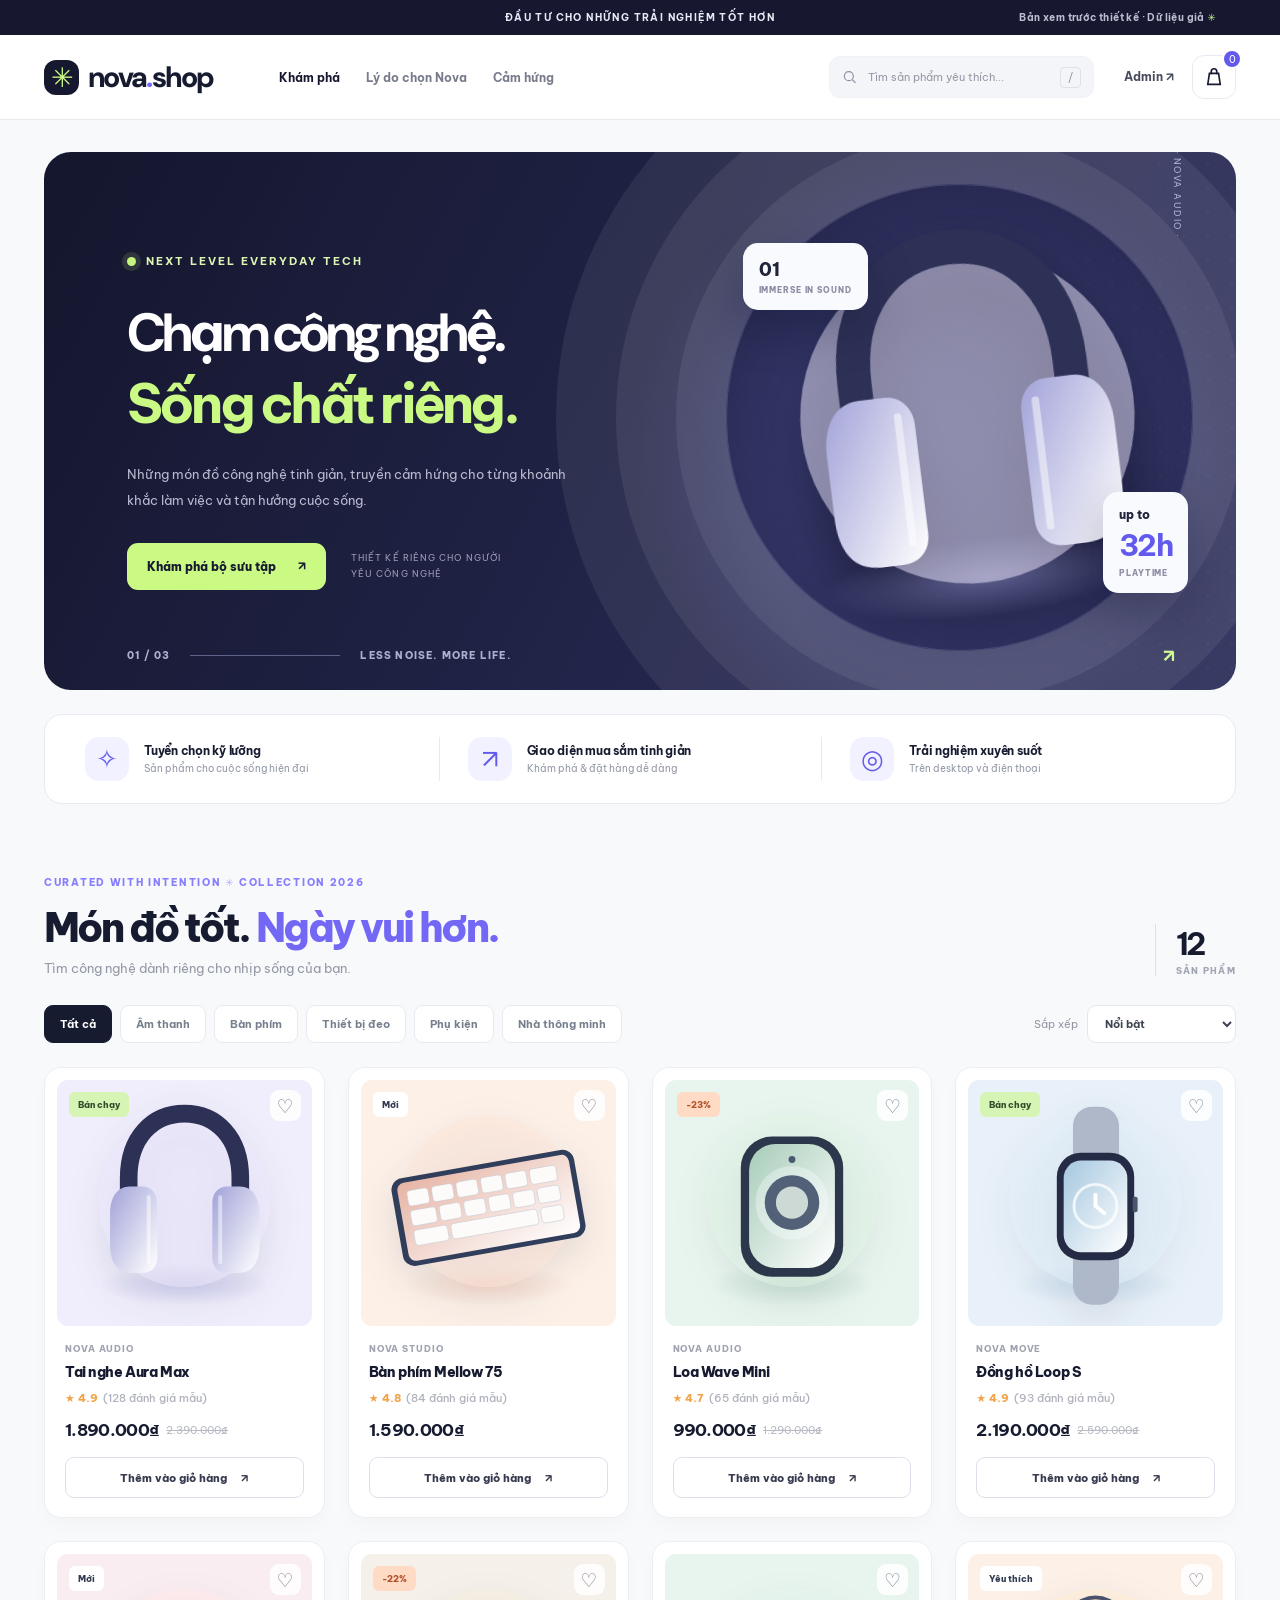
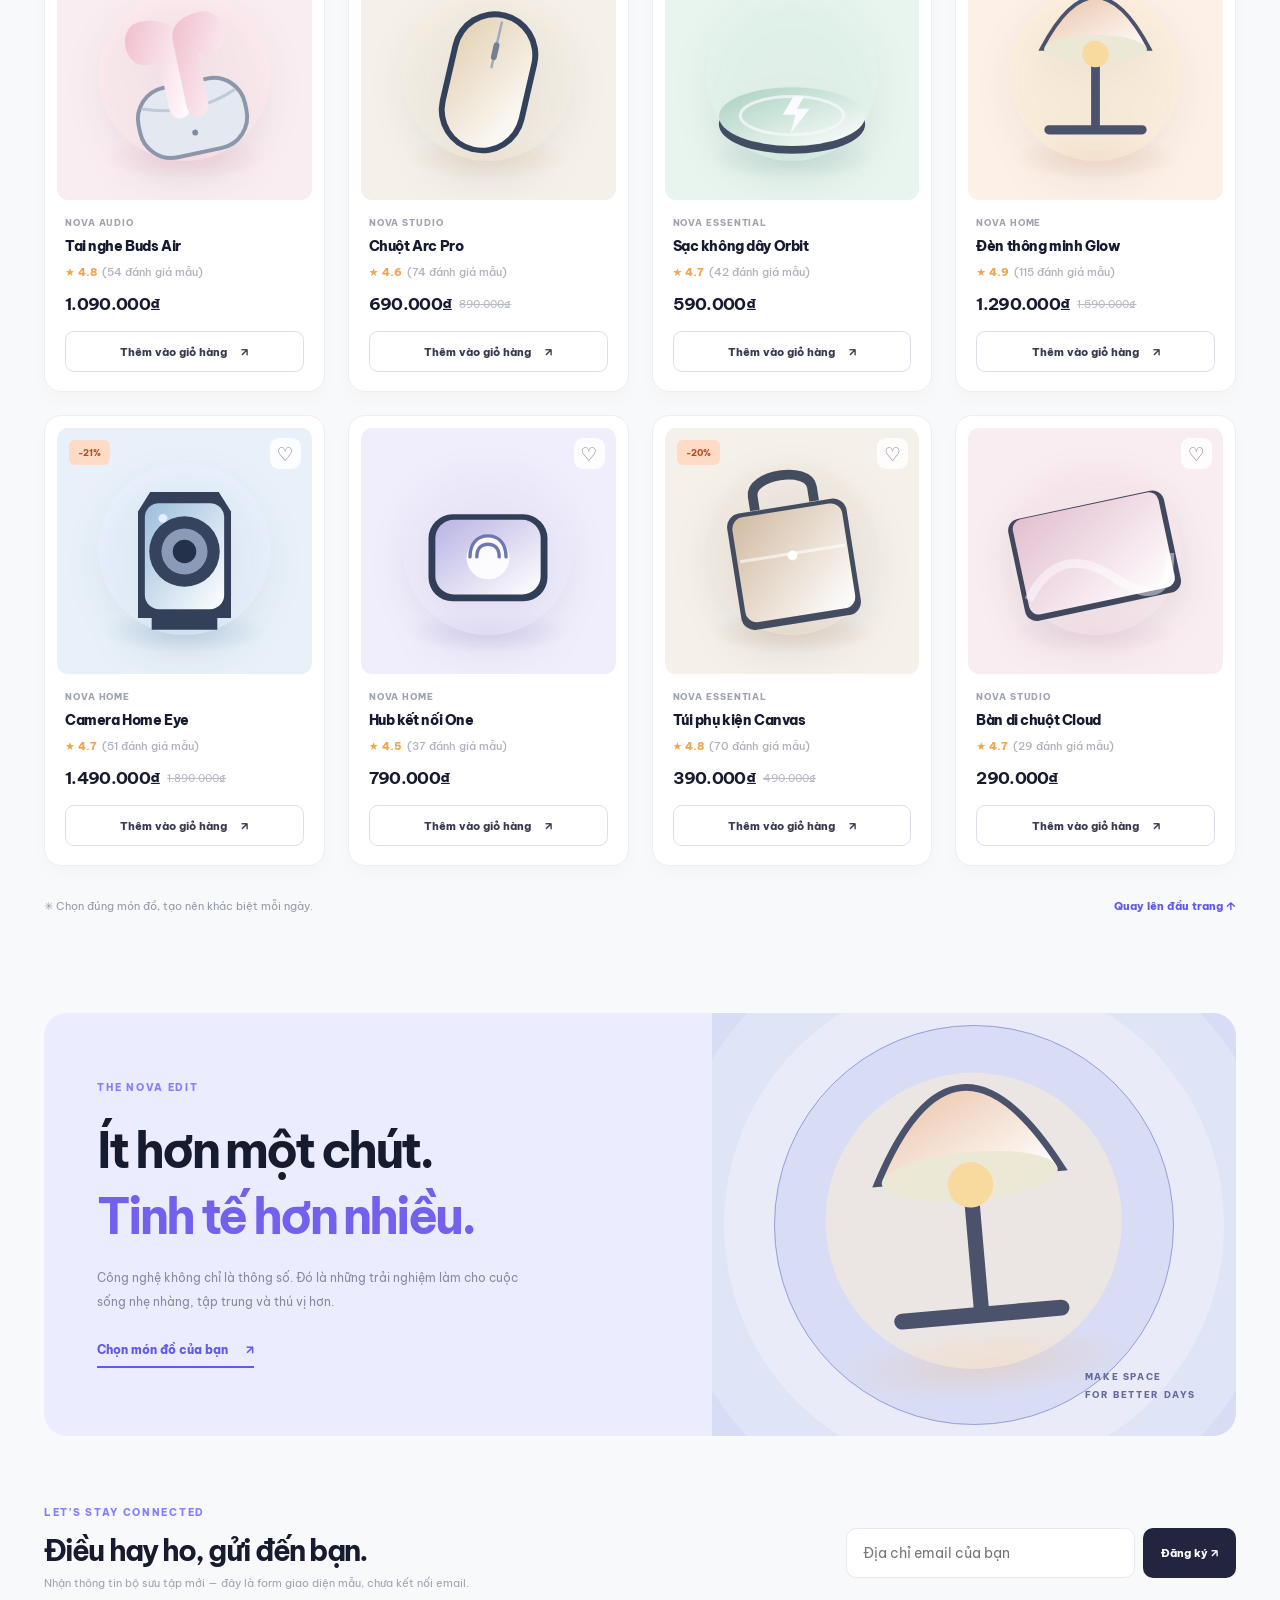
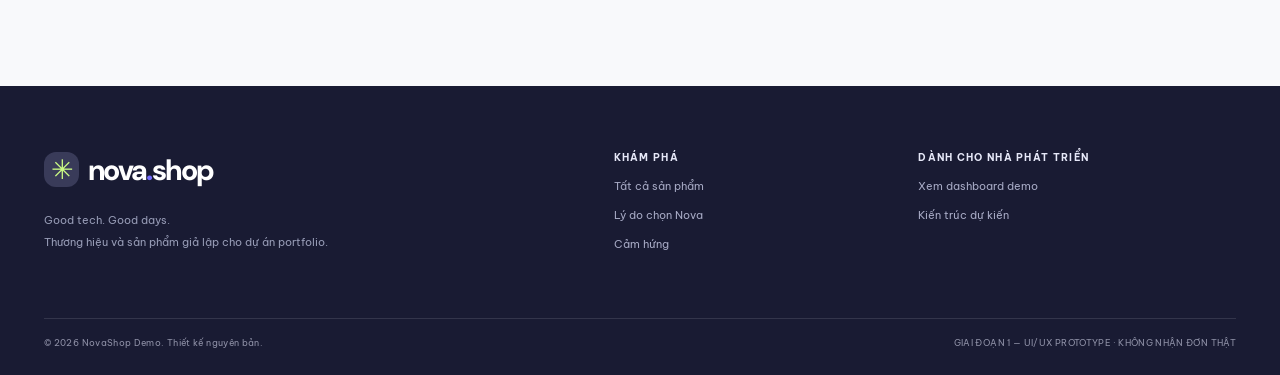
==== commit c2477d22: "feat: publish isolated NovaShop UI prototype for public demo" ====
--- a/index.html
+++ b/index.html
@@ -1,582 +1,37 @@
 <!DOCTYPE html>
-<!--
-	ustora by freshdesignweb.com
-	Twitter: https://twitter.com/freshdesignweb
-	URL: https://www.freshdesignweb.com/ustora/
--->
-<html lang="en">
-  <head>
-    <meta charset="utf-8">
-    <meta http-equiv="X-UA-Compatible" content="IE=edge">
-    <meta name="viewport" content="width=device-width, initial-scale=1">
-    <title>Ustora Demo</title>
-    
-    <!-- Google Fonts -->
-    <link href='http://fonts.googleapis.com/css?family=Titillium+Web:400,200,300,700,600' rel='stylesheet' type='text/css'>
-    <link href='http://fonts.googleapis.com/css?family=Roboto+Condensed:400,700,300' rel='stylesheet' type='text/css'>
-    <link href='http://fonts.googleapis.com/css?family=Raleway:400,100' rel='stylesheet' type='text/css'>
-    
-    <!-- Bootstrap -->
-    <link rel="stylesheet" href="css/bootstrap.min.css">
-    
-    <!-- Font Awesome -->
-    <link rel="stylesheet" href="css/font-awesome.min.css">
-    
-    <!-- Custom CSS -->
-    <link rel="stylesheet" href="css/owl.carousel.css">
-    <link rel="stylesheet" href="style.css">
-    <link rel="stylesheet" href="css/responsive.css">
-
-    <!-- HTML5 shim and Respond.js for IE8 support of HTML5 elements and media queries -->
-    <!-- WARNING: Respond.js doesn't work if you view the page via file:// -->
-    <!--[if lt IE 9]>
-      <script src="https://oss.maxcdn.com/html5shiv/3.7.2/html5shiv.min.js"></script>
-      <script src="https://oss.maxcdn.com/respond/1.4.2/respond.min.js"></script>
-    <![endif]-->
-  </head>
-  <body>
-   
-    <div class="header-area">
-        <div class="container">
-            <div class="row">
-                <div class="col-md-8">
-                    <div class="user-menu">
-                        <ul>
-                            <li><a href="#"><i class="fa fa-user"></i> My Account</a></li>
-                            <li><a href="#"><i class="fa fa-heart"></i> Wishlist</a></li>
-                            <li><a href="cart.html"><i class="fa fa-user"></i> My Cart</a></li>
-                            <li><a href="checkout.html"><i class="fa fa-user"></i> Checkout</a></li>
-                            <li><a href="#"><i class="fa fa-user"></i> Login</a></li>
-                        </ul>
-                    </div>
-                </div>
-                
-                <div class="col-md-4">
-                    <div class="header-right">
-                        <ul class="list-unstyled list-inline">
-                            <li class="dropdown dropdown-small">
-                                <a data-toggle="dropdown" data-hover="dropdown" class="dropdown-toggle" href="#"><span class="key">currency :</span><span class="value">USD </span><b class="caret"></b></a>
-                                <ul class="dropdown-menu">
-                                    <li><a href="#">USD</a></li>
-                                    <li><a href="#">INR</a></li>
-                                    <li><a href="#">GBP</a></li>
-                                </ul>
-                            </li>
-
-                            <li class="dropdown dropdown-small">
-                                <a data-toggle="dropdown" data-hover="dropdown" class="dropdown-toggle" href="#"><span class="key">language :</span><span class="value">English </span><b class="caret"></b></a>
-                                <ul class="dropdown-menu">
-                                    <li><a href="#">English</a></li>
-                                    <li><a href="#">French</a></li>
-                                    <li><a href="#">German</a></li>
-                                </ul>
-                            </li>
-                        </ul>
-                    </div>
-                </div>
-            </div>
-        </div>
-    </div> <!-- End header area -->
-    
-    <div class="site-branding-area">
-        <div class="container">
-            <div class="row">
-                <div class="col-sm-6">
-                    <div class="logo">
-                        <h1><a href="./"><img src="img/vertu.jpg"></a></h1>
-                    </div>
-                </div>
-                
-                <div class="col-sm-6">
-                    <div class="shopping-item">
-                        <a href="cart.html">Cart - <span class="cart-amunt">$100</span> <i class="fa fa-shopping-cart"></i> <span class="product-count">5</span></a>
-                    </div>
-                </div>
-            </div>
-        </div>
-    </div> <!-- End site branding area -->
-    
-    <div class="mainmenu-area">
-        <div class="container">
-            <div class="row">
-                <div class="navbar-header">
-                    <button type="button" class="navbar-toggle" data-toggle="collapse" data-target=".navbar-collapse">
-                        <span class="sr-only">Toggle navigation</span>
-                        <span class="icon-bar"></span>
-                        <span class="icon-bar"></span>
-                        <span class="icon-bar"></span>
-                    </button>
-                </div> 
-                <div class="navbar-collapse collapse">
-                    <ul class="nav navbar-nav">
-                        <li class="active"><a href="index.html">Home</a></li>
-                        <li><a href="shop.html">Shop page</a></li>
-                        <li><a href="single-product.html">Single product</a></li>
-                        <li><a href="cart.html">Cart</a></li>
-                        <li><a href="checkout.html">Checkout</a></li>
-                        <li><a href="#">Category</a></li>
-                        <li><a href="#">Others</a></li>
-                        <li><a href="#">Contact</a></li>
-                    </ul>
-                </div>  
-            </div>
-        </div>
-    </div> <!-- End mainmenu area -->
-    
-    <div class="slider-area">
-        	<!-- Slider -->
-			<div class="block-slider block-slider4">
-				<ul class="" id="bxslider-home4">
-					<li>
-						<img src="img/h4-slide.png" alt="Slide">
-						<div class="caption-group">
-							<h2 class="caption title">
-								iPhone <span class="primary">6 <strong>Plus</strong></span>
-							</h2>
-							<h4 class="caption subtitle">Dual SIM</h4>
-							<a class="caption button-radius" href="#"><span class="icon"></span>Shop now</a>
-						</div>
-					</li>
-					<li><img src="img/h4-slide2.png" alt="Slide">
-						<div class="caption-group">
-							<h2 class="caption title">
-								by one, get one <span class="primary">50% <strong>off</strong></span>
-							</h2>
-							<h4 class="caption subtitle">school supplies & backpacks.*</h4>
-							<a class="caption button-radius" href="#"><span class="icon"></span>Shop now</a>
-						</div>
-					</li>
-					<li><img src="img/h4-slide3.png" alt="Slide">
-						<div class="caption-group">
-							<h2 class="caption title">
-								Apple <span class="primary">Store <strong>Ipod</strong></span>
-							</h2>
-							<h4 class="caption subtitle">Select Item</h4>
-							<a class="caption button-radius" href="#"><span class="icon"></span>Shop now</a>
-						</div>
-					</li>
-					<li><img src="img/h4-slide4.png" alt="Slide">
-						<div class="caption-group">
-						  <h2 class="caption title">
-								Apple <span class="primary">Store <strong>Ipod</strong></span>
-							</h2>
-							<h4 class="caption subtitle">& Phone</h4>
-							<a class="caption button-radius" href="#"><span class="icon"></span>Shop now</a>
-						</div>
-					</li>
-				</ul>
-			</div>
-			<!-- ./Slider -->
-    </div> <!-- End slider area -->
-    
-    <div class="promo-area">
-        <div class="zigzag-bottom"></div>
-        <div class="container">
-            <div class="row">
-                <div class="col-md-3 col-sm-6">
-                    <div class="single-promo promo1">
-                        <i class="fa fa-refresh"></i>
-                        <p>30 Days return</p>
-                    </div>
-                </div>
-                <div class="col-md-3 col-sm-6">
-                    <div class="single-promo promo2">
-                        <i class="fa fa-truck"></i>
-                        <p>Free shipping</p>
-                    </div>
-                </div>
-                <div class="col-md-3 col-sm-6">
-                    <div class="single-promo promo3">
-                        <i class="fa fa-lock"></i>
-                        <p>Secure payments</p>
-                    </div>
-                </div>
-                <div class="col-md-3 col-sm-6">
-                    <div class="single-promo promo4">
-                        <i class="fa fa-gift"></i>
-                        <p>New products</p>
-                    </div>
-                </div>
-            </div>
-        </div>
-    </div> <!-- End promo area -->
-    
-    <div class="maincontent-area">
-        <div class="zigzag-bottom"></div>
-        <div class="container">
-            <div class="row">
-                <div class="col-md-12">
-                    <div class="latest-product">
-                        <h2 class="section-title">Latest Products</h2>
-                        <div class="product-carousel">
-                            <div class="single-product">
-                                <div class="product-f-image">
-                                    <img src="img/product-1.jpg" alt="">
-                                    <div class="product-hover">
-                                        <a href="#" class="add-to-cart-link"><i class="fa fa-shopping-cart"></i> Add to cart</a>
-                                        <a href="single-product.html" class="view-details-link"><i class="fa fa-link"></i> See details</a>
-                                    </div>
-                                </div>
-                                
-                                <h2><a href="single-product.html">Samsung Galaxy s5- 2015</a></h2>
-                                
-                                <div class="product-carousel-price">
-                                    <ins>$700.00</ins> <del>$100.00</del>
-                                </div> 
-                            </div>
-                            <div class="single-product">
-                                <div class="product-f-image">
-                                    <img src="img/product-2.jpg" alt="">
-                                    <div class="product-hover">
-                                        <a href="#" class="add-to-cart-link"><i class="fa fa-shopping-cart"></i> Add to cart</a>
-                                        <a href="single-product.html" class="view-details-link"><i class="fa fa-link"></i> See details</a>
-                                    </div>
-                                </div>
-                                
-                                <h2>Nokia Lumia 1320</h2>
-                                <div class="product-carousel-price">
-                                    <ins>$899.00</ins> <del>$999.00</del>
-                                </div> 
-                            </div>
-                            <div class="single-product">
-                                <div class="product-f-image">
-                                    <img src="img/product-3.jpg" alt="">
-                                    <div class="product-hover">
-                                        <a href="#" class="add-to-cart-link"><i class="fa fa-shopping-cart"></i> Add to cart</a>
-                                        <a href="single-product.html" class="view-details-link"><i class="fa fa-link"></i> See details</a>
-                                    </div>
-                                </div>
-                                
-                                <h2>LG Leon 2015</h2>
-
-                                <div class="product-carousel-price">
-                                    <ins>$400.00</ins> <del>$425.00</del>
-                                </div>                                 
-                            </div>
-                            <div class="single-product">
-                                <div class="product-f-image">
-                                    <img src="img/product-4.jpg" alt="">
-                                    <div class="product-hover">
-                                        <a href="#" class="add-to-cart-link"><i class="fa fa-shopping-cart"></i> Add to cart</a>
-                                        <a href="single-product.html" class="view-details-link"><i class="fa fa-link"></i> See details</a>
-                                    </div>
-                                </div>
-                                
-                                <h2><a href="single-product.html">Sony microsoft</a></h2>
-
-                                <div class="product-carousel-price">
-                                    <ins>$200.00</ins> <del>$225.00</del>
-                                </div>                            
-                            </div>
-                            <div class="single-product">
-                                <div class="product-f-image">
-                                    <img src="img/product-5.jpg" alt="">
-                                    <div class="product-hover">
-                                        <a href="#" class="add-to-cart-link"><i class="fa fa-shopping-cart"></i> Add to cart</a>
-                                        <a href="single-product.html" class="view-details-link"><i class="fa fa-link"></i> See details</a>
-                                    </div>
-                                </div>
-                                
-                                <h2>iPhone 6</h2>
-
-                                <div class="product-carousel-price">
-                                    <ins>$1200.00</ins> <del>$1355.00</del>
-                                </div>                                 
-                            </div>
-                            <div class="single-product">
-                                <div class="product-f-image">
-                                    <img src="img/product-6.jpg" alt="">
-                                    <div class="product-hover">
-                                        <a href="#" class="add-to-cart-link"><i class="fa fa-shopping-cart"></i> Add to cart</a>
-                                        <a href="single-product.html" class="view-details-link"><i class="fa fa-link"></i> See details</a>
-                                    </div>
-                                </div>
-                                
-                                <h2><a href="single-product.html">Samsung gallaxy note 4</a></h2>
-
-                                <div class="product-carousel-price">
-                                    <ins>$400.00</ins>
-                                </div>                            
-                            </div>
-                        </div>
-                    </div>
-                </div>
-            </div>
-        </div>
-    </div> <!-- End main content area -->
-    
-    <div class="brands-area">
-        <div class="zigzag-bottom"></div>
-        <div class="container">
-            <div class="row">
-                <div class="col-md-12">
-                    <div class="brand-wrapper">
-                        <div class="brand-list">
-                            <img src="img/brand1.png" alt="">
-                            <img src="img/brand2.png" alt="">
-                            <img src="img/brand3.png" alt="">
-                            <img src="img/brand4.png" alt="">
-                            <img src="img/brand5.png" alt="">
-                            <img src="img/brand6.png" alt="">
-                            <img src="img/brand1.png" alt="">
-                            <img src="img/brand2.png" alt="">                            
-                        </div>
-                    </div>
-                </div>
-            </div>
-        </div>
-    </div> <!-- End brands area -->
-    
-    <div class="product-widget-area">
-        <div class="zigzag-bottom"></div>
-        <div class="container">
-            <div class="row">
-                <div class="col-md-4">
-                    <div class="single-product-widget">
-                        <h2 class="product-wid-title">Top Sellers</h2>
-                        <a href="" class="wid-view-more">View All</a>
-                        <div class="single-wid-product">
-                            <a href="single-product.html"><img src="img/product-thumb-1.jpg" alt="" class="product-thumb"></a>
-                            <h2><a href="single-product.html">Sony Smart TV - 2015</a></h2>
-                            <div class="product-wid-rating">
-                                <i class="fa fa-star"></i>
-                                <i class="fa fa-star"></i>
-                                <i class="fa fa-star"></i>
-                                <i class="fa fa-star"></i>
-                                <i class="fa fa-star"></i>
-                            </div>
-                            <div class="product-wid-price">
-                                <ins>$400.00</ins> <del>$425.00</del>
-                            </div>                            
-                        </div>
-                        <div class="single-wid-product">
-                            <a href="single-product.html"><img src="img/product-thumb-2.jpg" alt="" class="product-thumb"></a>
-                            <h2><a href="single-product.html">Apple new mac book 2015</a></h2>
-                            <div class="product-wid-rating">
-                                <i class="fa fa-star"></i>
-                                <i class="fa fa-star"></i>
-                                <i class="fa fa-star"></i>
-                                <i class="fa fa-star"></i>
-                                <i class="fa fa-star"></i>
-                            </div>
-                            <div class="product-wid-price">
-                                <ins>$400.00</ins> <del>$425.00</del>
-                            </div>                            
-                        </div>
-                        <div class="single-wid-product">
-                            <a href="single-product.html"><img src="img/product-thumb-3.jpg" alt="" class="product-thumb"></a>
-                            <h2><a href="single-product.html">Apple new i phone 6</a></h2>
-                            <div class="product-wid-rating">
-                                <i class="fa fa-star"></i>
-                                <i class="fa fa-star"></i>
-                                <i class="fa fa-star"></i>
-                                <i class="fa fa-star"></i>
-                                <i class="fa fa-star"></i>
-                            </div>
-                            <div class="product-wid-price">
-                                <ins>$400.00</ins> <del>$425.00</del>
-                            </div>                            
-                        </div>
-                    </div>
-                </div>
-                <div class="col-md-4">
-                    <div class="single-product-widget">
-                        <h2 class="product-wid-title">Recently Viewed</h2>
-                        <a href="#" class="wid-view-more">View All</a>
-                        <div class="single-wid-product">
-                            <a href="single-product.html"><img src="img/product-thumb-4.jpg" alt="" class="product-thumb"></a>
-                            <h2><a href="single-product.html">Sony playstation microsoft</a></h2>
-                            <div class="product-wid-rating">
-                                <i class="fa fa-star"></i>
-                                <i class="fa fa-star"></i>
-                                <i class="fa fa-star"></i>
-                                <i class="fa fa-star"></i>
-                                <i class="fa fa-star"></i>
-                            </div>
-                            <div class="product-wid-price">
-                                <ins>$400.00</ins> <del>$425.00</del>
-                            </div>                            
-                        </div>
-                        <div class="single-wid-product">
-                            <a href="single-product.html"><img src="img/product-thumb-1.jpg" alt="" class="product-thumb"></a>
-                            <h2><a href="single-product.html">Sony Smart Air Condtion</a></h2>
-                            <div class="product-wid-rating">
-                                <i class="fa fa-star"></i>
-                                <i class="fa fa-star"></i>
-                                <i class="fa fa-star"></i>
-                                <i class="fa fa-star"></i>
-                                <i class="fa fa-star"></i>
-                            </div>
-                            <div class="product-wid-price">
-                                <ins>$400.00</ins> <del>$425.00</del>
-                            </div>                            
-                        </div>
-                        <div class="single-wid-product">
-                            <a href="single-product.html"><img src="img/product-thumb-2.jpg" alt="" class="product-thumb"></a>
-                            <h2><a href="single-product.html">Samsung gallaxy note 4</a></h2>
-                            <div class="product-wid-rating">
-                                <i class="fa fa-star"></i>
-                                <i class="fa fa-star"></i>
-                                <i class="fa fa-star"></i>
-                                <i class="fa fa-star"></i>
-                                <i class="fa fa-star"></i>
-                            </div>
-                            <div class="product-wid-price">
-                                <ins>$400.00</ins> <del>$425.00</del>
-                            </div>                            
-                        </div>
-                    </div>
-                </div>
-                <div class="col-md-4">
-                    <div class="single-product-widget">
-                        <h2 class="product-wid-title">Top New</h2>
-                        <a href="#" class="wid-view-more">View All</a>
-                        <div class="single-wid-product">
-                            <a href="single-product.html"><img src="img/product-thumb-3.jpg" alt="" class="product-thumb"></a>
-                            <h2><a href="single-product.html">Apple new i phone 6</a></h2>
-                            <div class="product-wid-rating">
-                                <i class="fa fa-star"></i>
-                                <i class="fa fa-star"></i>
-                                <i class="fa fa-star"></i>
-                                <i class="fa fa-star"></i>
-                                <i class="fa fa-star"></i>
-                            </div>
-                            <div class="product-wid-price">
-                                <ins>$400.00</ins> <del>$425.00</del>
-                            </div>                            
-                        </div>
-                        <div class="single-wid-product">
-                            <a href="single-product.html"><img src="img/product-thumb-4.jpg" alt="" class="product-thumb"></a>
-                            <h2><a href="single-product.html">Samsung gallaxy note 4</a></h2>
-                            <div class="product-wid-rating">
-                                <i class="fa fa-star"></i>
-                                <i class="fa fa-star"></i>
-                                <i class="fa fa-star"></i>
-                                <i class="fa fa-star"></i>
-                                <i class="fa fa-star"></i>
-                            </div>
-                            <div class="product-wid-price">
-                                <ins>$400.00</ins> <del>$425.00</del>
-                            </div>                            
-                        </div>
-                        <div class="single-wid-product">
-                            <a href="single-product.html"><img src="img/product-thumb-1.jpg" alt="" class="product-thumb"></a>
-                            <h2><a href="single-product.html">Sony playstation microsoft</a></h2>
-                            <div class="product-wid-rating">
-                                <i class="fa fa-star"></i>
-                                <i class="fa fa-star"></i>
-                                <i class="fa fa-star"></i>
-                                <i class="fa fa-star"></i>
-                                <i class="fa fa-star"></i>
-                            </div>
-                            <div class="product-wid-price">
-                                <ins>$400.00</ins> <del>$425.00</del>
-                            </div>                            
-                        </div>
-                    </div>
-                </div>
-            </div>
-        </div>
-    </div> <!-- End product widget area -->
-    
-    <div class="footer-top-area">
-        <div class="zigzag-bottom"></div>
-        <div class="container">
-            <div class="row">
-                <div class="col-md-3 col-sm-6">
-                    <div class="footer-about-us">
-                        <h2>u<span>Stora</span></h2>
-                        <p>Lorem ipsum dolor sit amet, consectetur adipisicing elit. Perferendis sunt id doloribus vero quam laborum quas alias dolores blanditiis iusto consequatur, modi aliquid eveniet eligendi iure eaque ipsam iste, pariatur omnis sint! Suscipit, debitis, quisquam. Laborum commodi veritatis magni at?</p>
-                        <div class="footer-social">
-                            <a href="#" target="_blank"><i class="fa fa-facebook"></i></a>
-                            <a href="#" target="_blank"><i class="fa fa-twitter"></i></a>
-                            <a href="#" target="_blank"><i class="fa fa-youtube"></i></a>
-                            <a href="#" target="_blank"><i class="fa fa-linkedin"></i></a>
-                        </div>
-                    </div>
-                </div>
-                
-                <div class="col-md-3 col-sm-6">
-                    <div class="footer-menu">
-                        <h2 class="footer-wid-title">User Navigation </h2>
-                        <ul>
-                            <li><a href="#">My account</a></li>
-                            <li><a href="#">Order history</a></li>
-                            <li><a href="#">Wishlist</a></li>
-                            <li><a href="#">Vendor contact</a></li>
-                            <li><a href="#">Front page</a></li>
-                        </ul>                        
-                    </div>
-                </div>
-                
-                <div class="col-md-3 col-sm-6">
-                    <div class="footer-menu">
-                        <h2 class="footer-wid-title">Categories</h2>
-                        <ul>
-                            <li><a href="#">Mobile Phone</a></li>
-                            <li><a href="#">Home accesseries</a></li>
-                            <li><a href="#">LED TV</a></li>
-                            <li><a href="#">Computer</a></li>
-                            <li><a href="#">Gadets</a></li>
-                        </ul>                        
-                    </div>
-                </div>
-                
-                <div class="col-md-3 col-sm-6">
-                    <div class="footer-newsletter">
-                        <h2 class="footer-wid-title">Newsletter</h2>
-                        <p>Sign up to our newsletter and get exclusive deals you wont find anywhere else straight to your inbox!</p>
-                        <div class="newsletter-form">
-                            <form action="#">
-                                <input type="email" placeholder="Type your email">
-                                <input type="submit" value="Subscribe">
-                            </form>
-                        </div>
-                    </div>
-                </div>
-            </div>
-        </div>
-    </div> <!-- End footer top area -->
-    
-    <div class="footer-bottom-area">
-        <div class="container">
-            <div class="row">
-                <div class="col-md-8">
-                    <div class="copyright">
-                        <p>&copy; 2015 uCommerce. All Rights Reserved. </p>
-                    </div>
-                </div>
-                
-                <div class="col-md-4">
-                    <div class="footer-card-icon">
-                        <i class="fa fa-cc-discover"></i>
-                        <i class="fa fa-cc-mastercard"></i>
-                        <i class="fa fa-cc-paypal"></i>
-                        <i class="fa fa-cc-visa"></i>
-                    </div>
-                </div>
-            </div>
-        </div>
-    </div> <!-- End footer bottom area -->
-   
-    <!-- Latest jQuery form server -->
-    <script src="https://code.jquery.com/jquery.min.js"></script>
-    
-    <!-- Bootstrap JS form CDN -->
-    <script src="http://maxcdn.bootstrapcdn.com/bootstrap/3.2.0/js/bootstrap.min.js"></script>
-    
-    <!-- jQuery sticky menu -->
-    <script src="js/owl.carousel.min.js"></script>
-    <script src="js/jquery.sticky.js"></script>
-    
-    <!-- jQuery easing -->
-    <script src="js/jquery.easing.1.3.min.js"></script>
-    
-    <!-- Main Script -->
-    <script src="js/main.js"></script>
-    
-    <!-- Slider -->
-    <script type="text/javascript" src="js/bxslider.min.js"></script>
-	<script type="text/javascript" src="js/script.slider.js"></script>
-  </body>
-</html>+<html lang="vi">
+<head>
+  <meta charset="UTF-8"><meta name="viewport" content="width=device-width,initial-scale=1"><meta name="theme-color" content="#11162d">
+  <meta name="description" content="NovaShop — bản thiết kế giao diện thương mại điện tử hiện đại dành cho thiết bị và phụ kiện công nghệ.">
+  <title>NovaShop — Công nghệ theo chất riêng</title>
+  <link rel="icon" href="assets/brand.svg" type="image/svg+xml"><link rel="stylesheet" href="styles.css">
+  <script defer src="design-data.js"></script><script defer src="store.js"></script>
+</head>
+<body>
+<div class="announcement"><span>ĐẦU TƯ CHO NHỮNG TRẢI NGHIỆM TỐT HƠN</span><span class="announcement-right">Bản xem trước thiết kế · Dữ liệu giả <span aria-hidden="true">✳</span></span></div>
+<header class="header" id="top"><div class="shell header-inner">
+  <a class="brand" href="./index.html" aria-label="NovaShop, trang chủ"><span class="brand-star">✳</span><span>nova<span class="brand-accent">.</span>shop</span></a>
+  <nav class="main-nav" aria-label="Điều hướng chính"><a class="nav-active" href="#products">Khám phá</a><a href="#features">Lý do chọn Nova</a><a href="#journal">Cảm hứng</a></nav>
+  <label class="search-box"><svg viewBox="0 0 24 24" width="20" height="20" fill="none" stroke="currentColor" stroke-width="1.8"><circle cx="10.7" cy="10.7" r="7"/><path d="m16 16 5 5"/></svg><input id="search" type="search" placeholder="Tìm sản phẩm yêu thích..." aria-label="Tìm kiếm sản phẩm"><span class="search-shortcut">/</span></label>
+  <div class="header-actions"><a class="admin-entry" href="admin.html" title="Xem bản thiết kế trang quản trị">Admin ↗</a><button class="icon-button" id="cart-toggle" aria-label="Mở giỏ hàng"><svg viewBox="0 0 24 24" fill="none" stroke="currentColor" stroke-width="1.8" width="22" height="22"><path d="M7 8h10l1.8 12H5.2L7 8Z"/><path d="M9 9V6a3 3 0 0 1 6 0v3"/></svg><span id="cart-count" class="cart-count">0</span></button></div>
+</div></header>
+<main>
+<section class="hero shell" aria-labelledby="hero-title"><div class="hero-panel">
+ <div class="hero-content"><span class="hero-topline"><i></i> NEXT LEVEL EVERYDAY TECH</span><h1 id="hero-title">Chạm công nghệ.<br><em>Sống chất riêng.</em></h1><p>Những món đồ công nghệ tinh giản, truyền cảm hứng cho từng khoảnh khắc làm việc và tận hưởng cuộc sống.</p>
+ <div class="hero-actions"><a class="button button-light" href="#products">Khám phá bộ sưu tập <span>↗</span></a><span class="hero-caption">THIẾT KẾ RIÊNG CHO NGƯỜI YÊU CÔNG NGHỆ</span></div></div>
+ <div class="hero-visual" aria-hidden="true"><div class="hero-halo"></div><div class="hero-circle-text">NEW GENERATION SOUND · NOVA AUDIO ·</div><img src="assets/headphones.svg" alt=""><div class="hero-float top">01 <span>IMMERSE IN SOUND</span></div><div class="hero-float bottom">up to <strong>32h</strong> <span>PLAYTIME</span></div></div>
+ <div class="hero-bottom"><span>01 / 03</span><span class="hero-line"></span><span>LESS NOISE. MORE LIFE.</span><span>↗</span></div></div></section>
+<section class="trust-strip shell" id="features" aria-label="Cam kết dịch vụ"><div><span class="trust-icon">✧</span><span><strong>Tuyển chọn kỹ lưỡng</strong><small>Sản phẩm cho cuộc sống hiện đại</small></span></div><div><span class="trust-icon">↗</span><span><strong>Giao diện mua sắm tinh giản</strong><small>Khám phá & đặt hàng dễ dàng</small></span></div><div><span class="trust-icon">◎</span><span><strong>Trải nghiệm xuyên suốt</strong><small>Trên desktop và điện thoại</small></span></div></section>
+<section class="catalog shell" id="products" aria-labelledby="products-heading"><div class="section-overline">CURATED WITH INTENTION <span>✳</span> COLLECTION 2026</div><div class="section-heading"><div><h2 id="products-heading">Món đồ tốt. <em>Ngày vui hơn.</em></h2><p>Tìm công nghệ dành riêng cho nhịp sống của bạn.</p></div><div class="product-counter"><strong id="result-count">12</strong><span>SẢN PHẨM</span></div></div>
+<div class="catalog-tools"><div class="category-scroll" id="category-filters" aria-label="Lọc danh mục"></div><label class="sort-control">Sắp xếp <select id="sort-select" aria-label="Sắp xếp sản phẩm"><option value="featured">Nổi bật</option><option value="price-asc">Giá: thấp đến cao</option><option value="price-desc">Giá: cao đến thấp</option><option value="rating">Đánh giá cao</option></select></label></div>
+<div class="products-grid" id="products-grid" aria-live="polite"></div><div class="catalog-footer"><span>✳ Chọn đúng món đồ, tạo nên khác biệt mỗi ngày.</span><a href="#top">Quay lên đầu trang ↑</a></div></section>
+<section class="editorial shell" id="journal"><div class="editorial-content"><div class="section-overline">THE NOVA EDIT</div><h2>Ít hơn một chút.<br><em>Tinh tế hơn nhiều.</em></h2><p>Công nghệ không chỉ là thông số. Đó là những trải nghiệm làm cho cuộc sống nhẹ nhàng, tập trung và thú vị hơn.</p><a class="text-cta" href="#products">Chọn món đồ của bạn <span>↗</span></a></div><div class="editorial-visual"><div class="editorial-orbit"></div><img src="assets/lamp.svg" alt="Minh họa đèn thông minh Glow"><span>MAKE SPACE<br>FOR BETTER DAYS</span></div></section>
+<section class="newsletter shell"><div><div class="section-overline">LET'S STAY CONNECTED</div><h2>Điều hay ho, gửi đến bạn.</h2><p>Nhận thông tin bộ sưu tập mới — đây là form giao diện mẫu, chưa kết nối email.</p></div><form id="newsletter-form"><label class="sr-only" for="newsletter-email">Email</label><input id="newsletter-email" type="email" required placeholder="Địa chỉ email của bạn"><button type="submit">Đăng ký ↗</button><p id="newsletter-message" role="status"></p></form></section>
+</main>
+<footer class="footer"><div class="shell footer-main"><div><a class="brand brand-footer" href="#top"><span class="brand-star">✳</span><span>nova<span class="brand-accent">.</span>shop</span></a><p>Good tech. Good days.<br>Thương hiệu và sản phẩm giả lập cho dự án portfolio.</p></div><div><strong>KHÁM PHÁ</strong><a href="#products">Tất cả sản phẩm</a><a href="#features">Lý do chọn Nova</a><a href="#journal">Cảm hứng</a></div><div><strong>DÀNH CHO NHÀ PHÁT TRIỂN</strong><a href="admin.html">Xem dashboard demo</a><a href="docs/KIEN_TRUC_HE_THONG.md">Kiến trúc dự kiến</a></div></div><div class="shell footer-bottom"><span>© 2026 NovaShop Demo. Thiết kế nguyên bản.</span><span>GIAI ĐOẠN 1 — UI/UX PROTOTYPE · KHÔNG NHẬN ĐƠN THẬT</span></div></footer>
+<div class="overlay" id="overlay" hidden></div>
+<aside class="cart-drawer" id="cart-drawer" role="dialog" aria-modal="true" aria-labelledby="cart-title" hidden><div class="drawer-head"><div><span>YOUR SELECTION</span><h2 id="cart-title">Giỏ hàng <i id="drawer-count">0</i></h2></div><button type="button" class="close-button" data-close aria-label="Đóng giỏ hàng">×</button></div><div id="cart-items" class="cart-items"></div><div class="cart-foot"><div class="cart-subtotal"><span>Tạm tính</span><strong id="cart-subtotal">0₫</strong></div><p>Chỉ mô phỏng mua sắm, chưa tạo giao dịch thực tế.</p><button class="button button-primary full" id="checkout-open">Tiến hành đặt hàng <span>↗</span></button></div></aside>
+<dialog class="product-modal" id="product-modal" aria-label="Chi tiết sản phẩm"><button type="button" class="close-button modal-close" data-modal-close aria-label="Đóng chi tiết">×</button><div id="product-modal-body"></div></dialog>
+<dialog class="checkout-modal" id="checkout-modal" aria-labelledby="checkout-title"><div class="checkout-header"><div class="section-overline">DEMO CHECKOUT</div><h2 id="checkout-title">Thông tin đặt hàng</h2><p>Đơn hàng chỉ lưu trong trình duyệt của bạn, không gửi đến cửa hàng thật.</p></div><form id="checkout-form"><div class="form-group"><label>Họ và tên *</label><input name="name" required maxlength="80" placeholder="Khách hàng Demo"></div><div class="form-group"><label>Số điện thoại *</label><input name="phone" required minlength="9" maxlength="15" placeholder="0900000000"></div><div class="form-group"><label>Địa chỉ giao hàng giả lập *</label><input name="address" required maxlength="180" placeholder="123 Đường Mẫu, Quận Demo"></div><div class="form-group"><label>Ghi chú</label><textarea name="note" maxlength="300" rows="2" placeholder="Ví dụ: Giao giờ hành chính"></textarea></div><div class="checkout-total"><span>Tổng tiền giả lập</span><strong id="checkout-total">0₫</strong></div><div class="checkout-actions"><button type="button" class="button button-quiet" id="checkout-cancel">Quay lại</button><button type="submit" class="button button-primary">Tạo đơn demo ↗</button></div><p id="checkout-msg" role="status"></p></form></dialog>
+<div class="toast" id="toast" role="status" aria-live="polite"></div>
+</body></html>
--- a/styles.css
+++ b/styles.css
@@ -0,0 +1,11 @@
+@import url('https://fonts.googleapis.com/css2?family=Be+Vietnam+Pro:wght@400;500;600;700;800&family=DM+Sans:wght@400;500;600;700;800&display=swap');
+:root{--ink:#171b30;--muted:#7c8293;--line:#e8eaf0;--body:#f8f9fb;--white:#fff;--primary:#6259ed;--dark:#16182f;--lime:#cafa84;--radius:20px;--shadow:0 24px 70px rgba(37,40,77,.07);font-family:'Be Vietnam Pro','DM Sans',system-ui,sans-serif}*{box-sizing:border-box}html{scroll-behavior:smooth}body{margin:0;color:var(--ink);background:var(--body);font-size:14px;-webkit-font-smoothing:antialiased}button,input,textarea,select{font:inherit}button{cursor:pointer}button:disabled{opacity:.45;cursor:not-allowed}a{color:inherit;text-decoration:none}h1,h2,h3,p{margin-top:0}h1,h2,h3{letter-spacing:-.065em}img{max-width:100%}[hidden]{display:none!important}.shell{width:min(1300px,calc(100% - 88px));margin-inline:auto}.sr-only{position:absolute!important;width:1px;height:1px;overflow:hidden;clip:rect(0,0,0,0)}.announcement{height:35px;background:#171830;color:#e9eaf6;display:flex;align-items:center;justify-content:center;font-size:10px;font-weight:700;letter-spacing:.14em;position:relative}.announcement-right{position:absolute;right:5%;font-size:10px;letter-spacing:.04em;color:#bbbdd2}.announcement-right span{color:var(--lime)}.header{height:85px;background:rgba(255,255,255,.97);border-bottom:1px solid var(--line);position:sticky;top:0;z-index:50;backdrop-filter:blur(12px)}.header-inner{height:100%;display:flex;gap:30px;align-items:center}.brand{display:inline-flex;align-items:center;gap:9px;font-family:'DM Sans',sans-serif;font-size:29px;font-weight:800;letter-spacing:-1.7px;white-space:nowrap}.brand-star{display:inline-grid;place-items:center;width:35px;height:35px;background:var(--dark);border-radius:12px;color:var(--lime);font-size:27px;font-weight:400}.brand-accent{color:#746cff}.main-nav{display:flex;gap:26px;align-items:center;margin-left:35px;white-space:nowrap}.main-nav a{color:#777b8a;font-size:12px;font-weight:700;transition:color .2s}.main-nav a:hover,.main-nav .nav-active{color:var(--dark)}.search-box{height:42px;background:#f4f5f9;border:1px solid #f1f2f6;border-radius:11px;display:flex;align-items:center;gap:9px;padding:0 12px;color:#8b91a2;margin-left:auto;min-width:190px;width:265px}.search-box input{background:transparent;border:0;outline:0;min-width:0;width:100%;font-size:11px;color:var(--ink)}.search-box input::placeholder{color:#9498a5}.search-shortcut{border:1px solid #dfe1e8;border-radius:4px;font-size:10px;padding:3px 7px}.header-actions{display:flex;align-items:center;gap:18px}.admin-entry{font-size:12px;font-weight:700;color:#494c5c;white-space:nowrap}.admin-entry:hover{color:var(--primary)}.icon-button{position:relative;width:44px;height:44px;border-radius:12px;border:1px solid #e8e9f0;background:#fff;display:grid;place-items:center;color:var(--ink)}.cart-count{position:absolute;right:-7px;top:-7px;min-width:20px;height:20px;display:grid;place-items:center;background:var(--primary);color:white;font-size:10px;border:2px solid white;border-radius:50%;padding-inline:3px}.hero{padding-top:32px}.hero-panel{min-height:530px;border-radius:27px;background:radial-gradient(circle at 75% 55%,#434781 0%,transparent 32%),linear-gradient(118deg,#15172f 3%,#24264d 64%,#2b2c59);color:white;position:relative;display:grid;grid-template-columns:1.1fr .9fr;overflow:hidden}.hero-panel::before{content:'';position:absolute;inset:0;background-image:radial-gradient(#9d9cce 1px, transparent 1px);background-size:24px 24px;opacity:.08;mask-image:linear-gradient(90deg,transparent 48%,black 100%)}.hero-content{position:relative;z-index:2;padding:102px 0 100px 83px}.hero-topline{color:#ddf6b2;letter-spacing:.18em;font-size:11px;font-weight:700;display:flex;align-items:center;gap:10px}.hero-topline i{width:9px;height:9px;background:#c6f47f;border-radius:50%;box-shadow:0 0 0 5px #c6f47f22}.hero-content h1{font-family:'DM Sans','Be Vietnam Pro',sans-serif;font-size:clamp(42px,4.2vw,67px);font-weight:700;line-height:1.31;margin:30px 0 20px;letter-spacing:-.07em}.hero-content h1 em{font-family:'Be Vietnam Pro',sans-serif;font-style:normal;color:var(--lime);font-weight:700}.hero-content p{font-size:13px;line-height:2;color:#b9bcd0;max-width:470px}.hero-actions{display:flex;align-items:center;gap:25px;margin-top:30px}.button{min-height:47px;border:0;border-radius:11px;padding:13px 20px;font-size:12px;font-weight:800;display:inline-flex;align-items:center;justify-content:center;gap:22px;white-space:nowrap;transition:transform .2s,background .2s}.button:hover{transform:translateY(-2px)}.button-light{color:#171a30;background:var(--lime)}.button-primary{background:var(--primary);color:white}.button-primary:hover{background:#5149da}.button-quiet{background:#f1f2f8;color:#44485d}.button.small{min-height:37px;padding:10px 14px;font-size:11px}.button.full{width:100%}.hero-caption{font-size:9px;letter-spacing:.12em;color:#9b9db7;line-height:1.8;max-width:160px}.hero-visual{position:relative;z-index:1;display:flex;align-items:center;justify-content:center;min-width:0}.hero-halo{position:absolute;left:5%;top:6%;width:87%;aspect-ratio:1;border:1px solid #878bb350;border-radius:50%;box-shadow:0 0 0 50px #fff1,0 0 0 110px #fff1,0 0 0 170px #fff1}.hero-visual>img{position:relative;width:min(460px,85%);filter:drop-shadow(2px 30px 30px #0a0a20aa);transform:rotate(-7deg);z-index:1}.hero-circle-text{position:absolute;right:10%;top:16%;color:#abb2dd;font-size:9px;letter-spacing:.17em;transform:rotate(90deg);transform-origin:right top}.hero-float{position:absolute;z-index:4;background:#f9fafe;color:#20243b;border-radius:15px;box-shadow:0 18px 45px #090b2544;padding:15px 16px;font-weight:800;font-size:18px;display:grid;gap:4px}.hero-float span{font-size:8px;letter-spacing:.11em;color:#8b8ca2;font-weight:800}.hero-float.top{left:8%;top:17%}.hero-float.bottom{right:9%;bottom:18%;font-size:12px}.hero-float.bottom strong{font-size:30px;color:var(--primary);letter-spacing:-.06em}.hero-bottom{position:absolute;bottom:22px;left:83px;right:60px;display:flex;align-items:center;gap:20px;font-size:10px;font-weight:800;letter-spacing:.12em;color:#adb0ce}.hero-line{height:1px;max-width:150px;width:20%;background:#5d6288}.hero-bottom span:last-child{margin-left:auto;font-size:18px;color:var(--lime)}.trust-strip{display:grid;grid-template-columns:repeat(3,1fr);margin-top:24px;margin-bottom:72px;border:1px solid var(--line);border-radius:18px;background:white;padding:22px 30px;gap:18px}.trust-strip>div{display:flex;align-items:center;gap:15px;padding-left:10px}.trust-strip>div:not(:last-child){border-right:1px solid var(--line)}.trust-icon{width:44px;height:44px;border-radius:14px;background:#f2f1ff;color:var(--primary);display:grid;place-items:center;font-size:26px}.trust-strip strong{display:block;font-size:12px;letter-spacing:-.02em;margin-bottom:4px}.trust-strip small{display:block;font-size:10px;color:#9398a7}.section-overline{font-size:10px;letter-spacing:.17em;color:#877eff;font-weight:800}.section-overline span{color:#b2acff}.section-heading{display:flex;align-items:end;justify-content:space-between;margin:13px 0 29px;gap:22px}.section-heading h2{font-size:clamp(29px,3.1vw,44px);line-height:1.3;margin:0 0 7px;font-weight:800}.section-heading h2 em{color:#7367f5;font-style:normal}.section-heading p{font-size:13px;color:#9298a4;margin:0}.product-counter{border-left:1px solid #dde0e8;padding-left:20px;display:flex;flex-direction:column;gap:2px}.product-counter strong{font-size:31px;letter-spacing:-.08em}.product-counter span{font-size:9px;letter-spacing:.14em;color:#a2a5b4;font-weight:800}.catalog-tools{display:flex;justify-content:space-between;gap:16px;margin-bottom:24px;align-items:center}.category-scroll{display:flex;flex-wrap:wrap;gap:8px}.category-button{border:1px solid #e9eaf1;background:#fff;border-radius:9px;padding:11px 15px;color:#777f8d;font-size:11px;font-weight:700;transition:all .2s}.category-button:hover{color:var(--primary)}.category-button.active{background:var(--ink);color:white;border-color:var(--ink)}.sort-control{white-space:nowrap;font-size:11px;color:#9296a3}.sort-control select{border:1px solid #e5e7ee;border-radius:9px;padding:10px 13px;margin-left:6px;background:white;color:#3e4351;max-width:180px;font-weight:700}.products-grid{display:grid;grid-template-columns:repeat(4,minmax(0,1fr));gap:23px}.product-card{background:white;border:1px solid #edeef2;border-radius:17px;padding:12px 12px 19px;box-shadow:0 9px 18px #15183305;transition:transform .25s,box-shadow .25s;min-width:0}.product-card:hover{transform:translateY(-6px);box-shadow:var(--shadow)}.product-image{height:246px;border-radius:11px;position:relative;overflow:hidden;display:flex;align-items:center;justify-content:center;cursor:pointer}.tone-lavender{background:#f0eefc}.tone-peach{background:#fcf0e7}.tone-mint{background:#e8f5ee}.tone-sky{background:#e8f1f9}.tone-rose{background:#faedf1}.tone-sand{background:#f5f0e9}.product-image img{width:92%;height:92%;object-fit:contain;transition:transform .35s;filter:drop-shadow(0 12px 18px #19213a1d)}.product-card:hover img{transform:scale(1.08) rotate(-2deg)}.product-badge{position:absolute;left:12px;top:12px;border-radius:6px;background:white;padding:7px 9px;font-size:9px;font-weight:800;color:#343b51}.product-badge.hot{background:#d6f5b5;color:#324e2b}.product-badge.sale{background:#ffdbc6;color:#b25128}.product-wish{position:absolute;right:11px;top:10px;width:31px;height:31px;border:0;border-radius:9px;background:#ffffffdd;font-size:19px;color:#777c8f;display:grid;place-items:center}.product-wish.active{color:#ef5d78}.product-info{padding:17px 8px 0}.product-brand{font-size:9px;color:#a0a4b0;letter-spacing:.1em;font-weight:800}.product-info h3{font-size:14px;margin:9px 0 9px;font-weight:800;letter-spacing:-.03em;min-height:19px;cursor:pointer}.rating-line{color:#f2a44c;display:flex;align-items:center;gap:5px;font-weight:800;font-size:11px}.rating-line span{color:#afb2bc;font-weight:500}.price-row{display:flex;align-items:center;gap:7px;flex-wrap:wrap;margin-top:14px;margin-bottom:16px}.price-row strong{font-size:17px;letter-spacing:-.04em}.price-row del{font-size:11px;color:#b8bac4}.add-cart{display:flex;align-items:center;justify-content:center;gap:14px;border:1px solid #dddfe9;width:100%;border-radius:9px;background:#fff;min-height:41px;font-size:11px;font-weight:800;color:#383b50}.add-cart:hover{background:#242744;color:white}.empty-state{grid-column:1/-1;text-align:center;padding:60px 20px;color:#83889c;background:#fff;border:1px dashed #d3d5e2;border-radius:16px}.empty-state strong{display:block;font-size:18px;color:#383d50}.catalog-footer{display:flex;align-items:center;justify-content:space-between;margin:33px 0 100px;font-size:11px;color:#939aaa}.catalog-footer a{color:var(--primary);font-weight:800}.editorial{display:grid;grid-template-columns:1.12fr .88fr;min-height:400px;border-radius:23px;overflow:hidden;background:#ececff;margin-bottom:70px}.editorial-content{padding:68px 8%;display:flex;flex-direction:column;align-items:flex-start;justify-content:center}.editorial h2{font-size:clamp(32px,3.8vw,54px);line-height:1.35;margin:24px 0 16px}.editorial h2 em{font-style:normal;color:#7161ed}.editorial p{font-size:12px;max-width:440px;line-height:2;color:#858ba2}.text-cta{font-weight:800;border-bottom:2px solid var(--primary);padding-bottom:8px;color:var(--primary);margin-top:16px;font-size:12px}.text-cta span{margin-left:15px}.editorial-visual{background:#d8ddf5;position:relative;overflow:hidden;display:grid;place-items:center}.editorial-visual img{max-height:370px;position:relative;z-index:2;width:85%;transform:rotate(-5deg)}.editorial-orbit{position:absolute;border:1px solid #999ed9;border-radius:50%;height:400px;width:400px;box-shadow:0 0 0 50px #fff4,0 0 0 110px #fff3}.editorial-visual span{position:absolute;bottom:32px;right:40px;font-size:9px;line-height:2;letter-spacing:.18em;font-weight:800;color:#666b9b;z-index:3}.newsletter{display:flex;align-items:center;justify-content:space-between;gap:24px;margin-bottom:85px}.newsletter h2{margin:13px 0 7px;font-size:29px}.newsletter p{font-size:11px;color:#a0a4b2}.newsletter form{display:flex;align-items:center;gap:8px;position:relative;min-width:390px}.newsletter input{flex:1;min-width:0;height:50px;background:white;border:1px solid #e5e8ee;border-radius:10px;padding:0 16px;outline:none}.newsletter form>button{border:0;border-radius:10px;height:50px;background:#222440;color:white;font-weight:800;font-size:11px;padding:0 18px}.newsletter form>p{position:absolute;top:50px;left:0}.footer{background:#191b33;color:#e9eafb}.footer-main{display:grid;grid-template-columns:2fr 1fr 1.2fr;gap:40px;padding-block:65px}.brand-footer{color:white}.brand-footer .brand-star{background:#393b59}.footer-main p{color:#979cb6;line-height:2;font-size:11px;margin:20px 0 0}.footer-main>div:not(:first-child){display:flex;flex-direction:column;align-items:flex-start;gap:15px}.footer-main strong{font-size:10px;letter-spacing:.13em;color:#e6e8f8}.footer-main a:not(.brand){font-size:11px;color:#a7aac5}.footer-bottom{border-top:1px solid #33354b;display:flex;justify-content:space-between;padding:18px 0 27px;font-size:9px;color:#8f91a7;letter-spacing:.04em}
+/* Drawer & dialogs */
+.overlay{position:fixed;inset:0;background:rgba(11,14,31,.55);z-index:90;backdrop-filter:blur(3px)}.cart-drawer{position:fixed;right:0;top:0;bottom:0;width:min(455px,100%);background:white;z-index:100;display:flex;flex-direction:column;box-shadow:-20px 0 65px #0b0e3122}.drawer-head{padding:35px 31px 22px;display:flex;justify-content:space-between;align-items:flex-start;border-bottom:1px solid #eceef2}.drawer-head>div>span{font-size:9px;color:var(--primary);letter-spacing:.2em;font-weight:800}.drawer-head h2{font-size:30px;margin:9px 0 0}.drawer-head h2 i{font-size:14px;font-style:normal;background:#f0f0f8;color:var(--primary);padding:3px 8px;border-radius:20px;vertical-align:middle}.close-button{width:34px;height:34px;border:0;background:#f0f2f7;border-radius:10px;font-size:23px;display:grid;place-items:center}.cart-items{flex:1;overflow-y:auto;padding:12px 29px}.cart-item{display:grid;grid-template-columns:83px 1fr;gap:13px;padding:19px 0;border-bottom:1px solid #eef0f5}.cart-item .thumb{border-radius:10px;height:86px;display:grid;place-items:center}.cart-item .thumb img{height:85px;width:85px;object-fit:contain}.cart-item-main strong{font-size:13px;display:block;margin:4px 0 6px}.cart-item-main>small{color:#aaaeba;font-size:10px}.cart-price{font-size:13px;font-weight:800;margin:8px 0}.qty-tools{display:flex;align-items:center;gap:13px;margin-top:8px}.qty-tools button{height:25px;width:25px;border:1px solid #e3e5ed;background:white;border-radius:7px}.qty-tools .remove{width:auto;border:0;margin-left:auto;color:#d26b6b;font-size:10px}.cart-foot{padding:25px 30px 28px;border-top:1px solid #eceef2}.cart-subtotal{display:flex;justify-content:space-between;align-items:center}.cart-subtotal strong{font-size:23px}.cart-foot>p{font-size:10px;color:#989eac;margin:12px 0 18px;line-height:1.7}.cart-empty{padding:90px 15px;text-align:center;color:#9b9eab;line-height:2}.cart-empty>div{font-size:60px;color:#7a6bf3}.cart-empty strong{display:block;color:#373a4e;font-size:16px}.product-modal,.checkout-modal,.product-edit-dialog{border:0;border-radius:20px;box-shadow:0 25px 85px #15172d55;max-height:94vh;overflow-y:auto;padding:0}.product-modal::backdrop,.checkout-modal::backdrop,.product-edit-dialog::backdrop{background:#0d1026a8}.product-modal{width:min(780px,calc(100% - 30px))}.product-modal-body{display:grid;grid-template-columns:1fr 1fr;gap:35px;padding:50px 36px 36px}.product-modal-body .detail-art{border-radius:16px;display:grid;place-items:center;min-height:330px}.product-modal-body .detail-art img{width:90%}.product-modal-body h2{font-size:35px;line-height:1.35;margin:16px 0 8px}.product-modal-body p{font-size:12px;line-height:2;color:#848a9c}.product-modal-body .detail-price{font-size:25px;font-weight:800;margin:24px 0}.product-modal-body .detail-note{font-size:10px;color:#989ead;margin-top:20px}.modal-close{position:absolute;right:18px;top:18px;z-index:5}.checkout-modal,.product-edit-dialog{width:min(515px,calc(100% - 32px));padding:32px}.checkout-header h2,.form-top h2{font-size:30px;margin:13px 0 7px}.checkout-header>p,.form-top>p{font-size:11px;color:#9298a4;line-height:1.8}.form-group{display:grid;gap:9px;margin:15px 0}.form-group label{font-size:11px;font-weight:800}.form-group input,.form-group textarea,.form-group select{border:1px solid #dfe2ec;border-radius:9px;padding:12px 13px;font-size:12px;outline:none;width:100%}.form-group input:focus,.form-group textarea:focus,.form-group select:focus{border-color:#716be6;box-shadow:0 0 0 3px #716be61a}.checkout-total{display:flex;justify-content:space-between;align-items:center;border-top:1px solid var(--line);padding:19px 0 9px;margin-top:12px}.checkout-total strong{font-size:21px}.checkout-actions{display:flex;justify-content:flex-end;gap:10px;margin-top:16px}.toast{position:fixed;right:25px;bottom:25px;z-index:130;background:#212540;color:white;border-radius:12px;padding:14px 20px;font-size:12px;box-shadow:var(--shadow);opacity:0;pointer-events:none;transform:translateY(15px);transition:all .2s;max-width:370px}.toast.show{opacity:1;transform:translateY(0)}
+/* Admin dashboard */
+.admin-page{background:#f6f7fb}.admin-layout{display:grid;grid-template-columns:240px minmax(0,1fr);min-height:100vh}.admin-sidebar{background:#191b33;min-height:100vh;color:#f8f9ff;padding:30px 15px 24px;display:flex;flex-direction:column;position:sticky;top:0;height:100vh}.sidebar-brand{padding-left:13px;color:white;font-size:27px}.sidebar-brand .brand-star{background:#383b59}.sidebar-caption{font-size:8px;letter-spacing:.25em;color:#969bbd;padding:12px 13px 40px}.sidegroup{color:#8087a7;font-size:9px;font-weight:800;letter-spacing:.16em;padding:12px 14px}.space-top{margin-top:31px}.admin-links{display:grid;gap:5px}.admin-links button,.admin-links a{background:transparent;color:#b0b4ce;border:0;text-align:left;display:flex;align-items:center;gap:13px;font-size:12px;font-weight:700;padding:14px 16px;border-radius:11px;min-width:0}.admin-links button>span:first-child,.admin-links a>span:first-child{font-size:20px;font-weight:400;color:#8c91b4;width:23px;text-align:center}.admin-links button.active,.admin-links button:hover,.admin-links a:hover{background:#313353;color:#fff}.admin-links button.active>span:first-child{color:var(--lime)}.nav-count{margin-left:auto;background:#404261;color:#c4cae9;border-radius:7px;padding:2px 6px;font-size:10px}.sidebar-bottom{margin-top:auto;border-top:1px solid #383a53;padding:23px 8px 0;display:flex;align-items:center;gap:12px}.avatar{width:38px;height:38px;background:#d7dcfa;color:#4d538e;border-radius:12px;display:grid;place-items:center;font-weight:800;font-size:12px}.sidebar-bottom strong{font-size:11px;display:block}.sidebar-bottom span{font-size:9px;color:#8c92b0}.sidebar-dots{margin-left:auto}.admin-body{min-width:0}.admin-header{height:80px;background:white;border-bottom:1px solid var(--line);display:flex;justify-content:space-between;align-items:center;padding:0 38px;gap:12px}.breadcrumb{font-size:10px;color:#9297a7;letter-spacing:.08em;font-weight:700}.breadcrumb span{margin:0 8px;color:#d1d3dc}.breadcrumb strong{color:#3b3e53}.admin-header-actions{display:flex;align-items:center;gap:17px}.preview-badge{font-size:9px;font-weight:700;color:#7971d9;background:#f0efff;padding:9px 12px;border-radius:9px}.admin-main{max-width:1540px;padding:39px 38px 80px;margin:auto}.admin-view{display:none}.admin-view.active{display:block}.admin-title-row{display:flex;align-items:center;justify-content:space-between;gap:20px;margin-bottom:28px}.admin-title-row h1{font-size:35px;margin:11px 0 9px;font-weight:800}.admin-title-row h1 span{color:#8f82eb}.admin-title-row p{font-size:11px;color:#9da3af;margin:0;line-height:1.8}.kpi-grid{display:grid;grid-template-columns:repeat(4,1fr);gap:16px;margin-bottom:22px}.kpi{background:white;border:1px solid #eaecf2;border-radius:16px;padding:22px 21px;min-height:150px;position:relative}.kpi>span{display:block;font-size:11px;color:#8a91a0}.kpi strong{display:block;font-size:32px;letter-spacing:-.07em;margin:21px 0 6px}.kpi small{font-size:9px;color:#aab0bd}.kpi-symbol{position:absolute;right:17px;top:19px;width:35px;height:35px;background:#f0efff;color:#756be6;border-radius:11px;display:grid;place-items:center;font-size:18px}.kpi:nth-child(2) .kpi-symbol{background:#eaf7f0;color:#49a276}.kpi:nth-child(3) .kpi-symbol{background:#f9f0e9;color:#d19366}.kpi:nth-child(4) .kpi-symbol{background:#fcebed;color:#d16a79}.admin-panels{display:grid;grid-template-columns:1.45fr 1fr;gap:20px;margin-bottom:20px}.admin-card{border:1px solid #e9ebf1;background:white;border-radius:17px;min-width:0}.panel-head{padding:26px 27px;display:flex;justify-content:space-between;align-items:flex-start;gap:14px}.panel-head h2{font-size:17px;letter-spacing:-.04em;margin:0 0 7px}.panel-head h2 span{color:var(--primary)}.panel-head p{font-size:10px;color:#a4a9b6;margin:0;line-height:1.8}.panel-pill{background:#f4f4fa;color:#898d9f;font-size:9px;font-weight:800;padding:9px;border-radius:7px;white-space:nowrap}.chart-card{min-height:350px}.bar-chart{height:238px;padding:5px 29px 27px;display:flex;align-items:end;justify-content:space-between;position:relative;gap:10px}.chart-gridline{position:absolute;left:29px;right:29px;border-top:1px dashed #ebecf2;top:22%}.chart-gridline:nth-child(2){top:44%}.chart-gridline:nth-child(3){top:65%}.bar-group{position:relative;z-index:2;display:flex;flex-direction:column;align-items:center;height:100%;justify-content:flex-end;width:12%;gap:10px}.bar-group div{width:75%;max-width:37px;min-height:10px;border-radius:9px 9px 4px 4px;background:linear-gradient(#c8c8fa,#aaa5f7)}.bar-group.active div{background:linear-gradient(#867dff,#6258df)}.bar-group span{font-size:10px;color:#a8abba}.category-card{min-height:350px}.donut{height:158px;width:158px;border-radius:50%;margin:0 auto 10px;background:conic-gradient(#6961e8 0 34%,#a9d7c4 34% 58%,#f4c7a4 58% 75%,#bfc9ee 75% 89%,#e5c1d3 89%);display:grid;place-items:center}.donut>div{height:104px;width:104px;border-radius:50%;background:#fff;display:grid;place-content:center;text-align:center}.donut strong{font-size:28px}.donut span{font-size:8px;letter-spacing:.1em;color:#9a9fac}.category-breakdown{display:flex;flex-wrap:wrap;gap:10px;justify-content:center;padding:5px 14px 24px}.category-breakdown span{font-size:10px;color:#8c90a2}.category-breakdown b{display:inline-block;width:8px;height:8px;border-radius:50%;margin-right:4px;background:#8a84f5}.recent-card{padding-bottom:8px}.list-card{overflow:hidden}.list-toolbar{padding:24px 25px;display:flex;justify-content:space-between;gap:14px;align-items:center}.list-toolbar strong{display:block;font-size:15px}.list-toolbar span{display:block;font-size:10px;color:#a3a9b6;margin-top:6px}.list-toolbar input,.list-toolbar select{border:1px solid #e4e7ee;background:white;border-radius:9px;height:39px;padding:8px 12px;min-width:190px;font-size:11px}.table-wrapper{overflow-x:auto}.admin-table{width:100%;border-collapse:collapse;white-space:nowrap;text-align:left}.admin-table thead{background:#f9fafd}.admin-table th{font-size:9px;font-weight:800;color:#9ba1af;letter-spacing:.1em;padding:16px 23px}.admin-table td{border-top:1px solid #eff0f4;padding:16px 23px;font-size:11px;color:#636b7c}.admin-table tr:hover td{background:#fdfdff}.table-item{display:flex;align-items:center;gap:13px}.table-item .thumb{height:51px;width:51px;border-radius:9px;display:grid;place-items:center;flex:none}.table-item img{width:100%;height:100%;object-fit:contain}.table-item strong{display:block;color:#292d42;font-size:11px}.table-item small{font-size:9px;color:#b1b5c0;display:block;margin-top:5px}.status-label{display:inline-flex;align-items:center;background:#eaf8ef;color:#42966b;border-radius:6px;font-size:9px;padding:7px 9px;font-weight:800}.status-label.low{background:#fff2e5;color:#cd8a45}.status-label.cancel{background:#fdeeee;color:#cc6d6d}.status-label.new{background:#eceaff;color:#675ee5}.table-link{border:0;background:none;color:#7166db;font-weight:800;font-size:11px}.table-state-select{border:1px solid #e2e5f0;border-radius:7px;padding:7px 8px;font-size:10px;max-width:130px}.table-empty{text-align:center;color:#a3a7b4;padding:40px!important;line-height:1.8}.settings-card{padding:35px;max-width:880px}.settings-card h2{font-size:19px}.settings-card>p{color:#858b9e;font-size:12px;line-height:2}.setting-row{display:flex;align-items:center;justify-content:space-between;padding:20px 0;border-top:1px solid #edeef4;gap:12px}.setting-row strong{font-size:12px;display:block;margin-bottom:6px}.setting-row div span{font-size:10px;color:#a2a7b6}.setting-row>span{color:#796ded;font-size:9px;font-weight:800}.form-two{display:grid;grid-template-columns:1fr 1fr;gap:15px}.product-edit-dialog{max-width:460px}
+@media(max-width:1250px){.header-inner{gap:15px}.main-nav{margin-left:5px;gap:14px}.products-grid{grid-template-columns:repeat(3,minmax(0,1fr))}.hero-content{padding-left:55px}.admin-sidebar{width:auto}.admin-layout{grid-template-columns:220px minmax(0,1fr)}.kpi-grid{grid-template-columns:repeat(2,1fr)}}
+@media(max-width:950px){.shell{width:min(100% - 40px,1300px)}.main-nav{display:none}.search-box{width:auto;flex:1}.hero-content{padding-left:42px}.hero-panel{min-height:490px}.hero-content h1{font-size:42px}.hero-caption{display:none}.trust-strip{padding:17px}.trust-strip small{font-size:9px}.products-grid{grid-template-columns:repeat(3,minmax(0,1fr));gap:14px}.product-image{height:210px}.admin-header{padding:0 25px}.admin-main{padding:32px 22px}.admin-panels{grid-template-columns:1fr}.admin-layout{grid-template-columns:190px 1fr}.sidebar-brand{font-size:21px}.sidebar-brand .brand-star{width:29px;height:29px}}
+@media(max-width:690px){.announcement{font-size:8px;letter-spacing:.06em}.announcement-right{display:none}.shell{width:calc(100% - 28px)}.header{height:68px}.header-inner{gap:10px}.brand{font-size:23px}.brand-star{width:29px;height:29px;font-size:23px;border-radius:9px}.search-box{height:37px;min-width:0;width:80px}.search-shortcut{display:none}.search-box input{font-size:10px}.admin-entry{display:none}.header-actions{gap:4px}.icon-button{height:38px;width:38px}.hero{padding-top:12px}.hero-panel{display:flex;flex-direction:column;min-height:0;border-radius:18px}.hero-content{padding:46px 25px 10px}.hero-topline{font-size:8px}.hero-content h1{font-size:clamp(30px,8.5vw,43px);line-height:1.35;margin:19px 0 12px}.hero-content p{font-size:11px;line-height:1.95}.hero-actions{margin-top:20px}.hero-visual{height:255px;overflow:hidden}.hero-visual>img{width:min(320px,87%);height:250px}.hero-halo{width:260px;height:260px;left:calc(50% - 130px);top:0}.hero-circle-text{font-size:7px;right:8%;top:13%}.hero-float.top{left:7%;top:16%;font-size:12px;padding:9px}.hero-float.bottom{right:10%;bottom:17%;font-size:9px;padding:9px}.hero-float.bottom strong{font-size:21px}.hero-bottom{display:none}.trust-strip{grid-template-columns:1fr;padding:14px 18px;gap:0;margin-top:14px;margin-bottom:54px}.trust-strip>div{padding:12px 0}.trust-strip>div:not(:last-child){border-right:0;border-bottom:1px solid var(--line)}.trust-icon{width:36px;height:36px;border-radius:11px;font-size:23px}.section-heading{align-items:center}.section-heading h2{font-size:27px}.section-heading p{font-size:11px}.category-scroll{flex-wrap:nowrap;overflow:auto;white-space:nowrap;padding-bottom:4px;scrollbar-width:none}.category-scroll::-webkit-scrollbar{display:none}.category-button{flex:none;padding:10px 12px}.catalog-tools{flex-direction:column;align-items:stretch}.sort-control{text-align:right}.products-grid{grid-template-columns:repeat(2,minmax(0,1fr));gap:11px}.product-card{padding:7px 7px 14px;border-radius:13px}.product-image{height:170px}.product-info{padding:12px 5px 0}.product-info h3{font-size:12px;line-height:1.5;min-height:35px}.product-brand{font-size:8px}.rating-line{font-size:10px}.price-row strong{font-size:13px}.price-row del{font-size:9px}.add-cart{font-size:10px;min-height:38px}.product-badge{font-size:8px;padding:6px}.product-wish{width:25px;height:25px;font-size:16px}.catalog-footer{margin-bottom:58px;gap:14px}.editorial{grid-template-columns:1fr;margin-bottom:50px}.editorial-content{padding:35px 27px}.editorial h2{font-size:32px}.editorial-visual{height:290px}.editorial-visual img{height:250px}.newsletter{display:block;margin-bottom:70px}.newsletter h2{font-size:23px}.newsletter form{min-width:0;margin-top:22px}.newsletter form>button{padding:0 12px}.footer-main{grid-template-columns:1fr 1fr;gap:33px 20px;padding:45px 0}.footer-main>div:first-child{grid-column:1/-1}.footer-bottom{display:grid;gap:9px;font-size:8px}.product-modal-body{grid-template-columns:1fr;padding:47px 23px 25px;gap:17px}.product-modal-body .detail-art{min-height:210px}.product-modal-body .detail-art img{max-height:220px}.checkout-modal,.product-edit-dialog{padding:20px}.admin-layout{display:block}.admin-sidebar{position:relative;min-height:0;height:auto;padding:15px}.sidebar-brand{font-size:23px}.sidebar-caption,.sidegroup,.space-top,.sidebar-bottom{display:none}.admin-links{display:flex;overflow:auto;gap:5px;padding-top:12px}.admin-links button,.admin-links a{white-space:nowrap;padding:10px}.admin-sidebar>.admin-links:not(#admin-nav){display:none}.admin-header{height:62px;padding:0 13px}.breadcrumb{font-size:9px}.preview-badge{display:none}.admin-main{padding:26px 13px}.admin-title-row h1{font-size:27px}.admin-title-row{align-items:start;flex-wrap:wrap}.kpi-grid{gap:10px}.kpi{min-height:135px;padding:15px}.kpi strong{font-size:24px;margin:20px 0 6px}.kpi small{font-size:8px}.kpi-symbol{width:25px;height:25px;font-size:14px}.panel-head{padding:20px}.panel-head h2{font-size:15px}.list-toolbar{padding:18px;flex-wrap:wrap}.list-toolbar input,.list-toolbar select{width:100%}.admin-table th,.admin-table td{padding:14px 16px}.category-card{min-height:280px}.admin-header-actions .button{font-size:9px}}
+@media(max-width:380px){.search-box{display:none}.header-actions{margin-left:auto}.products-grid{gap:8px}.product-image{height:145px}.product-info h3{font-size:11px}.hero-content h1{font-size:31px}.category-button{font-size:10px}}
+@media(prefers-reduced-motion:reduce){*{scroll-behavior:auto!important;transition:none!important}}
